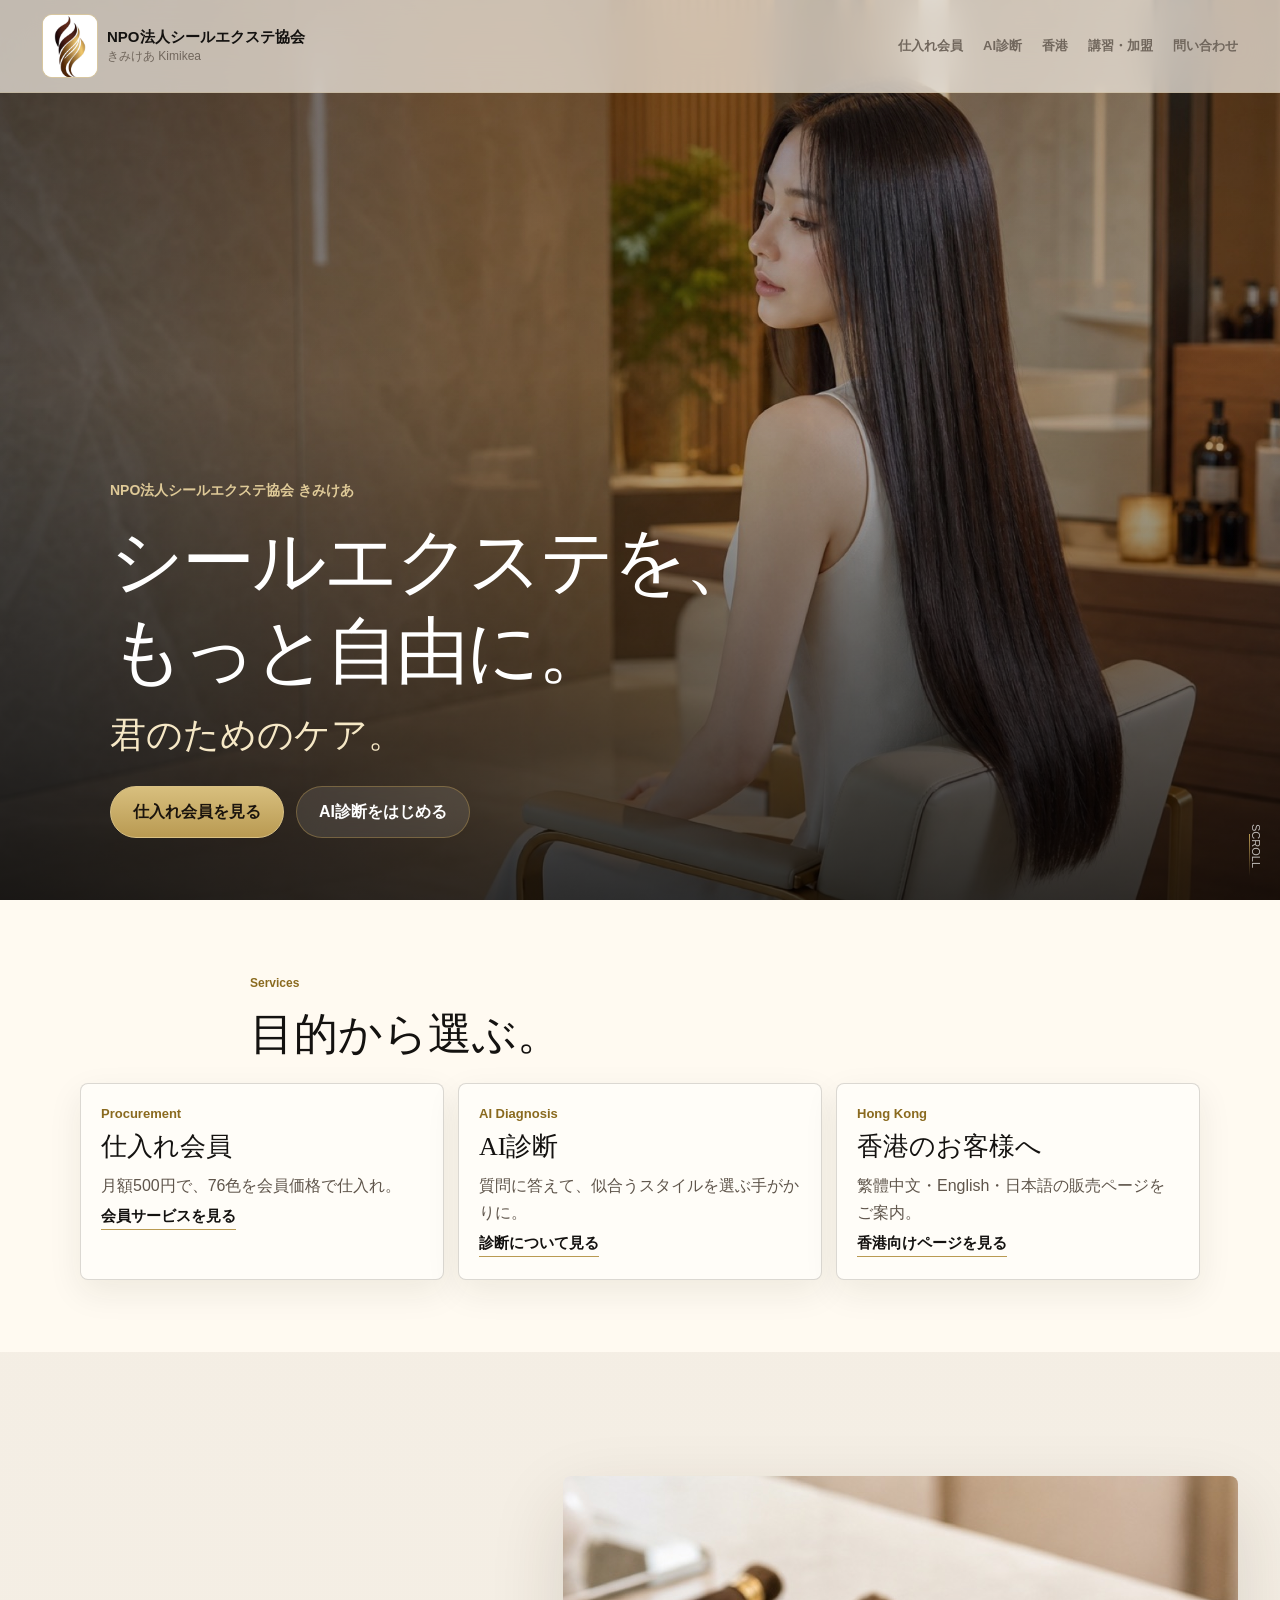
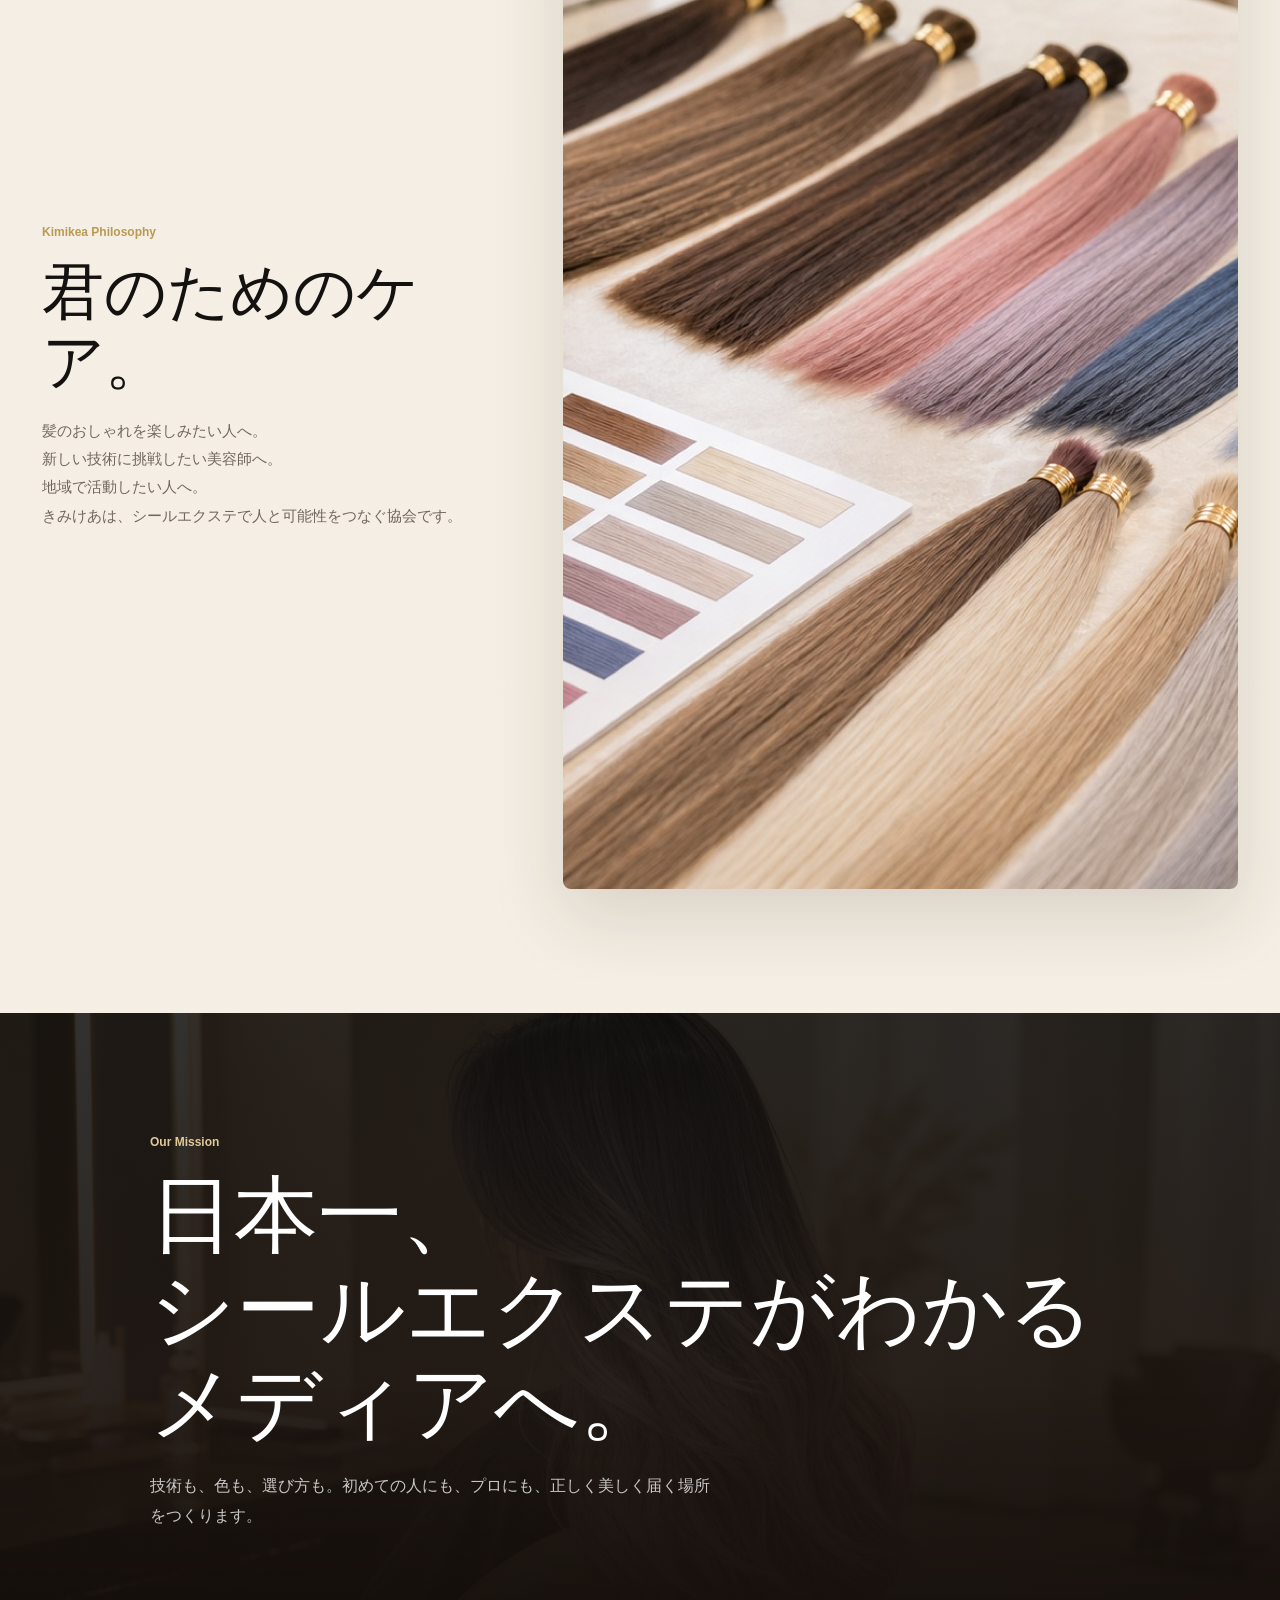
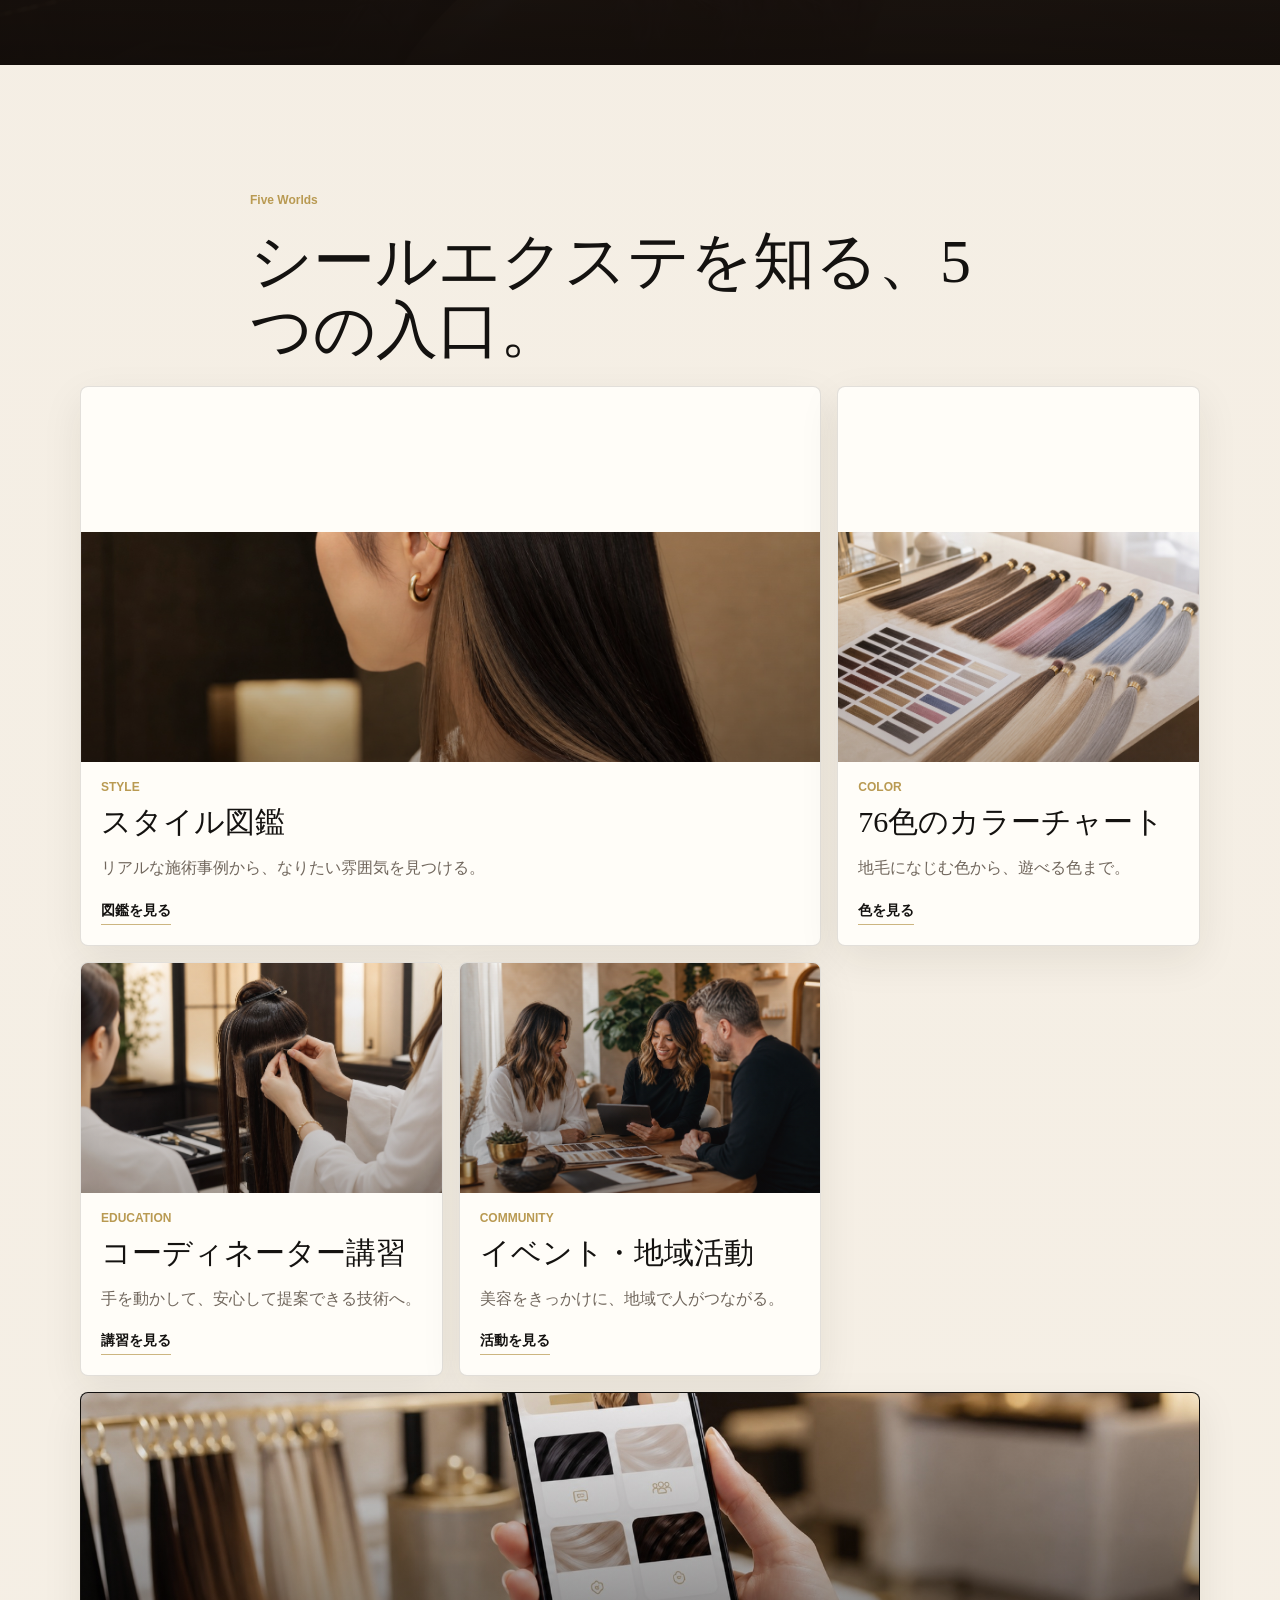
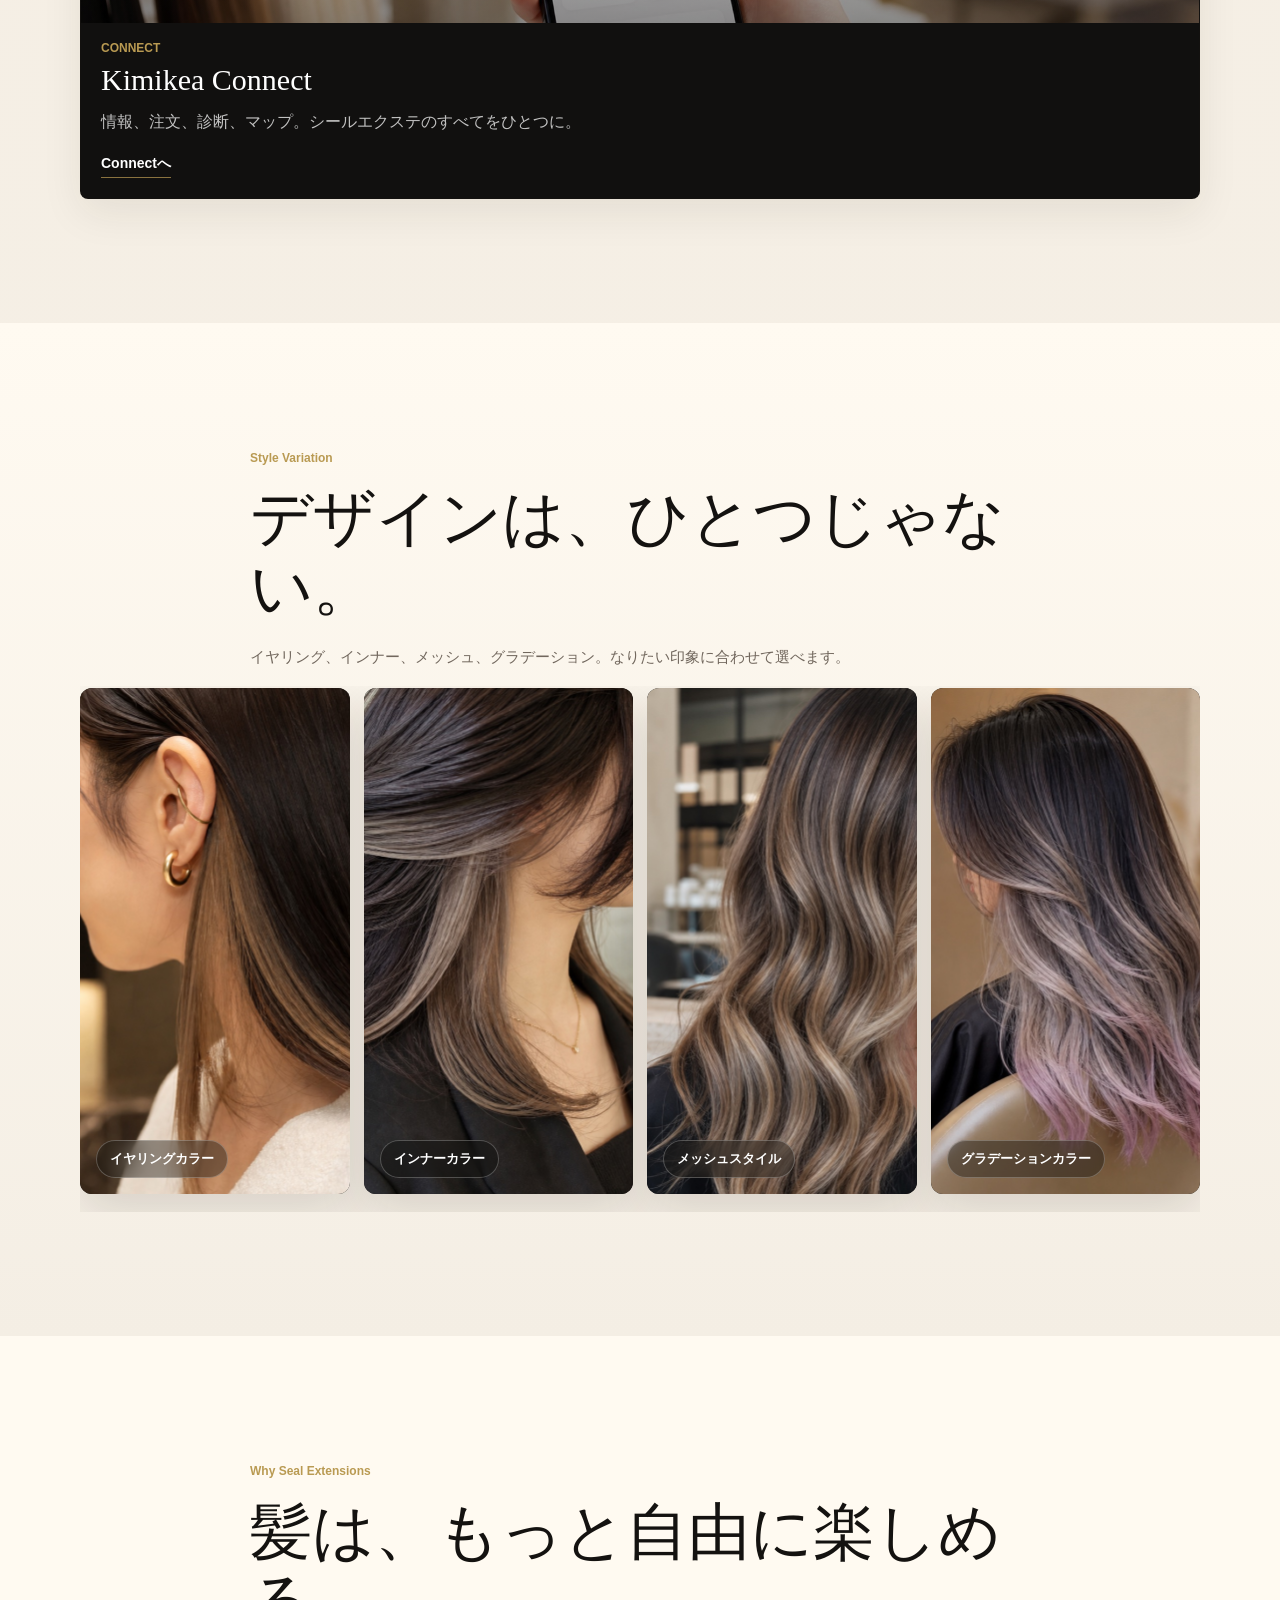
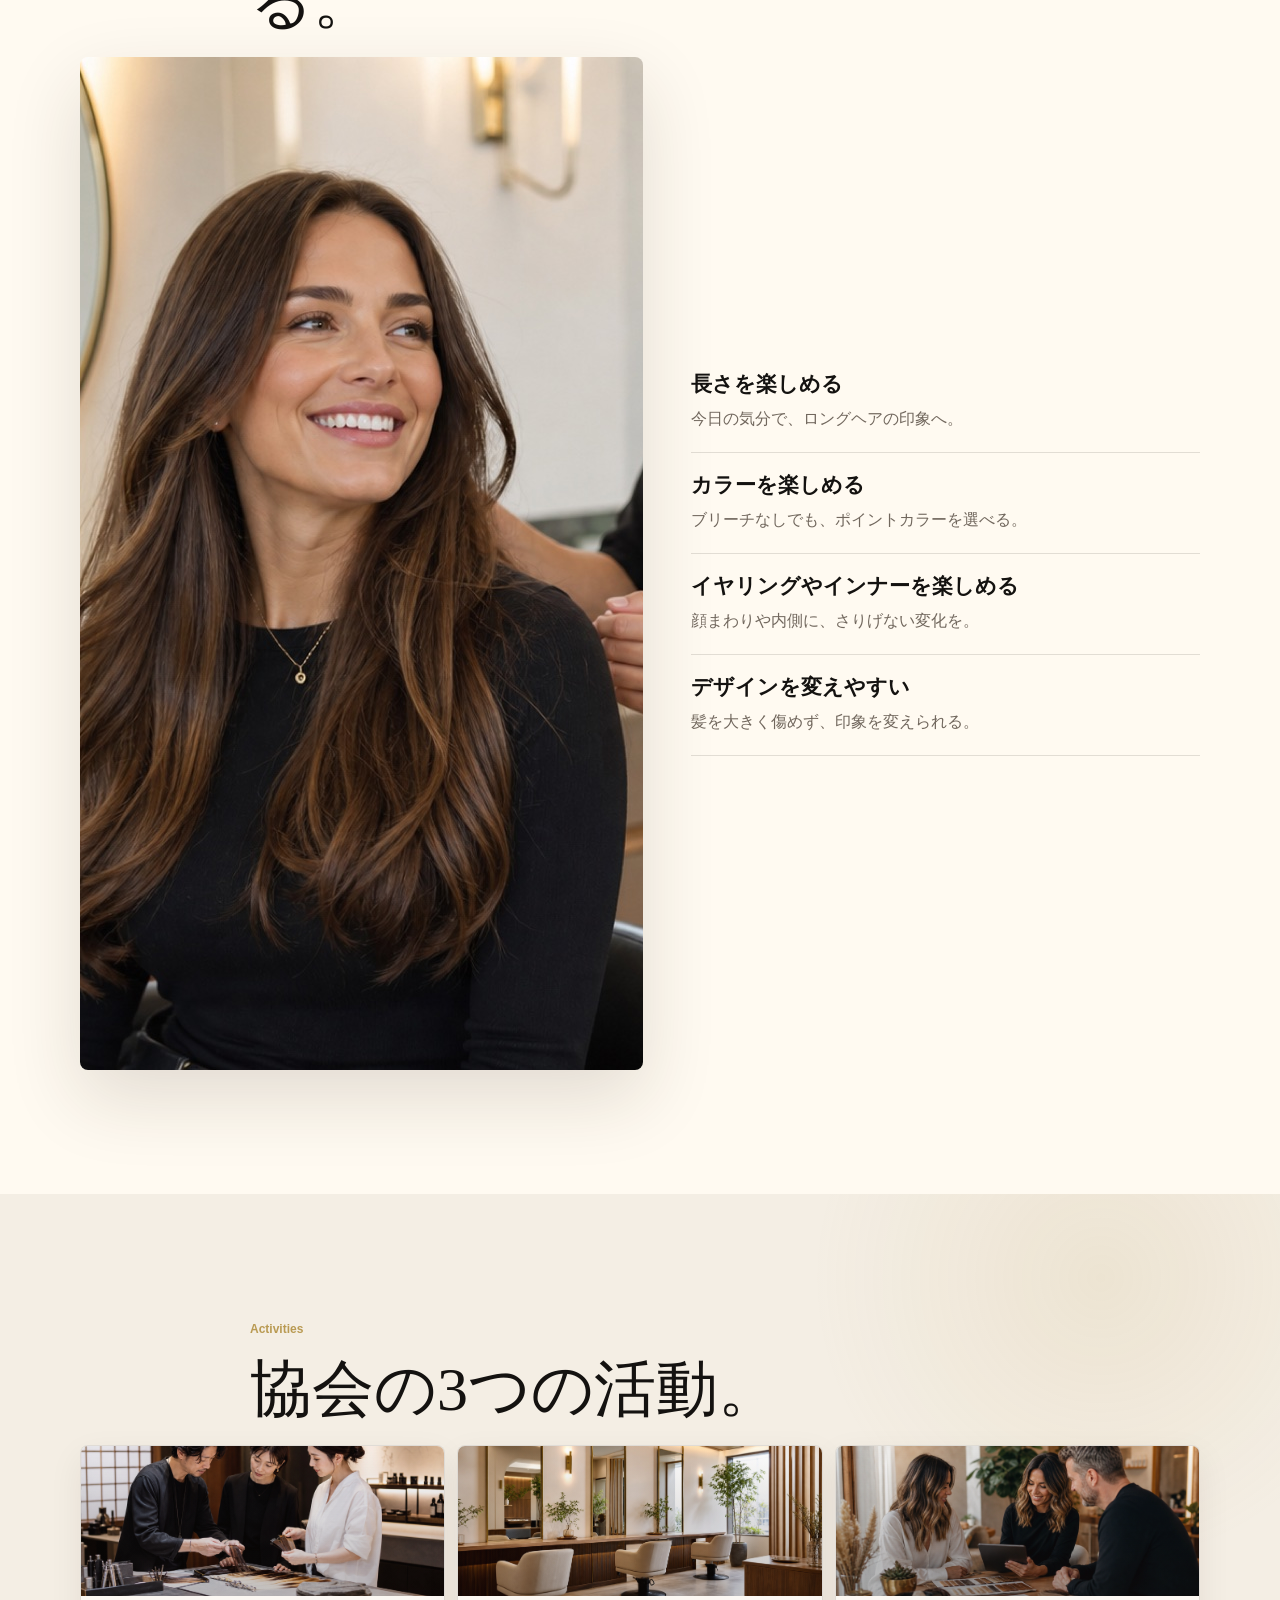
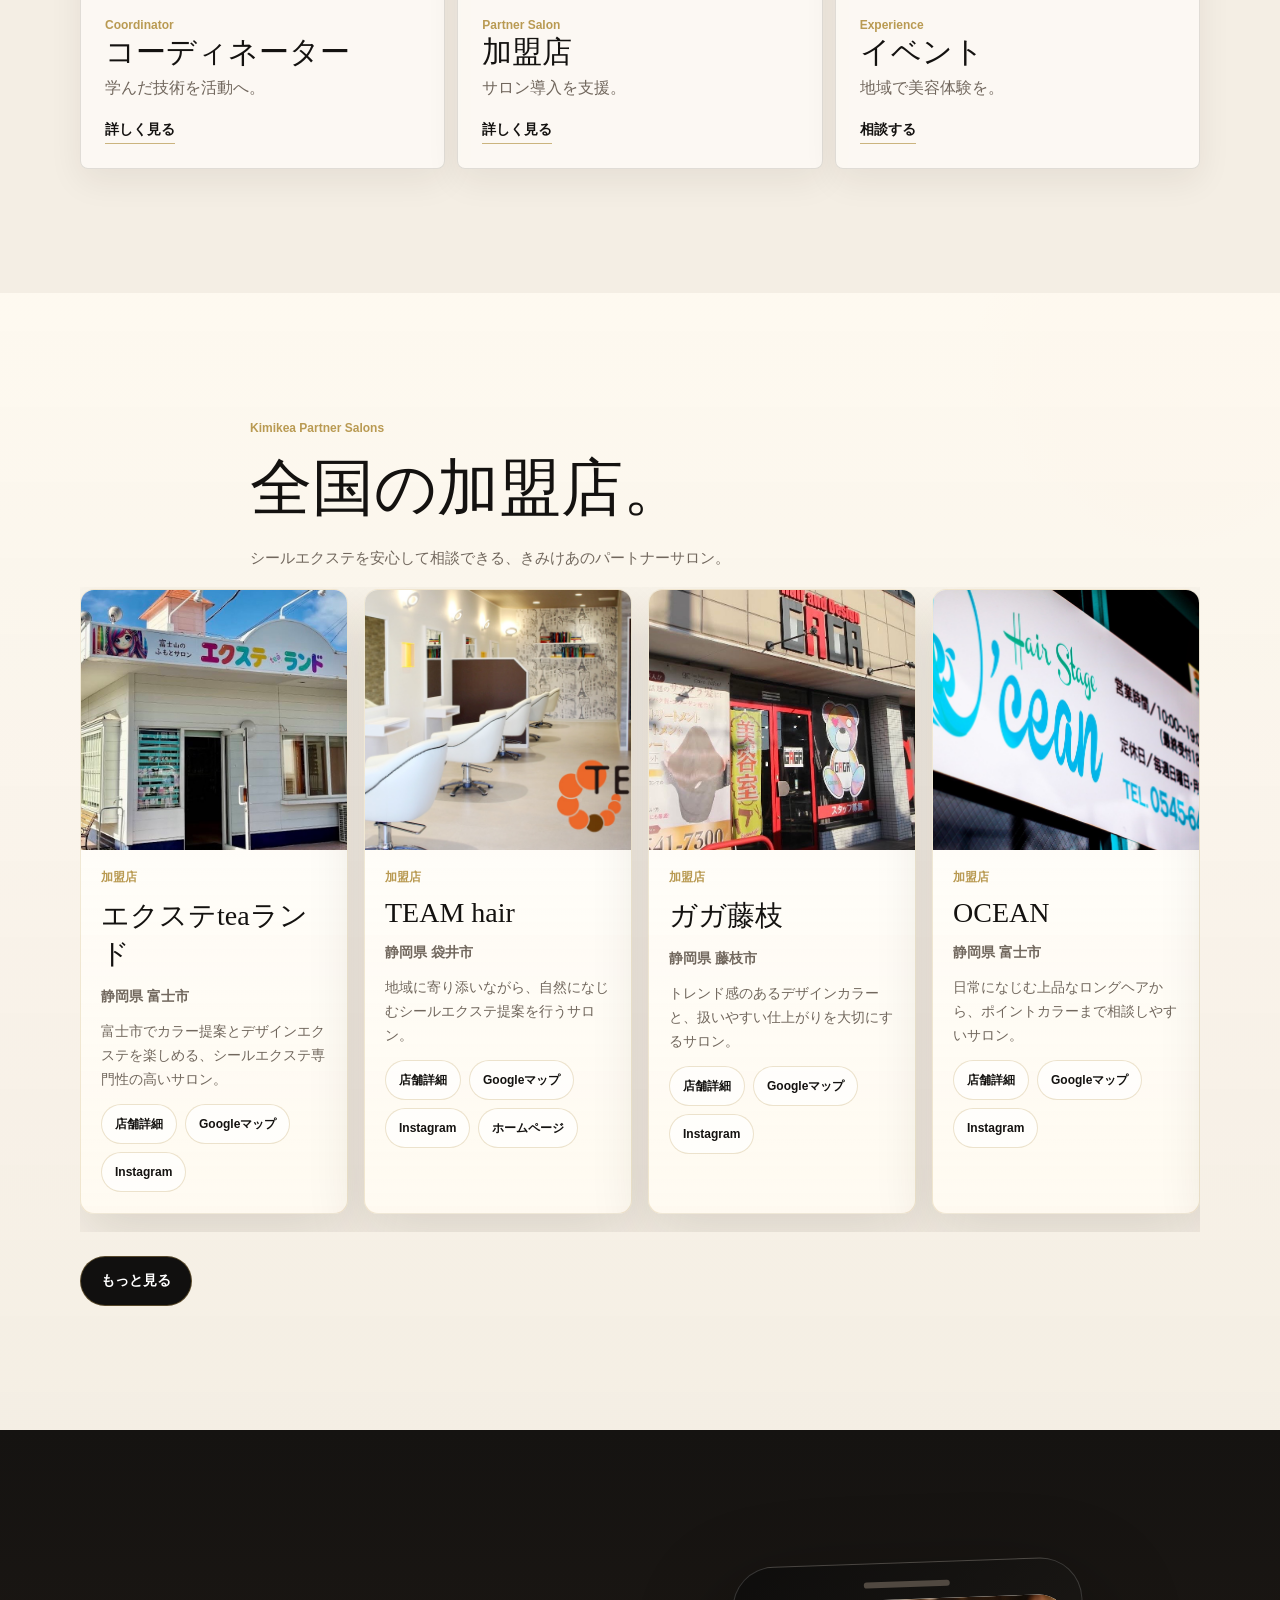
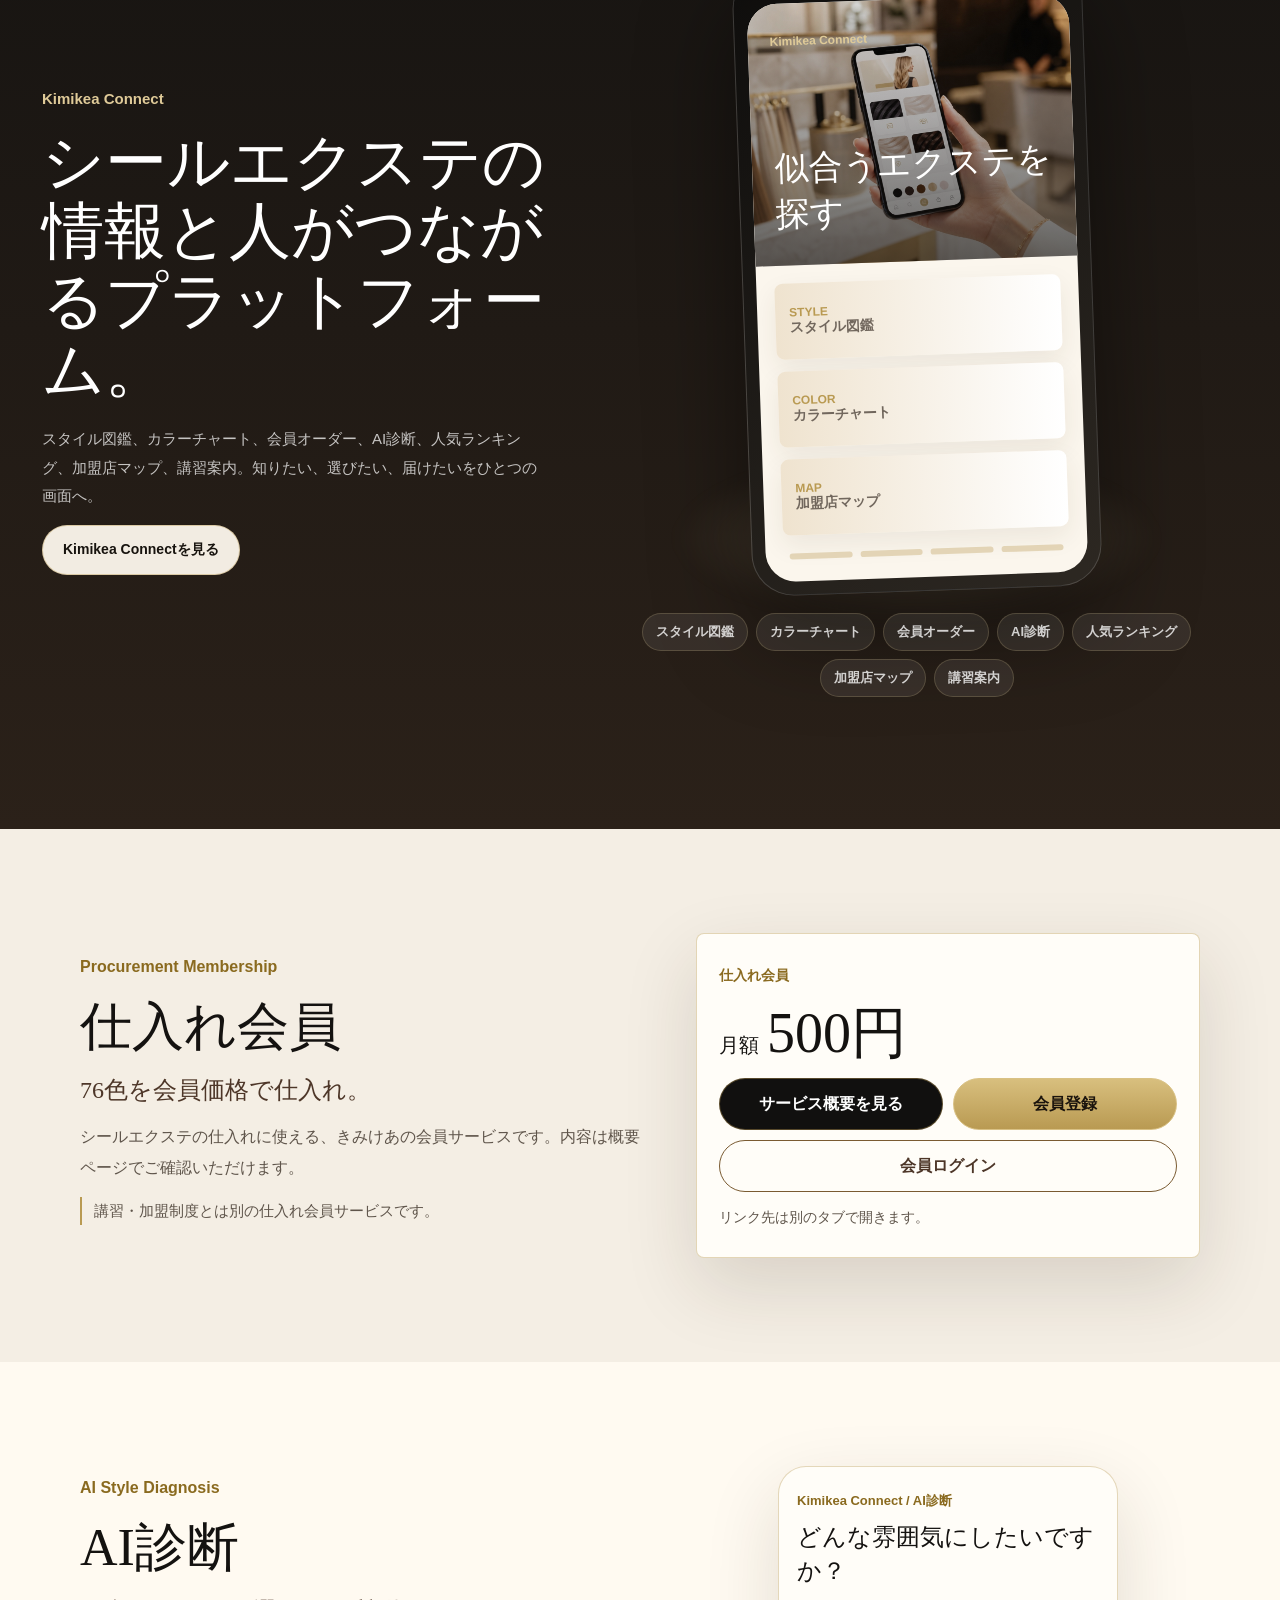
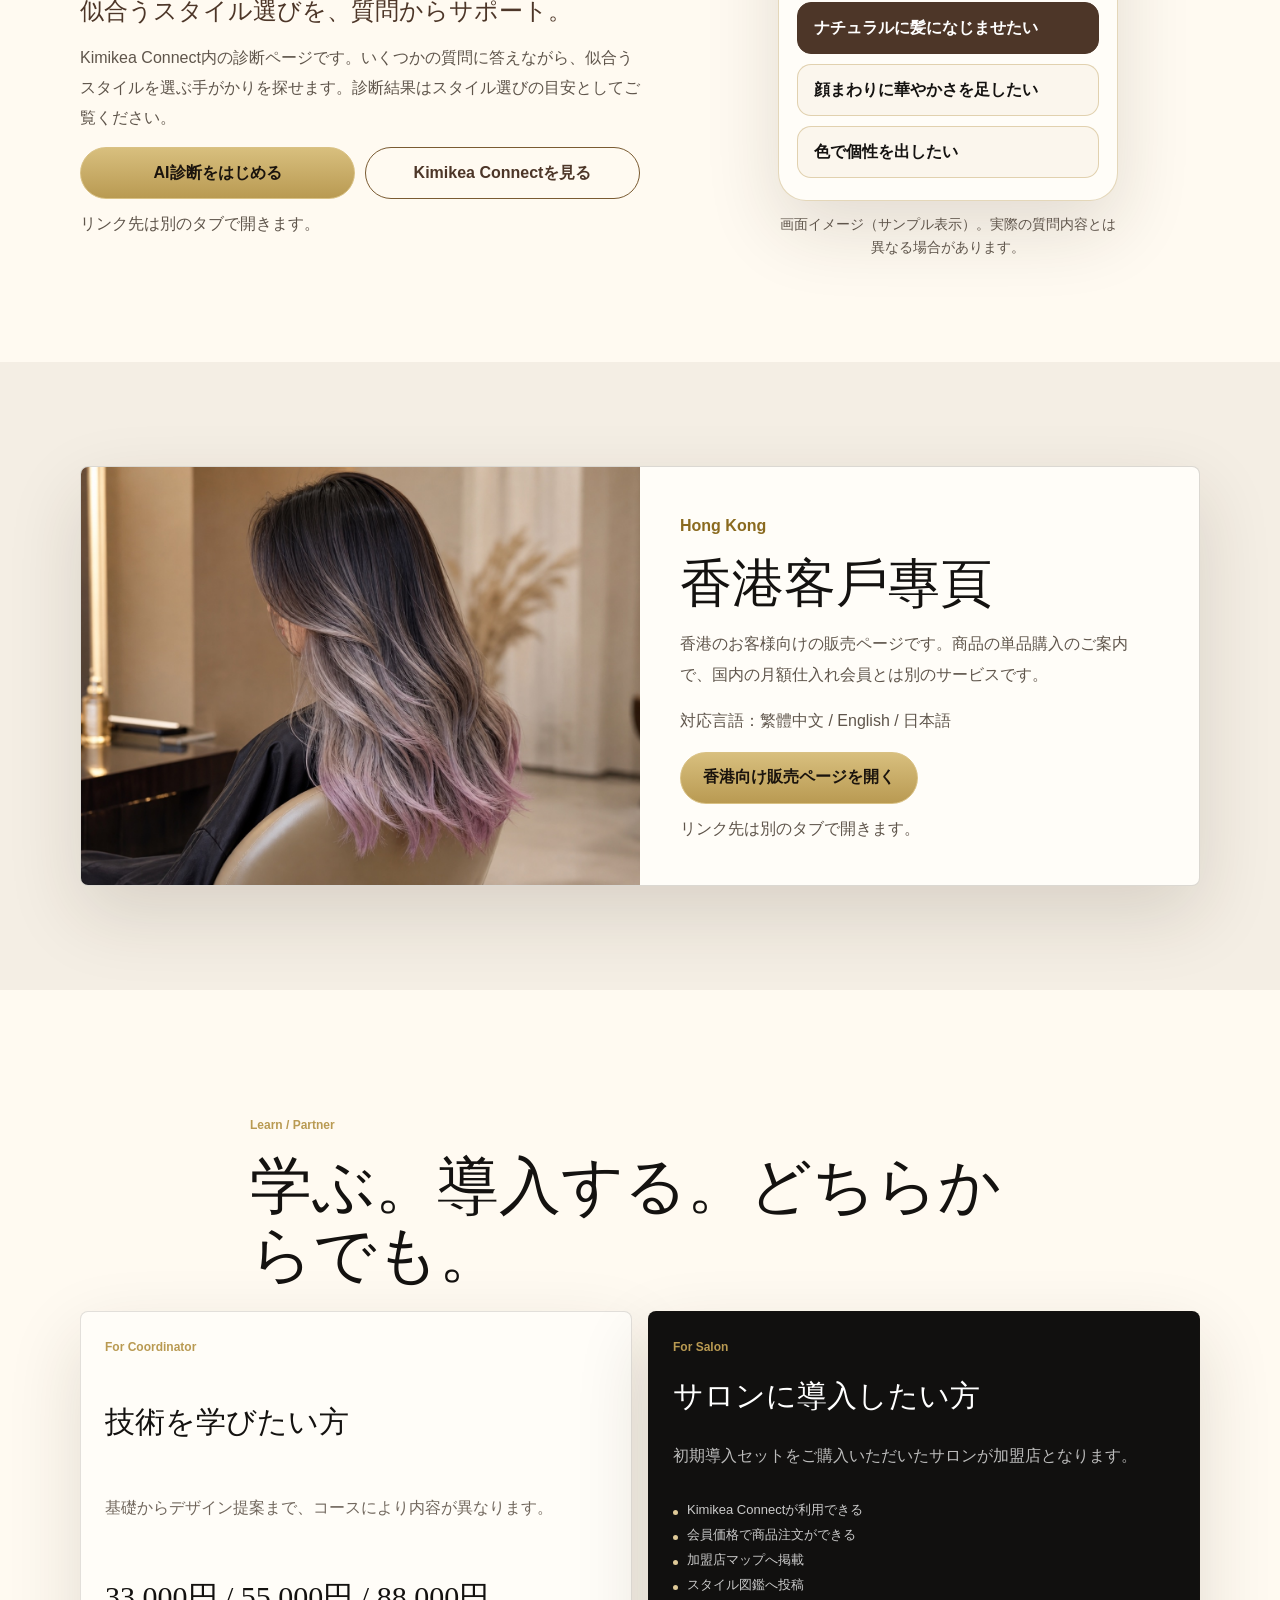
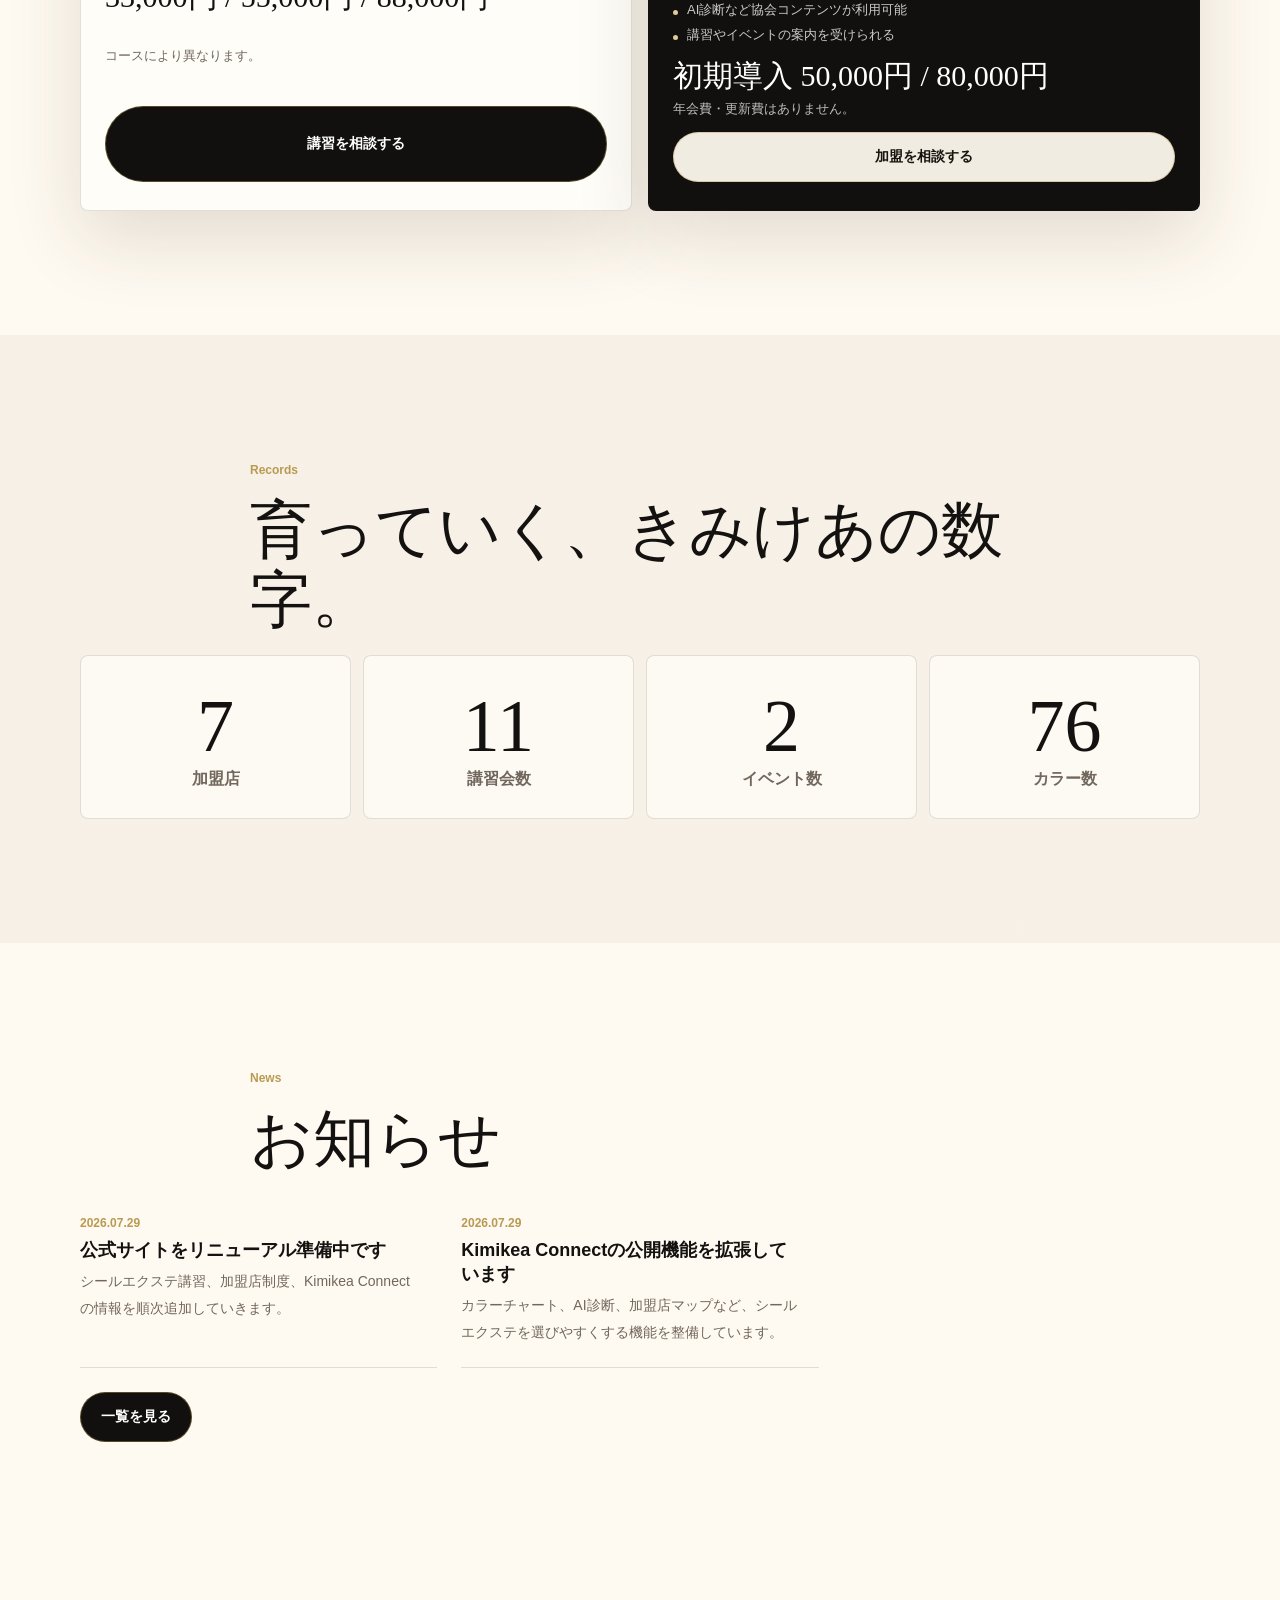
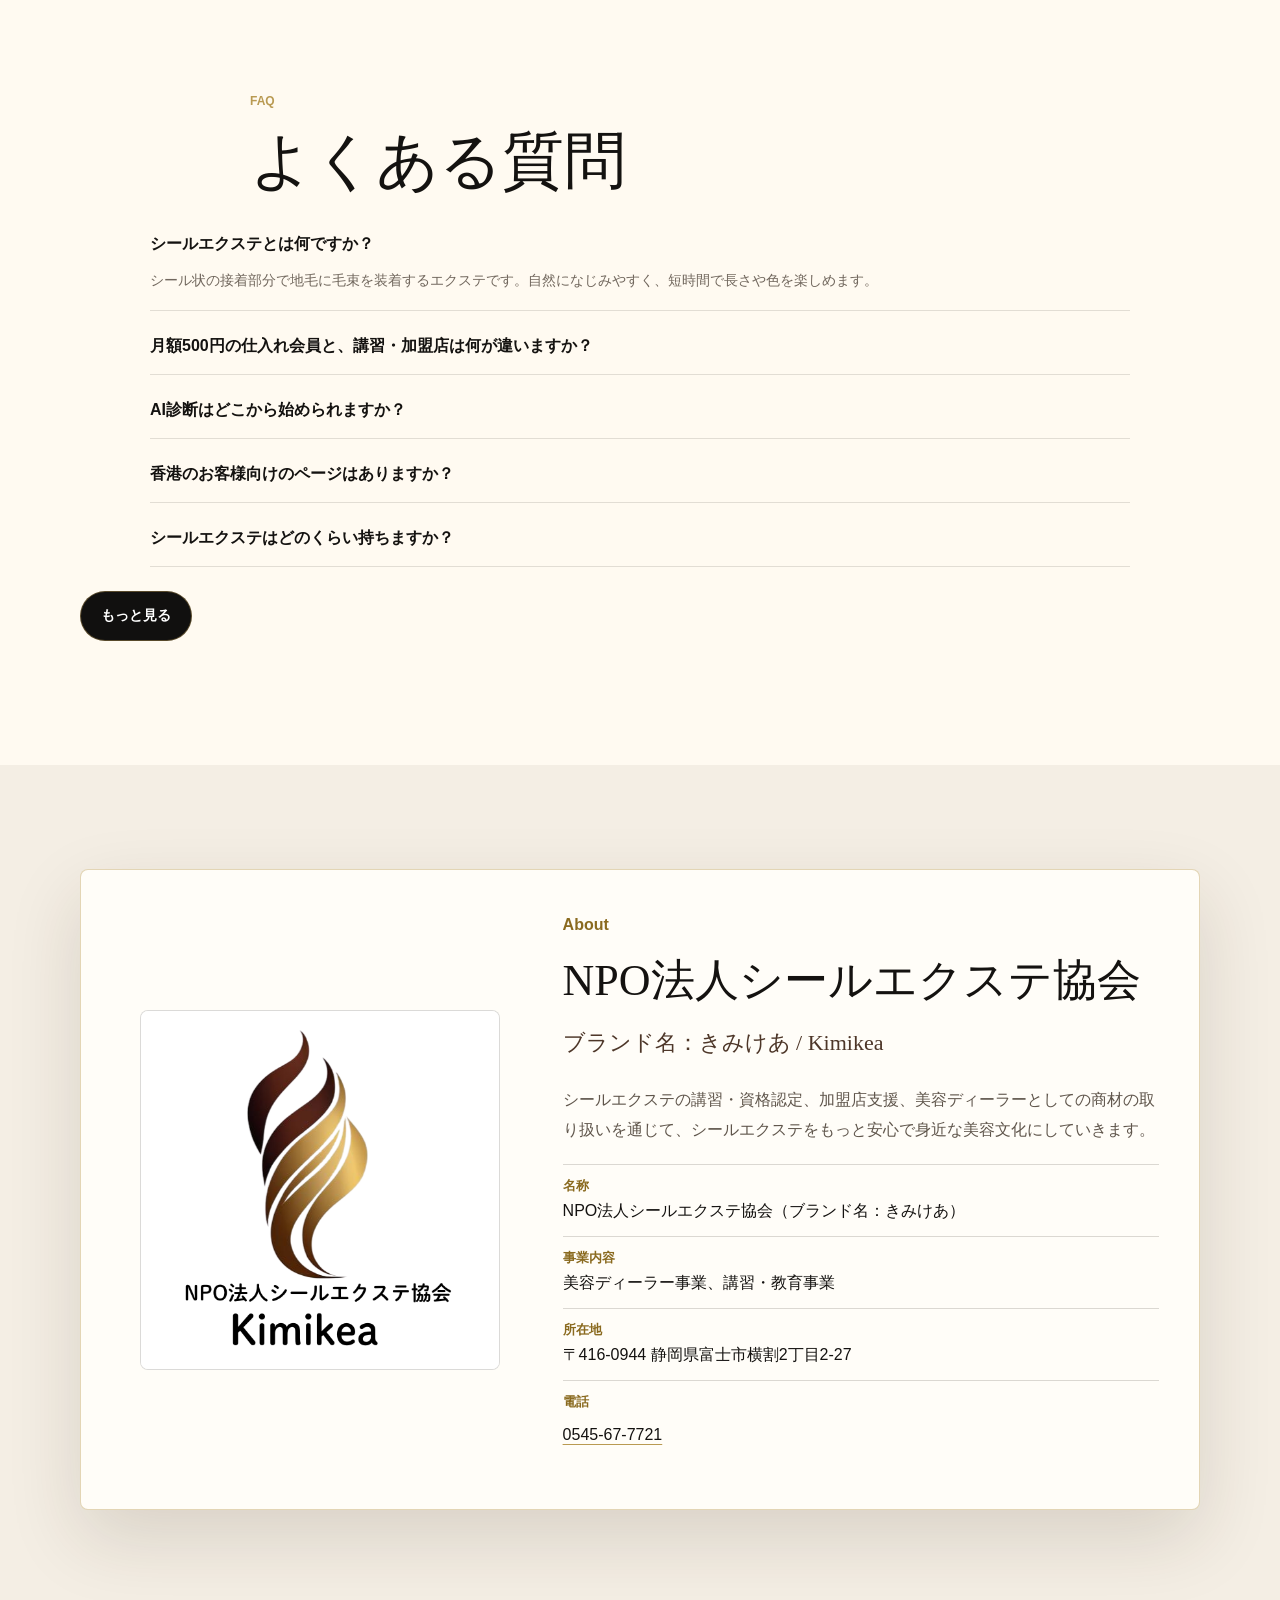
==== docs/review-20261126.html @ b31fe2f6 "Add review-only Kimikea association homepage preview" ====
<!DOCTYPE html>
<html lang="ja">
<head>
  <meta charset="UTF-8">
  <meta name="viewport" content="width=device-width, initial-scale=1, viewport-fit=cover">
  <meta name="theme-color" content="#f6f1e8">
  <meta name="color-scheme" content="light dark">
  <meta name="format-detection" content="telephone=no">
  <title>NPO法人シールエクステ協会きみけあ | 日本一シールエクステがわかる公式サイト</title>
  <meta name="robots" content="noindex,nofollow">
  <meta name="description" content="NPO法人シールエクステ協会きみけあ公式サイト。シールエクステ講習、資格認定、加盟店支援、Kimikea Connect、カラーチャート、AI診断を通じて、シールエクステをもっと自由で安心できる美容文化にします。">
  <meta name="keywords" content="シールエクステ,シールエクステ講習,シールエクステ協会,シールエクステ資格,シールエクステ加盟店,シールエクステ導入,シールエクステカラー,エクステ講習,エクステ導入,エクステ資格">
  <link rel="canonical" href="https://boss-team1129.github.io/kimikea-official-site/">
  <link rel="manifest" href="./manifest.webmanifest">
  <link rel="apple-touch-icon" sizes="180x180" href="./apple-touch-icon.png">
  <link rel="icon" type="image/png" sizes="192x192" href="./icon-192.png">
  <link rel="icon" type="image/png" sizes="512x512" href="./icon-512.png">
  <meta property="og:type" content="website">
  <meta property="og:locale" content="ja_JP">
  <meta property="og:site_name" content="NPO法人シールエクステ協会きみけあ">
  <meta property="og:title" content="シールエクステを、もっと自由に。">
  <meta property="og:description" content="日本一シールエクステがわかるメディアを目指す、NPO法人シールエクステ協会きみけあ公式サイト。">
  <meta property="og:url" content="https://boss-team1129.github.io/kimikea-official-site/">
  <meta property="og:image" content="https://boss-team1129.github.io/kimikea-official-site/assets/hero-main.jpg">
  <meta name="twitter:card" content="summary_large_image">
  <link rel="preload" as="image" href="./assets/hero-main.jpg" fetchpriority="high">
  <link rel="stylesheet" href="./style-review-20261126.css?v=20261126-association-hub-1">
  <script type="application/ld+json">
  {
    "@context": "https://schema.org",
    "@type": "NGO",
    "name": "NPO法人シールエクステ協会きみけあ",
    "alternateName": "Kimikea",
    "url": "https://boss-team1129.github.io/kimikea-official-site/",
    "description": "シールエクステ講習、資格認定、加盟店支援、イベント、Kimikea Connectを行うNPO法人。",
    "areaServed": "JP",
    "knowsAbout": ["シールエクステ", "シールエクステ講習", "エクステ資格", "エクステ導入", "加盟店支援"],
    "sameAs": ["https://boss-team1129.github.io/Kimikea-Connect/"]
  }
  </script>
  <script type="application/ld+json">
  {
    "@context": "https://schema.org",
    "@type": "FAQPage",
    "mainEntity": [
      {"@type":"Question","name":"シールエクステとは何ですか？","acceptedAnswer":{"@type":"Answer","text":"シール状の接着部分で地毛に毛束を装着するエクステです。自然になじみやすく、色や長さを短時間で楽しめます。"}},
      {"@type":"Question","name":"シールエクステ講習は未経験でも受けられますか？","acceptedAnswer":{"@type":"Answer","text":"はい。きみけあでは未経験者にもわかりやすい基礎講習から、実践型のコースまで用意しています。"}},
      {"@type":"Question","name":"加盟店になると何ができますか？","acceptedAnswer":{"@type":"Answer","text":"Kimikea Connect、会員価格の商品注文、加盟店マップ掲載、スタイル図鑑投稿、AI診断などの協会コンテンツ、講習やイベント案内を活用できます。"}},
      {"@type":"Question","name":"Kimikea Connectとは何ですか？","acceptedAnswer":{"@type":"Answer","text":"スタイル図鑑、カラーチャート、AI診断、会員注文、人気ランキング、加盟店マップ、講習案内をまとめた協会専用アプリです。"}}
    ]
  }
  </script>
  <script src="./site.js?v=20260729-real-shop-images-1" defer></script>
</head>
<body>
  <a class="skip-link" href="#main">本文へ移動</a>
  <header class="site-header">
    <a class="brand" href="#top" aria-label="きみけあ公式サイトトップへ">
      <span class='brand-emblem' aria-hidden='true'><img src='./assets/association-logo.png' alt='' width='240' height='135'></span>
      <span class='brand-text'><strong>NPO法人シールエクステ協会</strong><small>きみけあ Kimikea</small></span>
    </a>
    <button class="menu-toggle" type="button" aria-controls="siteNav" aria-expanded="false">Menu</button>
    <nav id="siteNav" class="site-nav" aria-label="主要メニュー">
      <a href='#membership'>仕入れ会員</a>
      <a href='#ai-diagnosis'>AI診断</a>
      <a href='#hong-kong'>香港</a>
      <a href="#learn-partner">講習・加盟</a>
      <a href="#contact">問い合わせ</a>
    </nav>
  </header>

  <main id="main">
    <section id="top" class="hero">
      <div class="hero-media">
        <img src="./assets/hero-main.jpg" alt="高級感のある美容室で、艶のあるロングヘアをまとった女性" width="1800" height="1013" fetchpriority="high">
      </div>
      <div class="hero-copy reveal">
        <p class='eyebrow'>NPO法人シールエクステ協会 きみけあ</p>
        <h1>シールエクステを、<br>もっと自由に。</h1>
        <p class='hero-lead'>君のためのケア。</p>
        <div class='hero-actions'>
          <a class='button button-gold' href='#membership'>仕入れ会員を見る</a>
          <a class='button button-ghost' href='#ai-diagnosis'>AI診断をはじめる</a>
        </div>
      </div>
      <a class="scroll-cue" href="#brand-message" aria-label="次のセクションへ">SCROLL</a>
    </section>

    <section id='services' class='section hub-section' aria-labelledby='hub-title'>
      <div class='section-head'><p class='section-kicker'>Services</p><h2 id='hub-title'>目的から選ぶ。</h2></div>
      <div class='hub-grid'>
        <a class='hub-card' href='#membership'><span>Procurement</span><h3>仕入れ会員</h3><p>月額500円で、76色を会員価格で仕入れ。</p><b>会員サービスを見る</b></a>
        <a class='hub-card' href='#ai-diagnosis'><span>AI Diagnosis</span><h3>AI診断</h3><p>質問に答えて、似合うスタイルを選ぶ手がかりに。</p><b>診断について見る</b></a>
        <a class='hub-card' href='#hong-kong'><span>Hong Kong</span><h3>香港のお客様へ</h3><p>繁體中文・English・日本語の販売ページをご案内。</p><b>香港向けページを見る</b></a>
      </div>
    </section>

    <section id="brand-message" class="brand-message">
      <div class="message-copy reveal">
        <p class="section-kicker">Kimikea Philosophy</p>
        <h2>君のためのケア。</h2>
        <p>髪のおしゃれを楽しみたい人へ。<br>新しい技術に挑戦したい美容師へ。<br>地域で活動したい人へ。<br>きみけあは、シールエクステで人と可能性をつなぐ協会です。</p>
      </div>
      <figure class="message-photo reveal">
        <img src="./assets/color-chart.jpg" alt="サロンのテーブルに並ぶシールエクステの毛束とカラーチャート" width="1800" height="1013" loading="lazy">
      </figure>
    </section>

    <section class="brand-declaration">
      <div class="declaration-inner reveal">
        <p class="section-kicker">Our Mission</p>
        <h2>日本一、<br>シールエクステがわかるメディアへ。</h2>
        <p>技術も、色も、選び方も。初めての人にも、プロにも、正しく美しく届く場所をつくります。</p>
      </div>
    </section>

    <section id="world" class="section world-section">
      <div class="section-head reveal">
        <p class="section-kicker">Five Worlds</p>
        <h2>シールエクステを知る、5つの入口。</h2>
      </div>
      <div class="world-grid">
        <article class="world-card world-card-large reveal">
          <div class="world-image style-image" role="img" aria-label="ロングヘアのスタイルイメージ"></div>
          <div>
            <span>STYLE</span>
            <h3>スタイル図鑑</h3>
            <p>リアルな施術事例から、なりたい雰囲気を見つける。</p>
            <a href="https://boss-team1129.github.io/Kimikea-Connect/index.html?view=stylebook" target="_blank" rel="noopener">図鑑を見る</a>
          </div>
        </article>
        <article class="world-card reveal">
          <div class="world-image color-image" role="img" aria-label="シールエクステのカラーチャート"></div>
          <div>
            <span>COLOR</span>
            <h3>76色のカラーチャート</h3>
            <p>地毛になじむ色から、遊べる色まで。</p>
            <a href="https://boss-team1129.github.io/Kimikea-Connect/index.html?view=color-chart" target="_blank" rel="noopener">色を見る</a>
          </div>
        </article>
        <article class="world-card reveal">
          <div class="world-image education-image" role="img" aria-label="講師がシールエクステの装着技術を教える講習風景"></div>
          <div>
            <span>EDUCATION</span>
            <h3>コーディネーター講習</h3>
            <p>手を動かして、安心して提案できる技術へ。</p>
            <a href="#learn-partner">講習を見る</a>
          </div>
        </article>
        <article class="world-card reveal">
          <div class="world-image community-image" role="img" aria-label="美容を楽しむ人たちが集うコミュニティイベント"></div>
          <div>
            <span>COMMUNITY</span>
            <h3>イベント・地域活動</h3>
            <p>美容をきっかけに、地域で人がつながる。</p>
            <a href="#activities">活動を見る</a>
          </div>
        </article>
        <article class="world-card world-card-wide reveal">
          <div class="world-image connect-image" role="img" aria-label="スマートフォンでKimikea Connectを操作する様子"></div>
          <div>
            <span>CONNECT</span>
            <h3>Kimikea Connect</h3>
            <p>情報、注文、診断、マップ。シールエクステのすべてをひとつに。</p>
            <a href="https://boss-team1129.github.io/Kimikea-Connect/" target="_blank" rel="noopener">Connectへ</a>
          </div>
        </article>
      </div>
    </section>

    <section class="section style-variation-section">
      <div class="section-head reveal">
        <p class="section-kicker">Style Variation</p>
        <h2>デザインは、ひとつじゃない。</h2>
        <p class="lead">イヤリング、インナー、メッシュ、グラデーション。なりたい印象に合わせて選べます。</p>
      </div>
      <div class="style-strip reveal" aria-label="シールエクステのスタイルバリエーション">
        <article><img src="./assets/style-earring-color.jpg" alt="イヤリングカラーのシールエクステスタイル" width="900" height="506" loading="lazy"><span>イヤリングカラー</span></article>
        <article><img src="./assets/style-inner-color.jpg" alt="インナーカラーのシールエクステスタイル" width="900" height="506" loading="lazy"><span>インナーカラー</span></article>
        <article><img src="./assets/style-mesh.jpg" alt="メッシュスタイルのシールエクステ" width="900" height="506" loading="lazy"><span>メッシュスタイル</span></article>
        <article><img src="./assets/style-gradation.jpg" alt="グラデーションカラーのシールエクステ" width="900" height="506" loading="lazy"><span>グラデーションカラー</span></article>
      </div>
    </section>

    <section id="charm" class="section charm-section">
      <div class="section-head reveal">
        <p class="section-kicker">Why Seal Extensions</p>
        <h2>髪は、もっと自由に楽しめる。</h2>
      </div>
      <div class="charm-layout">
        <figure class="charm-photo reveal">
          <img src="./assets/happy-customer.jpg" alt="シールエクステの仕上がりを喜ぶお客様と美容師" width="1800" height="1013" loading="lazy">
        </figure>
        <div class="charm-list reveal">
          <article><strong>長さを楽しめる</strong><p>今日の気分で、ロングヘアの印象へ。</p></article>
          <article><strong>カラーを楽しめる</strong><p>ブリーチなしでも、ポイントカラーを選べる。</p></article>
          <article><strong>イヤリングやインナーを楽しめる</strong><p>顔まわりや内側に、さりげない変化を。</p></article>
          <article><strong>デザインを変えやすい</strong><p>髪を大きく傷めず、印象を変えられる。</p></article>
        </div>
      </div>
    </section>

    <section id="activities" class="section activities-section">
      <div class="section-head reveal">
        <p class="section-kicker">Activities</p>
        <h2>協会の3つの活動。</h2>
      </div>
      <div class="activity-row">
        <article class="reveal"><span>Coordinator</span><strong>コーディネーター</strong><p>学んだ技術を活動へ。</p><a href="#learn-partner">詳しく見る</a></article>
        <article class="reveal"><span>Partner Salon</span><strong>加盟店</strong><p>サロン導入を支援。</p><a href="#learn-partner">詳しく見る</a></article>
        <article class="reveal"><span>Experience</span><strong>イベント</strong><p>地域で美容体験を。</p><a href="#contact">相談する</a></article>
      </div>
    </section>

    <section id="partner-salons" class="section partner-section">
      <div class="section-head reveal">
        <p class="section-kicker">Kimikea Partner Salons</p>
        <h2>全国の加盟店。</h2>
        <p class="lead">シールエクステを安心して相談できる、きみけあのパートナーサロン。</p>
      </div>
      <div id="shopCarousel" class="shop-carousel reveal" aria-live="polite">
        <article class="shop-card shop-card-fallback">
          <div class="shop-card-body">
            <span>Loading</span>
            <h3>加盟店情報を読み込み中です</h3>
            <p>Kimikea Partner Salons</p>
          </div>
        </article>
      </div>
      <div class="section-action reveal">
        <a class="button button-dark" href="./shops.html">もっと見る</a>
      </div>
    </section>

    <section id="connect" class="connect-section">
      <div class="connect-copy reveal">
        <p class="section-kicker">Kimikea Connect</p>
        <h2>シールエクステの情報と人がつながるプラットフォーム。</h2>
        <p>スタイル図鑑、カラーチャート、会員オーダー、AI診断、人気ランキング、加盟店マップ、講習案内。知りたい、選びたい、届けたいをひとつの画面へ。</p>
        <a class="button button-light" href="https://boss-team1129.github.io/Kimikea-Connect/" target="_blank" rel="noopener">Kimikea Connectを見る</a>
      </div>
      <div class="device-stage reveal" aria-label="Kimikea Connect画面イメージ">
        <div class="device-shadow" aria-hidden="true"></div>
        <div class="phone-mockup">
          <div class="phone-notch"></div>
          <div class="app-screen">
            <div class="app-hero">
              <span>Kimikea Connect</span>
              <strong>似合うエクステを探す</strong>
            </div>
            <div class="app-cards">
              <i><b>STYLE</b><small>スタイル図鑑</small></i>
              <i><b>COLOR</b><small>カラーチャート</small></i>
              <i><b>MAP</b><small>加盟店マップ</small></i>
            </div>
            <div class="app-nav"><span></span><span></span><span></span><span></span></div>
          </div>
        </div>
        <ul class="feature-list">
          <li>スタイル図鑑</li>
          <li>カラーチャート</li>
          <li>会員オーダー</li>
          <li>AI診断</li>
          <li>人気ランキング</li>
          <li>加盟店マップ</li>
          <li>講習案内</li>
        </ul>
      </div>
    </section>

    <section id='membership' class='section service-section membership-section' aria-labelledby='membership-title'>
      <div class='service-grid'>
        <div class='service-copy'>
          <p class='section-kicker'>Procurement Membership</p>
          <h2 id='membership-title'>仕入れ会員</h2>
          <p class='service-lead'>76色を会員価格で仕入れ。</p>
          <p>シールエクステの仕入れに使える、きみけあの会員サービスです。内容は概要ページでご確認いただけます。</p>
          <p class='service-note'>講習・加盟制度とは別の仕入れ会員サービスです。</p>
        </div>
        <div class='price-card'>
          <p class='price-label'>仕入れ会員</p>
          <p class='price'><span>月額</span><strong>500円</strong></p>
          <div class='button-row'>
            <a class='button button-dark' href='https://kimikea.team-hair.jp/' target='_blank' rel='noopener noreferrer'>サービス概要を見る<span class='visually-hidden'>（新しいタブで開きます）</span></a>
            <a class='button button-gold' href='https://kimikea.team-hair.jp/register' target='_blank' rel='noopener noreferrer'>会員登録<span class='visually-hidden'>（新しいタブで開きます）</span></a>
            <a class='button button-outline' href='https://kimikea.team-hair.jp/login' target='_blank' rel='noopener noreferrer'>会員ログイン<span class='visually-hidden'>（新しいタブで開きます）</span></a>
          </div>
          <p class='ext-note'>リンク先は別のタブで開きます。</p>
        </div>
      </div>
    </section>

    <section id='ai-diagnosis' class='section service-section ai-section' aria-labelledby='ai-title'>
      <div class='service-grid'>
        <div class='service-copy'>
          <p class='section-kicker'>AI Style Diagnosis</p>
          <h2 id='ai-title'>AI診断</h2>
          <p class='service-lead'>似合うスタイル選びを、質問からサポート。</p>
          <p>Kimikea Connect内の診断ページです。いくつかの質問に答えながら、似合うスタイルを選ぶ手がかりを探せます。診断結果はスタイル選びの目安としてご覧ください。</p>
          <div class='button-row'>
            <a class='button button-gold' href='https://boss-team1129.github.io/Kimikea-Connect/ai-diagnosis/' target='_blank' rel='noopener noreferrer'>AI診断をはじめる<span class='visually-hidden'>（新しいタブで開きます）</span></a>
            <a class='button button-outline' href='https://boss-team1129.github.io/Kimikea-Connect/' target='_blank' rel='noopener noreferrer'>Kimikea Connectを見る<span class='visually-hidden'>（新しいタブで開きます）</span></a>
          </div>
          <p class='ext-note'>リンク先は別のタブで開きます。</p>
        </div>
        <figure class='ai-visual'>
          <div class='ai-screen' role='img' aria-label='AI診断の画面イメージ（サンプル）。質問の例と3つの選択肢が並んでいます。'>
            <p class='ai-screen-head'>Kimikea Connect / AI診断</p>
            <p class='ai-question'>どんな雰囲気にしたいですか？</p>
            <ul class='ai-options'>
              <li>ナチュラルに髪になじませたい</li>
              <li>顔まわりに華やかさを足したい</li>
              <li>色で個性を出したい</li>
            </ul>
          </div>
          <figcaption>画面イメージ（サンプル表示）。実際の質問内容とは異なる場合があります。</figcaption>
        </figure>
      </div>
    </section>

    <section id='hong-kong' class='section service-section hk-section' aria-labelledby='hk-title'>
      <div class='hk-card'>
        <img src='./assets/style-gradation.jpg' alt='グラデーションカラーのシールエクステ' width='900' height='506' loading='lazy'>
        <div class='hk-body'>
          <p class='section-kicker'>Hong Kong</p>
          <h2 id='hk-title' lang='zh-Hant'>香港客戶專頁</h2>
          <p>香港のお客様向けの販売ページです。商品の単品購入のご案内で、国内の月額仕入れ会員とは別のサービスです。</p>
          <p class='hk-langs'>対応言語：<span lang='zh-Hant'>繁體中文</span> / English / 日本語</p>
          <a class='button button-gold' href='https://kimikea.team-hair.jp/hk/index.html' target='_blank' rel='noopener noreferrer'>香港向け販売ページを開く<span class='visually-hidden'>（新しいタブで開きます）</span></a>
          <p class='ext-note'>リンク先は別のタブで開きます。</p>
        </div>
      </div>
    </section>

    <section id="learn-partner" class="section choice-section">
      <div class="section-head reveal">
        <p class="section-kicker">Learn / Partner</p>
        <h2>学ぶ。導入する。どちらからでも。</h2>
      </div>
      <div class="choice-grid">
        <article class="choice-card reveal">
          <span>For Coordinator</span>
          <h3>技術を学びたい方</h3>
          <p>基礎からデザイン提案まで、コースにより内容が異なります。</p>
          <strong>33,000円 / 55,000円 / 88,000円</strong>
          <small>コースにより異なります。</small>
          <a class="button button-dark" href="#contact">講習を相談する</a>
        </article>
        <article class="choice-card dark reveal">
          <span>For Salon</span>
          <h3>サロンに導入したい方</h3>
          <p>初期導入セットをご購入いただいたサロンが加盟店となります。</p>
          <ul class="choice-points">
            <li>Kimikea Connectが利用できる</li>
            <li>会員価格で商品注文ができる</li>
            <li>加盟店マップへ掲載</li>
            <li>スタイル図鑑へ投稿</li>
            <li>AI診断など協会コンテンツが利用可能</li>
            <li>講習やイベントの案内を受けられる</li>
          </ul>
          <strong>初期導入 50,000円 / 80,000円</strong>
          <small>年会費・更新費はありません。</small>
          <a class="button button-light" href="#contact">加盟を相談する</a>
        </article>
      </div>
    </section>

    <section id="records" class="section stats-section">
      <div class="section-head reveal">
        <p class="section-kicker">Records</p>
        <h2>育っていく、きみけあの数字。</h2>
      </div>
      <div id="statsGrid" class="stats-grid reveal" aria-live="polite">
        <article><strong data-stat="shops">0</strong><span>加盟店</span></article>
        <article><strong data-stat="trainings">0</strong><span>講習会数</span></article>
        <article><strong data-stat="events">0</strong><span>イベント数</span></article>
        <article><strong data-stat="colors">0</strong><span>カラー数</span></article>
      </div>
    </section>

    <section id="news" class="section news-section">
      <div class="section-head reveal">
        <p class="section-kicker">News</p>
        <h2>お知らせ</h2>
      </div>
      <div id="noticeList" class="notice-list reveal">
        <article><time>2026.07</time><strong>公式サイトを準備中です</strong><p>シールエクステがもっとわかるメディアとして、情報を順次追加します。</p></article>
      </div>
      <div class="section-action reveal">
        <a class="button button-dark" href="#news">一覧を見る</a>
      </div>
    </section>

    <section id="faq" class="section faq-section">
      <div class="section-head reveal">
        <p class="section-kicker">FAQ</p>
        <h2>よくある質問</h2>
      </div>
      <div id="faqList" class="faq-list reveal" data-collapsed="true">
        <details open><summary>シールエクステとは何ですか？</summary><p>シール状の接着部分で地毛に毛束を装着するエクステです。自然になじみやすく、短時間で長さや色を楽しめます。</p></details>
        <details><summary>月額500円の仕入れ会員と、講習・加盟店は何が違いますか？</summary><p>仕入れ会員は月額500円で、76色を会員価格で仕入れられる会員サービスです。講習（33,000円 / 55,000円 / 88,000円）や加盟店（初期導入50,000円 / 80,000円）の制度とは別のサービスで、費用もそれぞれ別です。</p></details>
        <details><summary>AI診断はどこから始められますか？</summary><p>Kimikea ConnectのAI診断ページから始められます。スタイルを選ぶ手がかりとしてご利用ください。<a class='text-link' href='https://boss-team1129.github.io/Kimikea-Connect/ai-diagnosis/' target='_blank' rel='noopener noreferrer'>AI診断を開く（新しいタブ）</a></p></details>
        <details><summary>香港のお客様向けのページはありますか？</summary><p>はい。繁體中文・English・日本語に対応した香港向け販売ページがあります。商品の単品購入のご案内で、国内の月額仕入れ会員とは別です。<a class='text-link' href='https://kimikea.team-hair.jp/hk/index.html' target='_blank' rel='noopener noreferrer'>香港向けページを開く（新しいタブ）</a></p></details>
        <details><summary>シールエクステはどのくらい持ちますか？</summary><p>髪質、生活習慣、ホームケアにより異なります。正しい装着とケアを行うことが大切です。</p></details>
        <details><summary>シールエクステ講習は未経験でも受講できますか？</summary><p>はい。基礎から学べるコースを用意しています。</p></details>
        <details><summary>美容師免許がなくても学べますか？</summary><p>講習の受講は可能です。実際の活動範囲は地域や提供形態に合わせて確認してください。</p></details>
        <details><summary>講習料金はいくらですか？</summary><p>33,000円、55,000円、88,000円の3コースです。</p></details>
        <details><summary>講習では何を学びますか？</summary><p>基礎知識、装着、オフ、デザイン、カウンセリング、提案方法をコースに応じて学びます。</p></details>
        <details><summary>認定証は発行されますか？</summary><p>修了後、協会認定のエクステコーディネーター資格認定を行います。</p></details>
        <details><summary>加盟店になるメリットは何ですか？</summary><p>Kimikea Connectの利用、会員価格の商品注文、加盟店マップ掲載、スタイル図鑑投稿、AI診断などの協会コンテンツ、講習やイベント案内を活用できます。</p></details>
        <details><summary>加盟店の年会費はいくらですか？</summary><p>年会費・更新費はありません。初期導入セットをご購入いただいたサロンが加盟店となります。</p></details>
        <details><summary>加盟店登録条件は何ですか？</summary><p>初期導入50,000円コース、または初期導入80,000円コースのどちらかをご購入いただくことが条件です。</p></details>
        <details><summary>シールエクステ導入は小規模サロンでもできますか？</summary><p>可能です。少人数でも導入しやすいよう、注文や提案をKimikea Connectで支援します。</p></details>
        <details><summary>加盟店マップには掲載されますか？</summary><p>公開条件を満たした加盟店は、Kimikea Connectの加盟店マップへ掲載できます。</p></details>
        <details><summary>カラーチャートは見られますか？</summary><p>Kimikea Connectでカラーチャートを確認できます。</p></details>
        <details><summary>AI診断とは何ですか？</summary><p>Kimikea Connect内で、質問に答えながら似合うスタイルを選ぶ手がかりを探せる機能です。結果はスタイル選びの目安としてご利用ください。</p></details>
        <details><summary>イベントでは何をしますか？</summary><p>商業施設、学校、地域イベントなどで、エクステ体験や美容を楽しむ機会を提供します。</p></details>
        <details><summary>イベント出店は相談できますか？</summary><p>はい。内容、人数、場所に応じて相談できます。</p></details>
        <details><summary>エクステ資格は仕事につながりますか？</summary><p>提携サロン、イベント、個人活動など、学んだ技術を活かす選択肢を広げることを目指しています。</p></details>
        <details><summary>Kimikea Connectは誰が使えますか？</summary><p>公開機能は誰でも閲覧できます。注文やマイページなど一部機能は加盟店ログインが必要です。</p></details>
        <details><summary>問い合わせ方法は？</summary><p>LINE、メールからお問い合わせください。</p></details>
        <details><summary>今後ブログや活動報告は増えますか？</summary><p>はい。シールエクステの知識、講習情報、活動報告を順次追加できる構成にしています。</p></details>
      </div>
      <div class="section-action reveal">
        <button id="faqMoreButton" class="button button-dark" type="button" aria-controls="faqList" aria-expanded="false">もっと見る</button>
      </div>
    </section>

    <section id='association' class='section service-section association-section' aria-labelledby='association-title'>
      <div class='association-card'>
        <figure class='association-logo'><img src='./assets/association-logo.png' alt='NPO法人シールエクステ協会 きみけあ のロゴ' width='1440' height='810' loading='lazy'></figure>
        <div class='association-body'>
          <p class='section-kicker'>About</p>
          <h2 id='association-title'>NPO法人シールエクステ協会</h2>
          <p class='association-brand'>ブランド名：きみけあ / Kimikea</p>
          <p>シールエクステの講習・資格認定、加盟店支援、美容ディーラーとしての商材の取り扱いを通じて、シールエクステをもっと安心で身近な美容文化にしていきます。</p>
          <dl class='association-info'>
            <div><dt>名称</dt><dd>NPO法人シールエクステ協会（ブランド名：きみけあ）</dd></div>
            <div><dt>事業内容</dt><dd>美容ディーラー事業、講習・教育事業</dd></div>
            <div><dt>所在地</dt><dd>〒416-0944 静岡県富士市横割2丁目2-27</dd></div>
            <div><dt>電話</dt><dd><a href='tel:0545677721'>0545-67-7721</a></dd></div>
          </dl>
        </div>
      </div>
    </section>

    <section id="contact" class="contact-section">
      <div class="contact-inner reveal">
        <p class="section-kicker">Contact</p>
        <h2>シールエクステの相談を、ここから。</h2>
        <p>加盟、講習、イベント、Kimikea Connectについて、お気軽にご相談ください。</p>
        <div class="contact-actions">
          <a class="button button-light" href="https://lin.ee/xQWH6DI" target="_blank" rel="noopener">LINEで相談する</a>
          <!-- Instagram URL is not published yet. Add a button here after the official URL is confirmed. -->
          <a class="button button-ghost" href="mailto:takeshinomise@yahoo.co.jp">メールで問い合わせる</a>
        </div>
      </div>
    </section>
  </main>

  <footer class="site-footer">
    <a class='footer-brand' href='#top' aria-label='NPO法人シールエクステ協会 きみけあ トップへ'><span class='brand-emblem' aria-hidden='true'><img src='./assets/association-logo.png' alt='' width='240' height='135' loading='lazy'></span><strong class='footer-name'>NPO法人シールエクステ協会</strong></a>
    <p class='footer-brandline'>きみけあ / Kimikea</p>
    <p class='footer-address'>〒416-0944 静岡県富士市横割2丁目2-27<br>TEL 0545-67-7721</p>
    <nav class='footer-links' aria-label='フッターメニュー'><a href='#membership'>仕入れ会員</a><a href='#ai-diagnosis'>AI診断</a><a href='#hong-kong'>香港</a><a href='#association'>協会概要</a><a href='./shops.html'>加盟店</a><a href='#contact'>お問い合わせ</a></nav>
    <p>シールエクステをもっと安心。もっと身近に。</p>
  </footer>
</body>
</html>
---- docs/style-review-20261126.css ----
:root {
  color-scheme: light dark;
  --bg: #f4eee4;
  --paper: #fffdf8;
  --ivory: #fbf6ed;
  --ink: #141210;
  --muted: #71675d;
  --gold: #b99a52;
  --gold-soft: #dfca98;
  --brown: #4d3628;
  --deep-brown: #211711;
  --black: #11100f;
  --line: rgba(32, 25, 18, 0.13);
  --shadow: 0 28px 74px rgba(49, 35, 21, 0.14);
  --deep-shadow: 0 34px 96px rgba(0, 0, 0, 0.34);
  --radius: 8px;
  --font-serif: "Times New Roman", "Yu Mincho", "Hiragino Mincho ProN", serif;
  --font-sans: -apple-system, BlinkMacSystemFont, "Noto Sans JP", "Helvetica Neue", sans-serif;
}

* { box-sizing: border-box; }

html {
  scroll-behavior: smooth;
  background: var(--bg);
}

body {
  min-width: 320px;
  margin: 0;
  overflow-x: hidden;
  background:
    radial-gradient(circle at 8% 0, rgba(255,255,255,.88), transparent 22rem),
    linear-gradient(180deg, #fffaf2, var(--bg) 34rem, #f8f1e7);
  color: var(--ink);
  font-family: var(--font-sans);
  letter-spacing: 0;
  -webkit-font-smoothing: antialiased;
  text-rendering: optimizeLegibility;
}

body.is-menu-open {
  overflow: hidden;
}

img {
  display: block;
  max-width: 100%;
}

section {
  scroll-margin-top: 104px;
}

a {
  color: inherit;
  text-decoration: none;
}

p, h1, h2, h3 {
  margin-top: 0;
}

p {
  line-height: 1.88;
}

.skip-link {
  position: fixed;
  left: 12px;
  top: 12px;
  z-index: 100;
  padding: 10px 14px;
  background: var(--black);
  color: #fff;
  transform: translateY(-150%);
}

.skip-link:focus { transform: translateY(0); }

.site-header {
  position: fixed;
  inset: 0 0 auto;
  z-index: 50;
  display: flex;
  align-items: center;
  justify-content: space-between;
  padding: max(14px, env(safe-area-inset-top)) 18px 14px;
  background: rgba(244, 238, 228, .72);
  border-bottom: 1px solid rgba(185,154,82,.16);
  backdrop-filter: blur(18px);
  -webkit-backdrop-filter: blur(18px);
}

.is-menu-open .site-header {
  background: rgba(17,16,15,.98);
  border-bottom-color: rgba(255,255,255,.1);
}

.brand {
  display: inline-flex;
  align-items: center;
  gap: 10px;
  position: relative;
  z-index: 70;
}

.brand-mark {
  display: grid;
  width: 38px;
  height: 38px;
  place-items: center;
  border: 1px solid rgba(185,154,82,.58);
  border-radius: 50%;
  background: rgba(255,255,255,.34);
  color: var(--gold);
  font-family: var(--font-serif);
  font-size: 21px;
}

.brand strong {
  display: block;
  font-size: 14px;
}

.brand small {
  display: block;
  color: var(--muted);
  font-size: 10px;
  letter-spacing: 0;
}

.menu-toggle {
  position: relative;
  z-index: 70;
  min-height: 42px;
  padding: 0 15px;
  border: 1px solid rgba(185,154,82,.36);
  border-radius: 999px;
  background: rgba(255,255,255,.46);
  color: var(--ink);
  font: inherit;
  font-size: 12px;
  font-weight: 800;
}

.site-nav {
  position: fixed;
  top: 0;
  left: 0;
  width: 100vw;
  height: 100dvh;
  display: grid;
  align-content: start;
  gap: 18px;
  z-index: 60;
  padding: 132px 28px 40px;
  background: #11100f;
  color: #fff;
  opacity: 0;
  pointer-events: none;
  transform: translateY(-8px);
  transition: opacity .28s ease, transform .28s ease;
}

.site-nav.is-open {
  opacity: 1;
  pointer-events: auto;
  transform: translateY(0);
}

.site-nav a {
  font-family: var(--font-serif);
  font-size: 30px;
  line-height: 1.22;
}

.is-menu-open .brand,
.is-menu-open .brand small,
.is-menu-open .menu-toggle {
  color: #fff;
}

.is-menu-open .brand-mark {
  background: rgba(255,255,255,.08);
}

.hero {
  position: relative;
  min-height: 100svh;
  display: grid;
  align-items: end;
  overflow: hidden;
  padding: 120px 18px 70px;
  background: var(--black);
  color: #fff;
  isolation: isolate;
}

.hero-media {
  position: absolute;
  inset: 0;
  z-index: -2;
}

.hero-media::after {
  content: "";
  position: absolute;
  inset: 0;
  background:
    linear-gradient(180deg, rgba(0,0,0,.18), rgba(0,0,0,.08) 42%, rgba(0,0,0,.72)),
    linear-gradient(90deg, rgba(0,0,0,.5), rgba(0,0,0,.1) 60%, rgba(0,0,0,.22));
}

.hero-media img {
  width: 100%;
  height: 100%;
  object-fit: cover;
  object-position: 64% center;
  animation: heroBreath 18s ease-in-out infinite alternate;
}

.hero-copy {
  position: relative;
  width: min(100%, 1060px);
  margin: 0 auto;
}

.eyebrow,
.section-kicker {
  margin: 0 0 15px;
  color: var(--gold);
  font-size: 12px;
  font-weight: 800;
  letter-spacing: 0;
}

.hero .eyebrow,
.brand-declaration .section-kicker,
.connect-copy .section-kicker,
.contact-inner .section-kicker {
  color: var(--gold-soft);
}

.hero h1 {
  max-width: 760px;
  margin: 0 0 14px;
  font-family: var(--font-serif);
  font-size: 52px;
  font-weight: 400;
  line-height: 1.02;
}

.hero-lead {
  margin: 0;
  color: #f6e8c6;
  font-family: var(--font-serif);
  font-size: 25px;
  line-height: 1.35;
}

.scroll-cue {
  position: absolute;
  right: 18px;
  bottom: max(24px, env(safe-area-inset-bottom));
  z-index: 2;
  color: rgba(255,255,255,.7);
  font-size: 11px;
  writing-mode: vertical-rl;
}

.scroll-cue::after {
  content: "";
  display: block;
  width: 1px;
  height: 42px;
  margin: 10px auto 0;
  background: linear-gradient(var(--gold), transparent);
  animation: scrollLine 1.8s ease-in-out infinite;
}

.brand-message {
  display: grid;
  gap: 28px;
  padding: 86px 18px 92px;
}

.message-copy,
.message-photo {
  width: min(100%, 1120px);
  margin: 0 auto;
}

.message-copy {
  max-width: 760px;
}

.message-copy h2,
.section h2,
.brand-declaration h2,
.connect-copy h2,
.contact-inner h2 {
  margin: 0 0 20px;
  font-family: var(--font-serif);
  font-size: 40px;
  font-weight: 400;
  line-height: 1.12;
}

.message-copy p:not(.section-kicker),
.section-head .lead,
.connect-copy p,
.contact-inner p {
  color: var(--muted);
  font-size: 15px;
}

.message-photo {
  overflow: hidden;
  border-radius: var(--radius);
  box-shadow: var(--shadow);
}

.message-photo img {
  width: 100%;
  aspect-ratio: 16 / 10;
  object-fit: cover;
  object-position: 36% center;
  transition: transform 1.2s ease;
}

.message-photo:hover img {
  transform: scale(1.025);
}

.brand-declaration {
  position: relative;
  overflow: hidden;
  padding: 118px 18px;
  background:
    linear-gradient(180deg, rgba(17,16,15,.86), rgba(33,23,17,.98)),
    url("./assets/style-gradation.jpg") 62% center / cover;
  color: #fff;
}

.brand-declaration::after {
  content: "";
  position: absolute;
  inset: auto 0 0;
  height: 44%;
  background: linear-gradient(180deg, transparent, rgba(0,0,0,.42));
}

.declaration-inner {
  position: relative;
  z-index: 1;
  width: min(100%, 980px);
  margin: 0 auto;
}

.brand-declaration h2 {
  font-size: 46px;
}

.brand-declaration p:not(.section-kicker) {
  max-width: 560px;
  color: rgba(255,255,255,.76);
}

.section {
  padding: 88px 18px;
}

.section > * {
  width: min(100%, 1120px);
  margin-left: auto;
  margin-right: auto;
}

.section-head {
  max-width: 780px;
}

.world-grid {
  display: grid;
  gap: 16px;
}

.world-card {
  min-height: 310px;
  display: grid;
  align-content: end;
  gap: 18px;
  overflow: hidden;
  padding: 20px;
  border: 1px solid var(--line);
  border-radius: var(--radius);
  background: var(--paper);
  box-shadow: 0 14px 42px rgba(44,32,19,.08);
  transition: transform .32s ease, box-shadow .32s ease;
}

.world-card:hover {
  transform: translateY(-5px);
  box-shadow: var(--shadow);
}

.world-image {
  min-height: 230px;
  margin: -20px -20px 0;
  background: #ded2c0 center / cover;
}

.style-image {
  background-image:
    linear-gradient(180deg, rgba(0,0,0,.05), rgba(0,0,0,.34)),
    url("./assets/style-earring-color.jpg");
  background-position: 62% center;
}

.color-image {
  background-image:
    linear-gradient(180deg, rgba(255,255,255,.08), rgba(33,23,17,.24)),
    url("./assets/color-chart.jpg");
  background-position: center;
}

.education-image {
  background-image:
    linear-gradient(180deg, rgba(255,255,255,.04), rgba(33,23,17,.28)),
    url("./assets/education-class.jpg");
  background-position: 50% center;
}

.community-image {
  background-image:
    linear-gradient(180deg, rgba(255,255,255,.03), rgba(33,23,17,.32)),
    url("./assets/community-event.jpg");
  background-position: 48% center;
}

.connect-image {
  background-image:
    linear-gradient(180deg, rgba(255,255,255,.02), rgba(0,0,0,.42)),
    url("./assets/connect-app.jpg");
  background-position: 47% center;
}

.world-card span,
.choice-card span,
.activity-row span {
  display: block;
  color: var(--gold);
  font-size: 12px;
  font-weight: 800;
}

.world-card h3,
.choice-card h3,
.activity-row strong {
  margin: 8px 0 10px;
  font-family: var(--font-serif);
  font-size: 30px;
  font-weight: 400;
}

.world-card p,
.activity-row p,
.choice-card p,
.choice-card small,
.charm-list p,
.notice-list p,
.faq-list p {
  color: var(--muted);
}

.world-card a,
.activity-row a {
  display: inline-flex;
  width: fit-content;
  margin-top: 2px;
  padding-bottom: 4px;
  border-bottom: 1px solid rgba(185,154,82,.72);
  color: var(--ink);
  font-size: 14px;
  font-weight: 800;
}

.world-card-wide {
  background: var(--black);
  color: #fff;
}

.world-card-wide p {
  color: rgba(255,255,255,.74);
}

.world-card-wide a {
  color: #fff;
}

.style-variation-section {
  overflow: hidden;
  background: linear-gradient(180deg, #fffaf1, #f4eee4);
}

.style-strip {
  display: flex;
  gap: 14px;
  width: calc(100% + 36px);
  max-width: none;
  margin-left: -18px;
  margin-right: -18px;
  overflow-x: auto;
  padding: 2px 18px 18px;
  scroll-snap-type: x mandatory;
  -webkit-overflow-scrolling: touch;
  scrollbar-width: none;
}

.style-strip::-webkit-scrollbar {
  display: none;
}

.style-strip article {
  position: relative;
  flex: 0 0 74vw;
  max-width: 410px;
  overflow: hidden;
  border-radius: 12px;
  background: var(--black);
  box-shadow: 0 18px 48px rgba(45,31,18,.14);
  scroll-snap-align: center;
}

.style-strip img {
  width: 100%;
  aspect-ratio: 4 / 5;
  object-fit: cover;
  transition: transform 1.1s ease;
}

.style-strip article:hover img {
  transform: scale(1.035);
}

.style-strip span {
  position: absolute;
  left: 16px;
  bottom: 16px;
  padding: 9px 13px;
  border: 1px solid rgba(255,255,255,.24);
  border-radius: 999px;
  background: rgba(17,16,15,.38);
  color: #fff;
  font-size: 13px;
  font-weight: 900;
  backdrop-filter: blur(14px);
  -webkit-backdrop-filter: blur(14px);
}

.charm-section {
  background: #fffaf1;
}

.charm-layout {
  display: grid;
  gap: 28px;
}

.charm-photo {
  margin: 0;
  overflow: hidden;
  border-radius: var(--radius);
  box-shadow: var(--shadow);
}

.charm-photo img {
  width: 100%;
  aspect-ratio: 4 / 5;
  object-fit: cover;
  object-position: 42% center;
}

.charm-list {
  display: grid;
  gap: 18px;
}

.charm-list article {
  padding-bottom: 18px;
  border-bottom: 1px solid var(--line);
}

.charm-list strong {
  display: block;
  font-size: 21px;
}

.charm-list p {
  margin: 6px 0 0;
}

.activities-section {
  background:
    radial-gradient(circle at 86% 12%, rgba(185,154,82,.12), transparent 18rem),
    var(--bg);
}

.partner-section {
  overflow: hidden;
  background:
    linear-gradient(180deg, rgba(255,250,241,.92), rgba(244,238,228,.98)),
    radial-gradient(circle at 92% 10%, rgba(185,154,82,.14), transparent 18rem);
}

.shop-carousel {
  display: flex;
  gap: 16px;
  width: calc(100% + 36px);
  max-width: none;
  margin-left: -18px;
  margin-right: -18px;
  overflow-x: auto;
  overscroll-behavior-x: contain;
  scroll-snap-type: x mandatory;
  scroll-padding-inline: 11vw;
  padding: 2px 11vw 18px;
  -webkit-overflow-scrolling: touch;
  scrollbar-width: none;
}

.shop-carousel::-webkit-scrollbar {
  display: none;
}

.shop-card {
  flex: 0 0 80vw;
  max-width: 460px;
  overflow: hidden;
  border: 1px solid rgba(185,154,82,.22);
  border-radius: 14px;
  background:
    linear-gradient(180deg, rgba(255,255,255,.72), rgba(255,250,240,.9)),
    rgba(255,253,248,.9);
  box-shadow: 0 22px 58px rgba(50,36,21,.14);
  scroll-snap-align: center;
  transition: transform .32s ease, box-shadow .32s ease;
}

.shop-card:hover {
  transform: translateY(-4px);
  box-shadow: var(--shadow);
}

.shop-photo {
  margin: 0;
  overflow: hidden;
  background:
    linear-gradient(135deg, rgba(255,255,255,.88), rgba(224,202,150,.24)),
    #e9ddca;
}

.shop-photo img {
  width: 100%;
  height: clamp(230px, 54vw, 320px);
  object-fit: cover;
  object-position: center;
  transition: transform 1.05s ease, filter .35s ease;
}

.shop-photo-missing {
  display: grid;
  min-height: clamp(230px, 54vw, 320px);
  place-items: center;
  padding: 28px;
  color: rgba(67,50,34,.68);
  font-size: 13px;
  font-weight: 800;
  letter-spacing: .08em;
  background:
    linear-gradient(135deg, rgba(255,255,255,.88), rgba(224,202,150,.2)),
    repeating-linear-gradient(135deg, rgba(190,154,82,.08) 0 1px, transparent 1px 12px),
    #efe7dc;
}

.shop-card:hover .shop-photo img {
  transform: scale(1.035);
  filter: saturate(1.04) contrast(1.02);
}

.shop-card-body {
  display: grid;
  gap: 11px;
  padding: 19px 20px 21px;
}

.shop-card-body span,
.shop-meta {
  color: var(--gold);
  font-size: 12px;
  font-weight: 900;
}

.shop-card h3 {
  margin: 0;
  font-family: var(--font-serif);
  font-size: 28px;
  font-weight: 400;
}

.shop-card p {
  margin: 0;
  color: var(--muted);
  font-size: 14px;
  line-height: 1.72;
}

.shop-actions {
  display: flex;
  flex-wrap: wrap;
  gap: 8px;
  margin-top: 2px;
}

.shop-actions a {
  display: inline-flex;
  min-height: 40px;
  align-items: center;
  justify-content: center;
  padding: 0 13px;
  border: 1px solid rgba(185,154,82,.28);
  border-radius: 999px;
  background: rgba(255,255,255,.66);
  color: var(--ink);
  font-size: 12px;
  font-weight: 900;
  transition: transform .25s ease, background .25s ease, border-color .25s ease;
}

.shop-actions a:hover {
  transform: translateY(-2px);
  border-color: rgba(185,154,82,.55);
  background: rgba(255,255,255,.92);
}

.shop-card-fallback {
  min-height: 280px;
  display: grid;
  align-content: center;
}

.sub-hero {
  min-height: 58svh;
  display: grid;
  align-items: end;
  padding: 130px 18px 58px;
  background:
    linear-gradient(180deg, rgba(17,16,15,.12), rgba(17,16,15,.7)),
    url("./assets/shop-ocean.jpg") center / cover;
  color: #fff;
}

.sub-hero-inner {
  width: min(100%, 980px);
  margin: 0 auto;
}

.sub-hero h1 {
  margin: 0 0 12px;
  font-family: var(--font-serif);
  font-size: 56px;
  font-weight: 400;
  line-height: 1.08;
}

.sub-hero p:not(.section-kicker) {
  max-width: 540px;
  color: rgba(255,255,255,.78);
}

.shop-list {
  display: grid;
  gap: 18px;
}

.shop-list .shop-card {
  max-width: none;
}

.activity-row {
  display: grid;
  gap: 12px;
}

.activity-row article {
  overflow: hidden;
  min-height: 210px;
  padding: 0 24px 24px;
  border: 1px solid var(--line);
  border-radius: var(--radius);
  background: rgba(255,253,248,.72);
  box-shadow: 0 12px 34px rgba(42,31,18,.07);
}

.activity-row article::before {
  content: "";
  display: block;
  height: 150px;
  margin: 0 -24px 22px;
  background: center / cover;
}

.activity-row article:nth-child(1)::before {
  background-image:
    linear-gradient(180deg, rgba(255,255,255,.02), rgba(33,23,17,.26)),
    url("./assets/stylist-community.jpg");
  background-position: 50% center;
}

.activity-row article:nth-child(2)::before {
  background-image:
    linear-gradient(180deg, rgba(255,255,255,.02), rgba(33,23,17,.26)),
    url("./assets/shop-team-hair.jpg");
  background-position: center;
}

.activity-row article:nth-child(3)::before {
  background-image:
    linear-gradient(180deg, rgba(255,255,255,.02), rgba(33,23,17,.3)),
    url("./assets/community-event.jpg");
  background-position: 45% center;
}

.connect-section {
  display: grid;
  gap: 40px;
  overflow: hidden;
  padding: 96px 18px;
  background: linear-gradient(180deg, #151311 0, #2b2119 100%);
  color: #fff;
}

.connect-copy,
.device-stage {
  width: min(100%, 1120px);
  margin: 0 auto;
}

.connect-copy {
  max-width: 760px;
}

.connect-copy p {
  color: rgba(255,255,255,.74);
}

.button {
  display: inline-flex;
  min-height: 50px;
  align-items: center;
  justify-content: center;
  padding: 0 20px;
  border: 1px solid rgba(185,154,82,.42);
  border-radius: 999px;
  font-size: 14px;
  font-weight: 800;
  transition: transform .28s ease, box-shadow .28s ease, background .28s ease, border-color .28s ease;
}

.button:hover {
  transform: translateY(-3px);
  box-shadow: 0 16px 34px rgba(0,0,0,.14);
}

.button-dark {
  background: var(--black);
  color: #fff;
}

.button-light {
  background: rgba(255,250,240,.94);
  color: #17130e;
}

.button-ghost {
  background: rgba(255,255,255,.1);
  color: inherit;
  backdrop-filter: blur(14px);
  -webkit-backdrop-filter: blur(14px);
}

.device-stage {
  position: relative;
  display: grid;
  justify-items: center;
  gap: 22px;
  min-height: 620px;
}

.device-shadow {
  position: absolute;
  width: 78%;
  max-width: 560px;
  height: 170px;
  bottom: 74px;
  border-radius: 50%;
  background: radial-gradient(ellipse at center, rgba(223,202,152,.28), rgba(0,0,0,0) 68%);
  filter: blur(10px);
}

.phone-mockup {
  position: relative;
  width: min(82vw, 350px);
  padding: 13px;
  border: 1px solid rgba(255,255,255,.16);
  border-radius: 42px;
  background: linear-gradient(145deg, #0e0d0c, #2d2822);
  box-shadow: 0 38px 96px rgba(0,0,0,.45);
  transform: rotate(-2deg);
}

.phone-notch {
  width: 86px;
  height: 6px;
  margin: 5px auto 12px;
  border-radius: 999px;
  background: #514941;
}

.app-screen {
  min-height: 560px;
  overflow: hidden;
  border-radius: 30px;
  background: var(--ivory);
  color: var(--ink);
}

.app-hero {
  min-height: 250px;
  padding: 28px 22px;
  background:
    linear-gradient(180deg, rgba(20,18,15,.06), rgba(20,18,15,.64)),
    url("./assets/connect-app.jpg") 48% center / cover;
  color: #fff;
}

.app-hero span {
  color: var(--gold-soft);
  font-size: 12px;
  font-weight: 800;
}

.app-hero strong {
  display: block;
  margin-top: 96px;
  font-family: var(--font-serif);
  font-size: 34px;
  font-weight: 400;
}

.app-cards {
  display: grid;
  gap: 12px;
  padding: 18px;
}

.app-cards i {
  display: grid;
  align-content: center;
  min-height: 76px;
  padding: 14px;
  border-radius: var(--radius);
  background: linear-gradient(90deg, #efe3cf, #fff);
  box-shadow: 0 10px 26px rgba(68,49,28,.08);
  font-style: normal;
}

.app-cards b {
  color: var(--gold);
  font-size: 12px;
}

.app-cards small {
  color: var(--muted);
  font-size: 14px;
  font-weight: 800;
}

.app-nav {
  display: grid;
  grid-template-columns: repeat(4, 1fr);
  gap: 8px;
  padding: 0 24px 22px;
}

.app-nav span {
  height: 6px;
  border-radius: 999px;
  background: rgba(185,154,82,.34);
}

.feature-list {
  position: relative;
  display: flex;
  flex-wrap: wrap;
  justify-content: center;
  gap: 8px;
  padding: 0;
  margin: 0;
  list-style: none;
}

.feature-list li {
  padding: 9px 13px;
  border: 1px solid rgba(223,202,152,.2);
  border-radius: 999px;
  background: rgba(255,255,255,.08);
  color: rgba(255,255,255,.78);
  font-size: 13px;
  font-weight: 800;
}

.choice-section {
  background: #fffaf1;
}

.choice-grid {
  display: grid;
  gap: 16px;
}

.choice-card {
  display: grid;
  gap: 14px;
  padding: 28px 24px;
  border: 1px solid var(--line);
  border-radius: var(--radius);
  background: var(--paper);
  box-shadow: var(--shadow);
}

.choice-card.dark {
  background: var(--black);
  color: #fff;
}

.choice-card.dark p,
.choice-card.dark small {
  color: rgba(255,255,255,.72);
}

.choice-card strong {
  display: block;
  font-family: var(--font-serif);
  font-size: 30px;
  font-weight: 400;
  line-height: 1.2;
}

.choice-card small {
  display: block;
  margin-top: -8px;
}

.choice-points {
  display: grid;
  gap: 7px;
  margin: 0;
  padding: 0;
  list-style: none;
  color: rgba(255,255,255,.78);
  font-size: 13px;
}

.choice-points li {
  position: relative;
  padding-left: 14px;
}

.choice-points li::before {
  content: "";
  position: absolute;
  left: 0;
  top: .72em;
  width: 5px;
  height: 5px;
  border-radius: 50%;
  background: var(--gold-soft);
}

.stats-grid {
  display: grid;
  grid-template-columns: repeat(2, minmax(0, 1fr));
  gap: 12px;
}

.stats-grid article {
  padding: 28px 18px;
  border: 1px solid var(--line);
  border-radius: var(--radius);
  background: rgba(255,253,248,.72);
  text-align: center;
}

.stats-grid strong {
  display: block;
  font-family: var(--font-serif);
  font-size: 48px;
  font-weight: 400;
}

.stats-grid span {
  color: var(--muted);
  font-weight: 800;
}

.news-section,
.faq-section {
  background: #fffaf1;
}

.notice-list {
  display: grid;
  gap: 12px;
}

.notice-list article {
  padding: 22px 0;
  border-bottom: 1px solid var(--line);
}

.notice-list time {
  display: block;
  margin-bottom: 8px;
  color: var(--gold);
  font-size: 12px;
  font-weight: 900;
}

.notice-list strong {
  display: block;
  margin-bottom: 6px;
  font-size: 18px;
}

.notice-list p {
  margin-bottom: 0;
  font-size: 14px;
}

.section-action {
  margin-top: 24px;
}

.faq-list {
  display: grid;
  gap: 8px;
  max-width: 980px;
}

.faq-list[data-collapsed="true"] details:nth-of-type(n+6) {
  display: none;
}

details {
  border-bottom: 1px solid var(--line);
  padding: 17px 0;
}

summary {
  cursor: pointer;
  font-weight: 900;
  list-style: none;
}

summary::-webkit-details-marker { display: none; }

details p {
  margin: 12px 0 0;
  font-size: 14px;
}

.contact-section {
  position: relative;
  overflow: hidden;
  padding: 96px 18px;
  background:
    linear-gradient(180deg, rgba(0,0,0,.5), rgba(0,0,0,.76)),
    url("./assets/community-event.jpg") center / cover;
  color: #fff;
}

.contact-inner {
  width: min(100%, 780px);
  margin: 0 auto;
  padding: 34px 22px;
  border: 1px solid rgba(255,255,255,.18);
  border-radius: var(--radius);
  background: rgba(255,255,255,.08);
  text-align: center;
  backdrop-filter: blur(18px);
  -webkit-backdrop-filter: blur(18px);
}

.contact-inner p {
  color: rgba(255,255,255,.78);
}

.contact-actions {
  display: flex;
  flex-wrap: wrap;
  justify-content: center;
  gap: 10px;
  margin-top: 28px;
}

.site-footer {
  padding: 42px 18px max(42px, env(safe-area-inset-bottom));
  background: var(--black);
  color: rgba(255,255,255,.72);
  text-align: center;
}

.site-footer strong {
  display: block;
  color: #fff;
  font-family: var(--font-serif);
  font-size: 32px;
  font-weight: 400;
}

.site-footer p {
  margin: 6px 0 0;
  font-size: 13px;
}

.reveal {
  opacity: 0;
  transform: translateY(22px);
  transition: opacity .78s ease, transform .78s ease;
}

.reveal.is-visible {
  opacity: 1;
  transform: translateY(0);
}

@keyframes heroBreath {
  from { transform: scale(1); }
  to { transform: scale(1.035); }
}

@keyframes scrollLine {
  50% { transform: translateY(8px); opacity: .45; }
}

@media (min-width: 760px) {
  .site-header {
    padding-left: 42px;
    padding-right: 42px;
  }

  .menu-toggle {
    display: none;
  }

  .site-nav {
    position: static;
    width: auto;
    height: auto;
    display: flex;
    align-items: center;
    gap: 24px;
    padding: 0;
    background: transparent;
    color: var(--muted);
    opacity: 1;
    pointer-events: auto;
    transform: none;
  }

  .site-nav a {
    font-family: var(--font-sans);
    font-size: 13px;
    font-weight: 800;
  }

  .hero {
    padding: 130px 48px 62px;
  }

  .hero h1 {
    font-size: 92px;
  }

  .hero-lead {
    font-size: 36px;
  }

  .brand-message {
    grid-template-columns: .82fr 1.18fr;
    align-items: center;
    gap: 52px;
    padding: 124px 42px;
  }

  .message-copy,
  .message-photo {
    width: 100%;
  }

  .message-copy {
    justify-self: end;
    max-width: 500px;
  }

  .message-photo img {
    object-position: center;
  }

  .message-copy h2,
  .section h2,
  .brand-declaration h2,
  .connect-copy h2,
  .contact-inner h2 {
    font-size: 62px;
  }

  .section {
    padding: 124px 42px;
  }

  .world-grid {
    grid-template-columns: repeat(6, minmax(0, 1fr));
    align-items: stretch;
  }

  .world-card {
    grid-column: span 3;
  }

  .world-card-large {
    grid-column: span 4;
    min-height: 560px;
  }

  .world-card-wide {
    grid-column: span 6;
    min-height: 280px;
  }

  .world-card:nth-child(2),
  .world-card:nth-child(3),
  .world-card:nth-child(4) {
    grid-column: span 2;
  }

  .world-card:nth-child(3),
  .world-card:nth-child(4) {
    min-height: 360px;
  }

  .style-strip {
    width: min(100%, 1120px);
    max-width: 1120px;
    margin-left: auto;
    margin-right: auto;
    padding-left: 0;
    padding-right: 0;
  }

  .style-strip article {
    flex-basis: calc((100% - 42px) / 4);
  }

  .charm-layout {
    grid-template-columns: minmax(0, 1.05fr) minmax(0, .95fr);
    align-items: center;
    gap: 48px;
  }

  .charm-photo img {
    aspect-ratio: 5 / 6;
  }

  .activity-row,
  .choice-grid {
    grid-template-columns: repeat(3, minmax(0, 1fr));
  }

  .shop-carousel {
    width: min(100%, 1120px);
    max-width: 1120px;
    margin-left: auto;
    margin-right: auto;
    padding-left: 0;
    padding-right: 0;
    scroll-padding-inline: 0;
  }

  .shop-card {
    flex: 0 0 calc((100% - 32px) / 3);
    max-width: none;
  }

  .shop-photo img {
    height: 260px;
  }

  .shop-photo-missing {
    min-height: 260px;
  }

  .choice-grid {
    grid-template-columns: repeat(2, minmax(0, 1fr));
  }

  .connect-section {
    grid-template-columns: minmax(0, .88fr) minmax(0, 1.12fr);
    align-items: center;
    gap: 48px;
    padding: 132px 42px;
  }

  .connect-copy,
  .device-stage {
    width: 100%;
  }

  .connect-copy {
    justify-self: end;
    max-width: 540px;
  }

  .stats-grid {
    grid-template-columns: repeat(4, minmax(0, 1fr));
  }

  .stats-grid strong {
    font-size: 74px;
  }

  .notice-list {
    grid-template-columns: repeat(3, minmax(0, 1fr));
    gap: 24px;
  }

  .shop-list {
    grid-template-columns: repeat(2, minmax(0, 1fr));
  }

  .notice-list article {
    padding-right: 18px;
  }
}

@media (min-width: 1120px) {
  .hero h1 {
    font-size: 116px;
  }

  .brand-declaration h2 {
    font-size: 84px;
  }

  .shop-card {
    flex-basis: calc((100% - 48px) / 4);
  }
}

@media (max-width: 420px) {
  .hero h1 {
    font-size: 51px;
  }

  .button,
  .contact-actions .button {
    width: 100%;
  }
}

@media (prefers-color-scheme: dark) {
  :root {
    --bg: #15120f;
    --paper: #211d18;
    --ivory: #211d18;
    --ink: #f7f1e8;
    --muted: #c7bbad;
    --line: rgba(255,255,255,.14);
  }

  body {
    background: #15120f;
  }

  .site-header {
    background: rgba(21,18,15,.74);
  }

  .menu-toggle,
  .activity-row article,
  .stats-grid article {
    background: rgba(255,255,255,.06);
  }

  .charm-section,
  .choice-section,
  .news-section,
  .faq-section {
    background: #1a1612;
  }

  .world-card,
  .choice-card {
    background: rgba(255,255,255,.055);
  }

  .button-light {
    background: #f5ebd9;
    color: #161514;
  }
}

/* Association hub, membership, AI diagnosis, Hong Kong, about */
/* Keep the primary actions visible without oversized Japanese heading wraps. */
.hero h1{font-size:clamp(2rem,5.7vw,4.8rem);line-height:1.24;max-width:100%;letter-spacing:-.04em}

.visually-hidden{position:absolute;width:1px;height:1px;margin:-1px;padding:0;overflow:hidden;clip:rect(0,0,0,0);white-space:nowrap;border:0}
a:focus-visible,button:focus-visible,summary:focus-visible{outline:3px solid #8a6a1f;outline-offset:3px}
.hero a:focus-visible,.connect-section a:focus-visible,.contact-section a:focus-visible,.site-footer a:focus-visible,.is-menu-open .site-nav a:focus-visible,.is-menu-open .menu-toggle:focus-visible{outline-color:#f1d99a}
.site-header{gap:10px}
.brand{min-width:0;gap:9px}
.brand-emblem{position:relative;flex:0 0 auto;display:block;width:44px;height:50px;overflow:hidden;border:1px solid rgba(185,154,82,.55);border-radius:10px;background:#fff}
.brand-emblem img{position:absolute;left:-73px;top:-21px;width:190px;max-width:none;height:auto}
.brand-text{display:block;min-width:0}
.brand .brand-text strong{font-size:14px;line-height:1.35;font-weight:800;overflow-wrap:anywhere}
.brand .brand-text small{margin-top:2px;color:var(--muted);font-size:12px;line-height:1.3}
.menu-toggle{flex:0 0 auto;min-height:44px;min-width:64px;font-size:14px}
.site-nav a{display:flex;align-items:center;min-height:44px}
.hero .eyebrow{font-size:14px;line-height:1.6}
.hero-actions{display:flex;flex-wrap:wrap;gap:12px;margin-top:26px;padding-right:30px}
.hero-actions .button,.service-section .button{height:auto;min-height:52px;padding:12px 22px;font-size:16px;line-height:1.4;text-align:center}
.button-gold{border-color:#d9c184;background:linear-gradient(180deg,#d8bf7e,#b99a52);color:#1b140d}
.button-outline{border-color:#7a5b32;background:transparent;color:#4d3628}
.hub-section,.service-section{--ink:#141210;--muted:#5f554b;--paper:#fffdf8;--line:rgba(32,25,18,.16);color:var(--ink)}
.hub-section .section-kicker,.service-section .section-kicker{color:#8a6a1f}
.hub-section{padding:56px 18px;background:#fffaf1}
.hub-section h2{margin-bottom:0;font-size:32px}
.hub-grid{display:grid;gap:14px;margin-top:24px}
.hub-card{display:grid;gap:8px;align-content:start;min-height:44px;padding:22px 20px;border:1px solid var(--line);border-radius:var(--radius);background:var(--paper);box-shadow:0 12px 34px rgba(44,32,19,.08);transition:transform .28s ease,box-shadow .28s ease}
.hub-card:hover{transform:translateY(-3px);box-shadow:var(--shadow)}
.hub-card span{color:#8a6a1f;font-size:13px;font-weight:800}
.hub-card h3{margin:0;font-family:var(--font-serif);font-size:26px;font-weight:400}
.hub-card p{margin:0;color:var(--muted);font-size:16px;line-height:1.7}
.hub-card b{width:fit-content;padding-bottom:3px;border-bottom:1px solid #b99a52;font-size:15px}
.service-section{padding:72px 18px}
.service-section h2{margin-bottom:14px;font-size:36px;line-height:1.2}
.membership-section,.hk-section,.association-section{background:#f4eee4}
.ai-section{background:#fffaf1}
.service-grid{display:grid;gap:28px;align-items:center}
.service-copy p{margin-bottom:14px;color:var(--muted);font-size:16px}
.service-copy .service-lead{color:var(--brown);font-family:var(--font-serif);font-size:24px;line-height:1.5}
.service-copy .service-note{padding-left:12px;border-left:2px solid var(--gold);font-size:15px}
.price-card{display:grid;gap:14px;padding:28px 22px;border:1px solid rgba(185,154,82,.4);border-radius:var(--radius);background:var(--paper);box-shadow:var(--shadow)}
.price-label{margin:0;color:#8a6a1f;font-size:14px;font-weight:800}
.price{margin:0;font-family:var(--font-serif);line-height:1.1}
.price span{margin-right:8px;font-size:20px}
.price strong{font-size:56px;font-weight:400}
.button-row{display:flex;flex-wrap:wrap;gap:10px}
.button-row .button{flex:1 1 200px}
.ext-note{margin:12px 0 0;color:var(--muted);font-size:14px;line-height:1.6}
.price-card .ext-note{margin:0}
.ai-visual{display:grid;gap:12px;justify-items:center;margin:0}
.ai-screen{width:min(100%,340px);padding:22px 18px;border:1px solid rgba(185,154,82,.38);border-radius:28px;background:#fffdf8;box-shadow:var(--shadow)}
.ai-screen-head{margin:0 0 8px;color:#8a6a1f;font-size:13px;font-weight:800}
.ai-question{margin:0 0 14px;font-family:var(--font-serif);font-size:24px;line-height:1.4}
.ai-options{display:grid;gap:10px;margin:0;padding:0;list-style:none}
.ai-options li{padding:13px 16px;border:1px solid rgba(185,154,82,.4);border-radius:14px;background:#fbf6ed;font-size:16px;font-weight:800;line-height:1.5}
.ai-options li:first-child{border-color:var(--brown);background:var(--brown);color:#fff}
.ai-visual figcaption{max-width:340px;color:var(--muted);font-size:14px;line-height:1.6;text-align:center}
.hk-card{display:grid;width:min(100%,1120px);overflow:hidden;border:1px solid var(--line);border-radius:var(--radius);background:var(--paper);box-shadow:var(--shadow)}
.hk-card img{width:100%;aspect-ratio:16/10;object-fit:cover;object-position:center}
.hk-body{padding:26px 22px 30px}
.hk-body p{color:var(--muted);font-size:16px}
.hk-body .section-kicker{margin-bottom:12px}
.hk-body .ext-note{margin-top:12px}
.association-card{display:grid;gap:26px;padding:26px 20px;border:1px solid rgba(185,154,82,.4);border-radius:var(--radius);background:var(--paper);box-shadow:var(--shadow)}
.association-logo{position:relative;justify-self:center;width:min(100%,360px);margin:0;aspect-ratio:1/1;overflow:hidden;border:1px solid var(--line);border-radius:var(--radius);background:#fff}
.association-logo img{position:absolute;left:-83.333%;top:-24.074%;width:266.667%;max-width:none;height:auto}
.association-body p{color:var(--muted);font-size:16px}
.association-body .association-brand{color:var(--brown);font-family:var(--font-serif);font-size:22px}
.association-info{display:grid;margin:18px 0 0}
.association-info div{display:grid;gap:2px;padding:12px 0;border-top:1px solid var(--line)}
.association-info dt{color:#8a6a1f;font-size:13px;font-weight:800}
.association-info dd{margin:0;font-size:16px;line-height:1.7;overflow-wrap:anywhere}
.association-info a{display:inline-flex;align-items:center;min-height:44px;text-decoration:underline;text-decoration-color:var(--gold);text-underline-offset:4px}
.text-link{color:inherit;font-weight:800;text-decoration:underline;text-decoration-color:var(--gold);text-underline-offset:4px}
.footer-brand{display:inline-flex;align-items:center;justify-content:center;gap:12px;max-width:100%}
.site-footer .footer-name{font-size:clamp(20px,6.2vw,30px);line-height:1.3;text-align:left}
.site-footer .footer-brandline{margin-top:10px;color:#f1e3c3;font-size:15px}
.site-footer .footer-address{font-size:14px;line-height:1.7}
.footer-links{display:flex;flex-wrap:wrap;justify-content:center;margin-top:12px}
.footer-links a{display:inline-flex;align-items:center;min-height:44px;padding:0 10px;color:#f1e3c3;font-size:14px;text-decoration:underline;text-underline-offset:4px}
.association-section h2{font-size:clamp(24px,7vw,44px)}
@media (min-width:360px){.brand .brand-text strong{font-size:14px}}
@media (min-width:760px){
.brand-emblem{width:56px;height:64px}
.brand-emblem img{left:-90px;top:-26px;width:240px}
.brand .brand-text strong{font-size:15px}
.site-nav{flex-wrap:wrap;justify-content:flex-end;gap:2px 20px}
.hero-actions{padding-right:0}
.hub-section{padding:72px 42px}
.hub-section h2{font-size:44px}
.hub-grid{grid-template-columns:repeat(3,minmax(0,1fr))}
.service-section{padding:104px 42px}
.service-section h2{font-size:52px}
.service-grid{grid-template-columns:minmax(0,1fr) minmax(0,.9fr);gap:56px}
.hk-card{grid-template-columns:minmax(0,1fr) minmax(0,1fr)}
.hk-card img{height:100%;min-height:340px;aspect-ratio:auto}
.hk-body{align-self:center;padding:44px 40px}
.association-card{grid-template-columns:minmax(0,.8fr) minmax(0,1.2fr);align-items:center;gap:44px;padding:40px}
.association-section h2{font-size:clamp(30px,4vw,44px)}
}
@media (prefers-color-scheme:dark){.site-header a:focus-visible,.site-header button:focus-visible{outline-color:#f1d99a}}

@media (prefers-reduced-motion: reduce) {
  *,
  *::before,
  *::after {
    scroll-behavior: auto !important;
    animation-duration: .001ms !important;
    transition-duration: .001ms !important;
  }

  .reveal {
    opacity: 1;
    transform: none;
  }
}
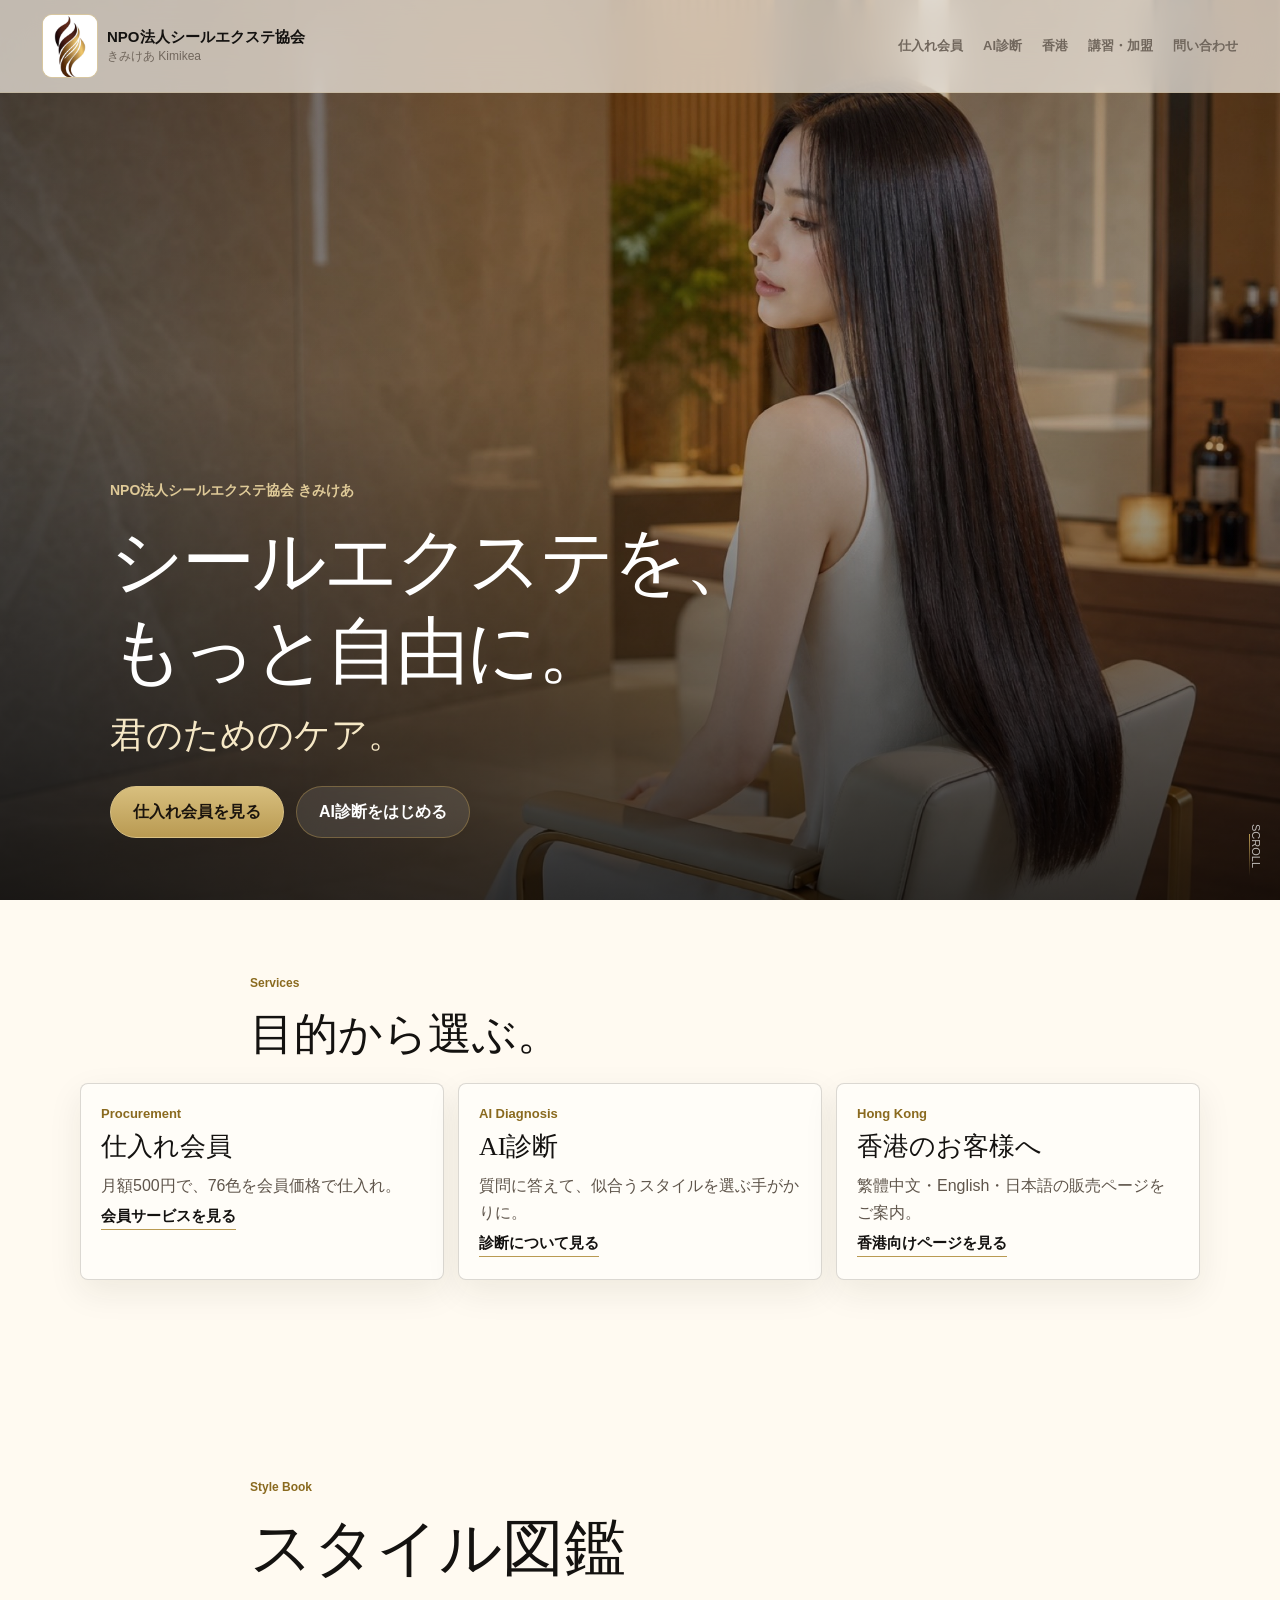
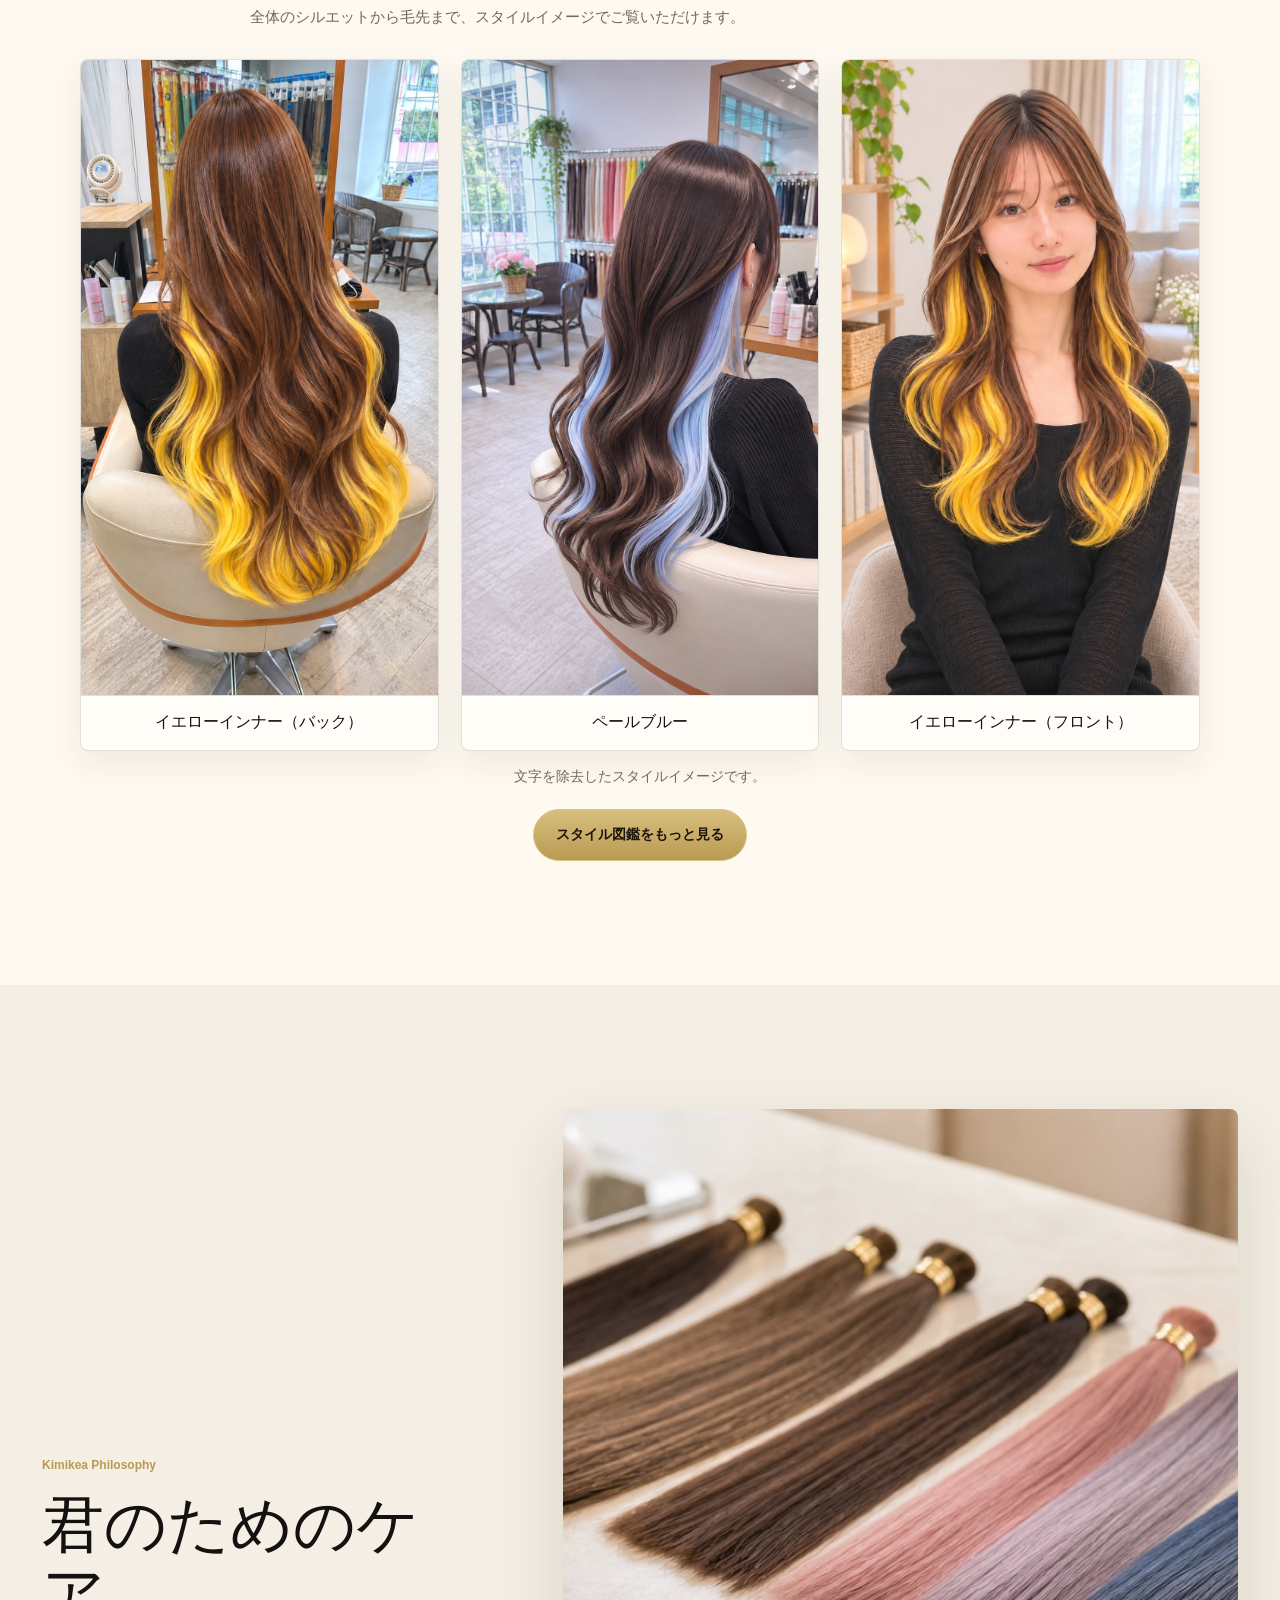
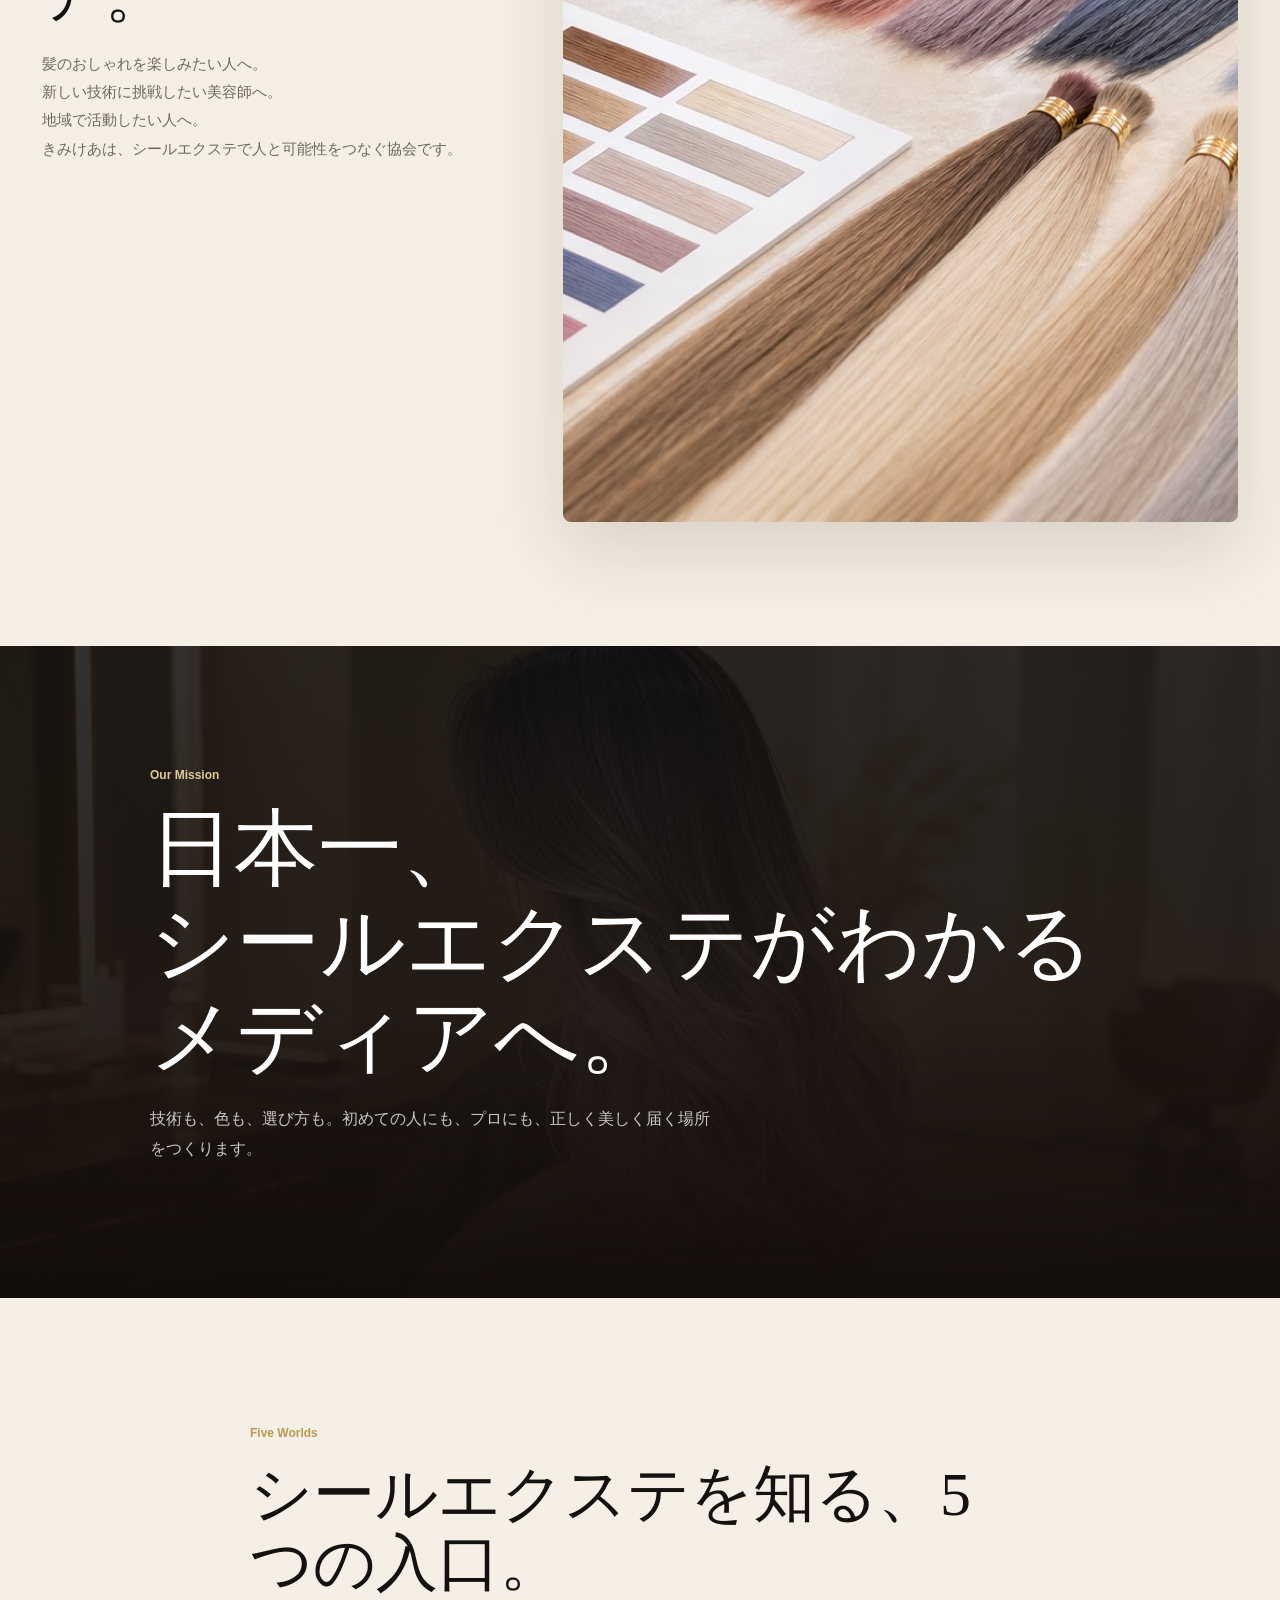
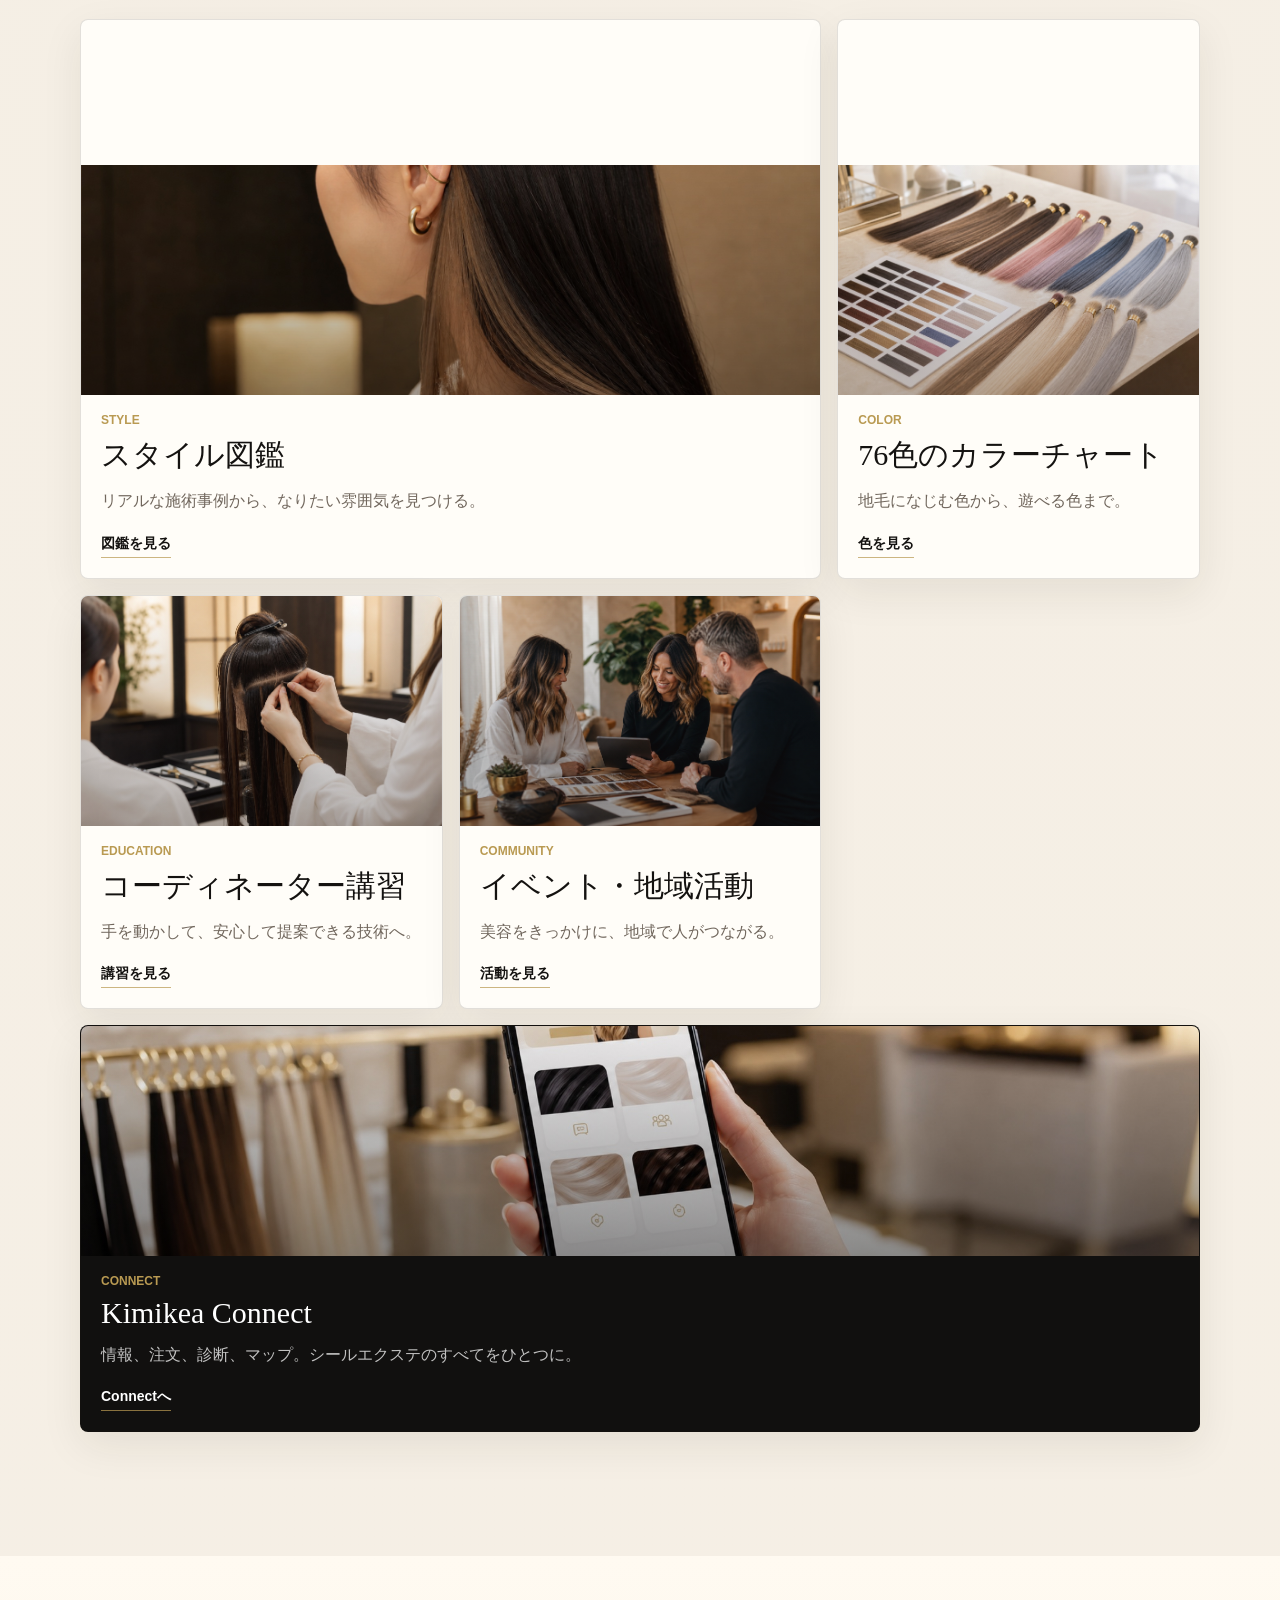
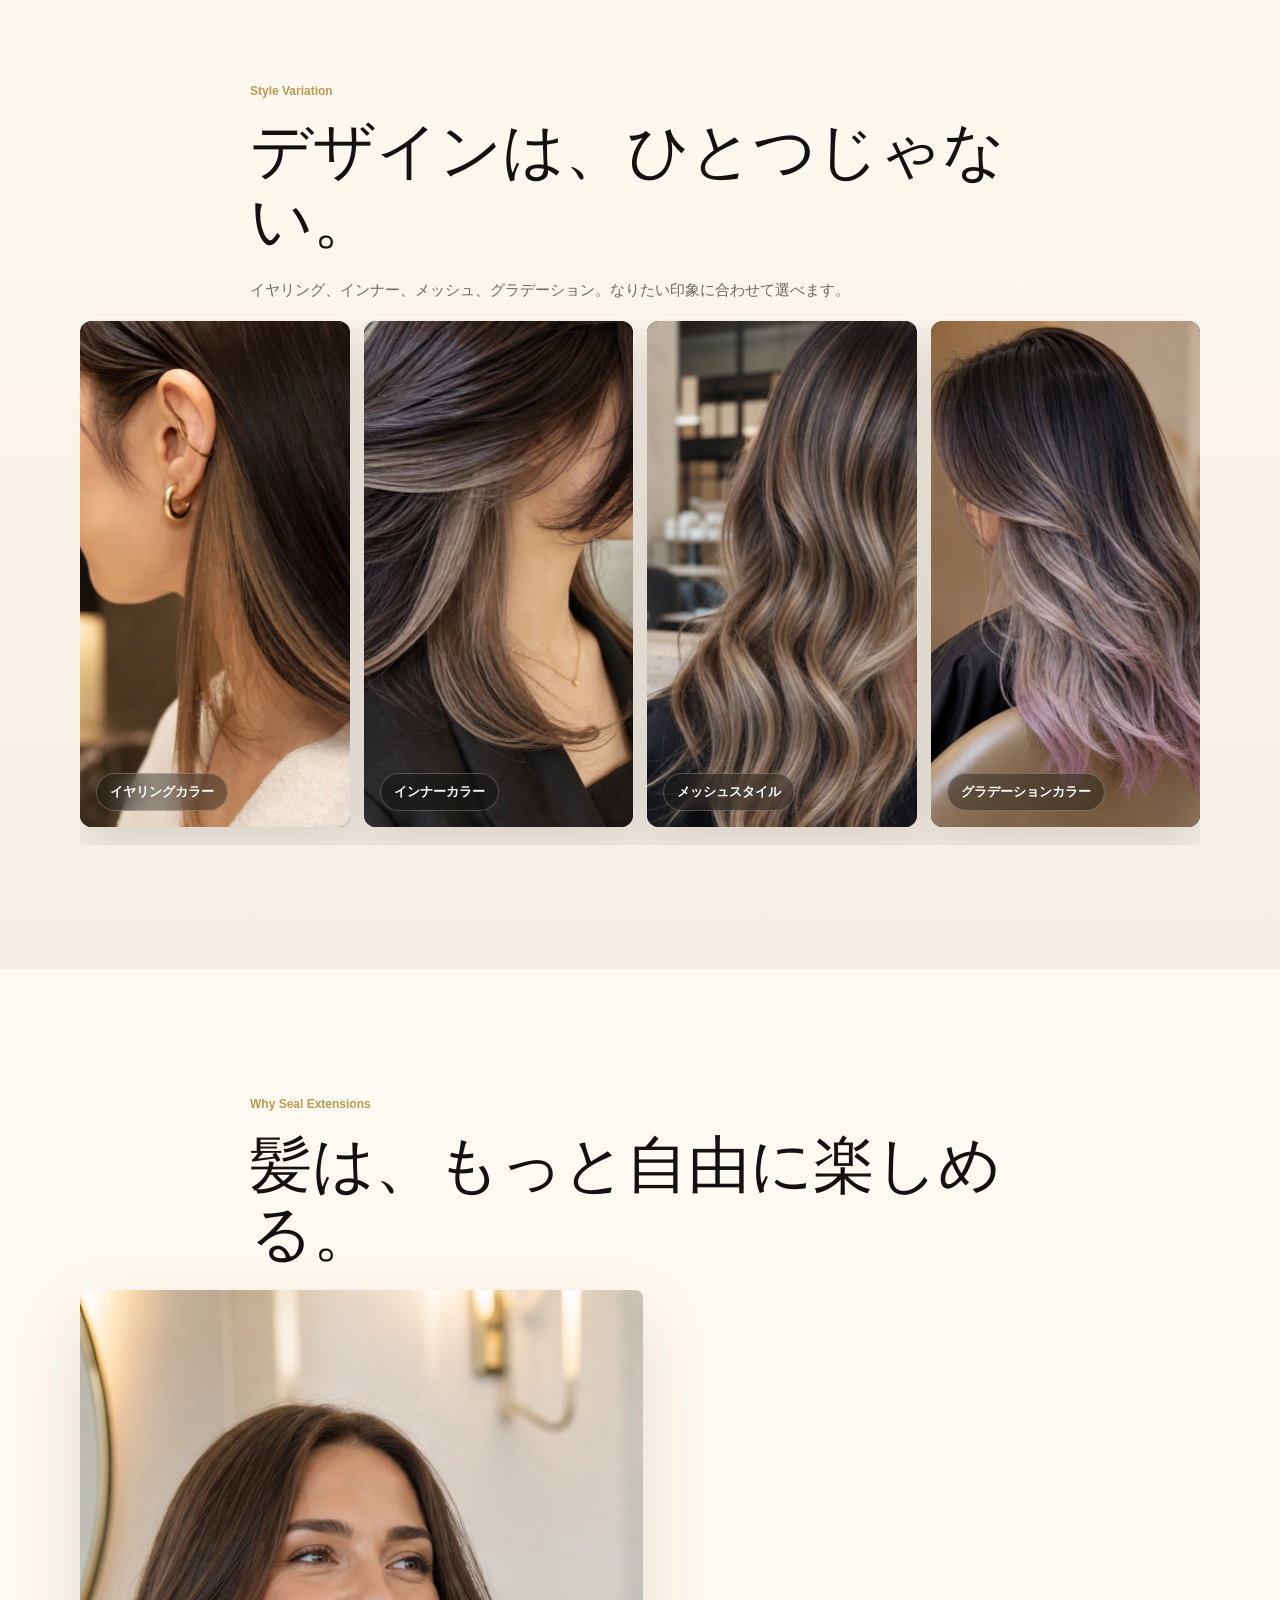
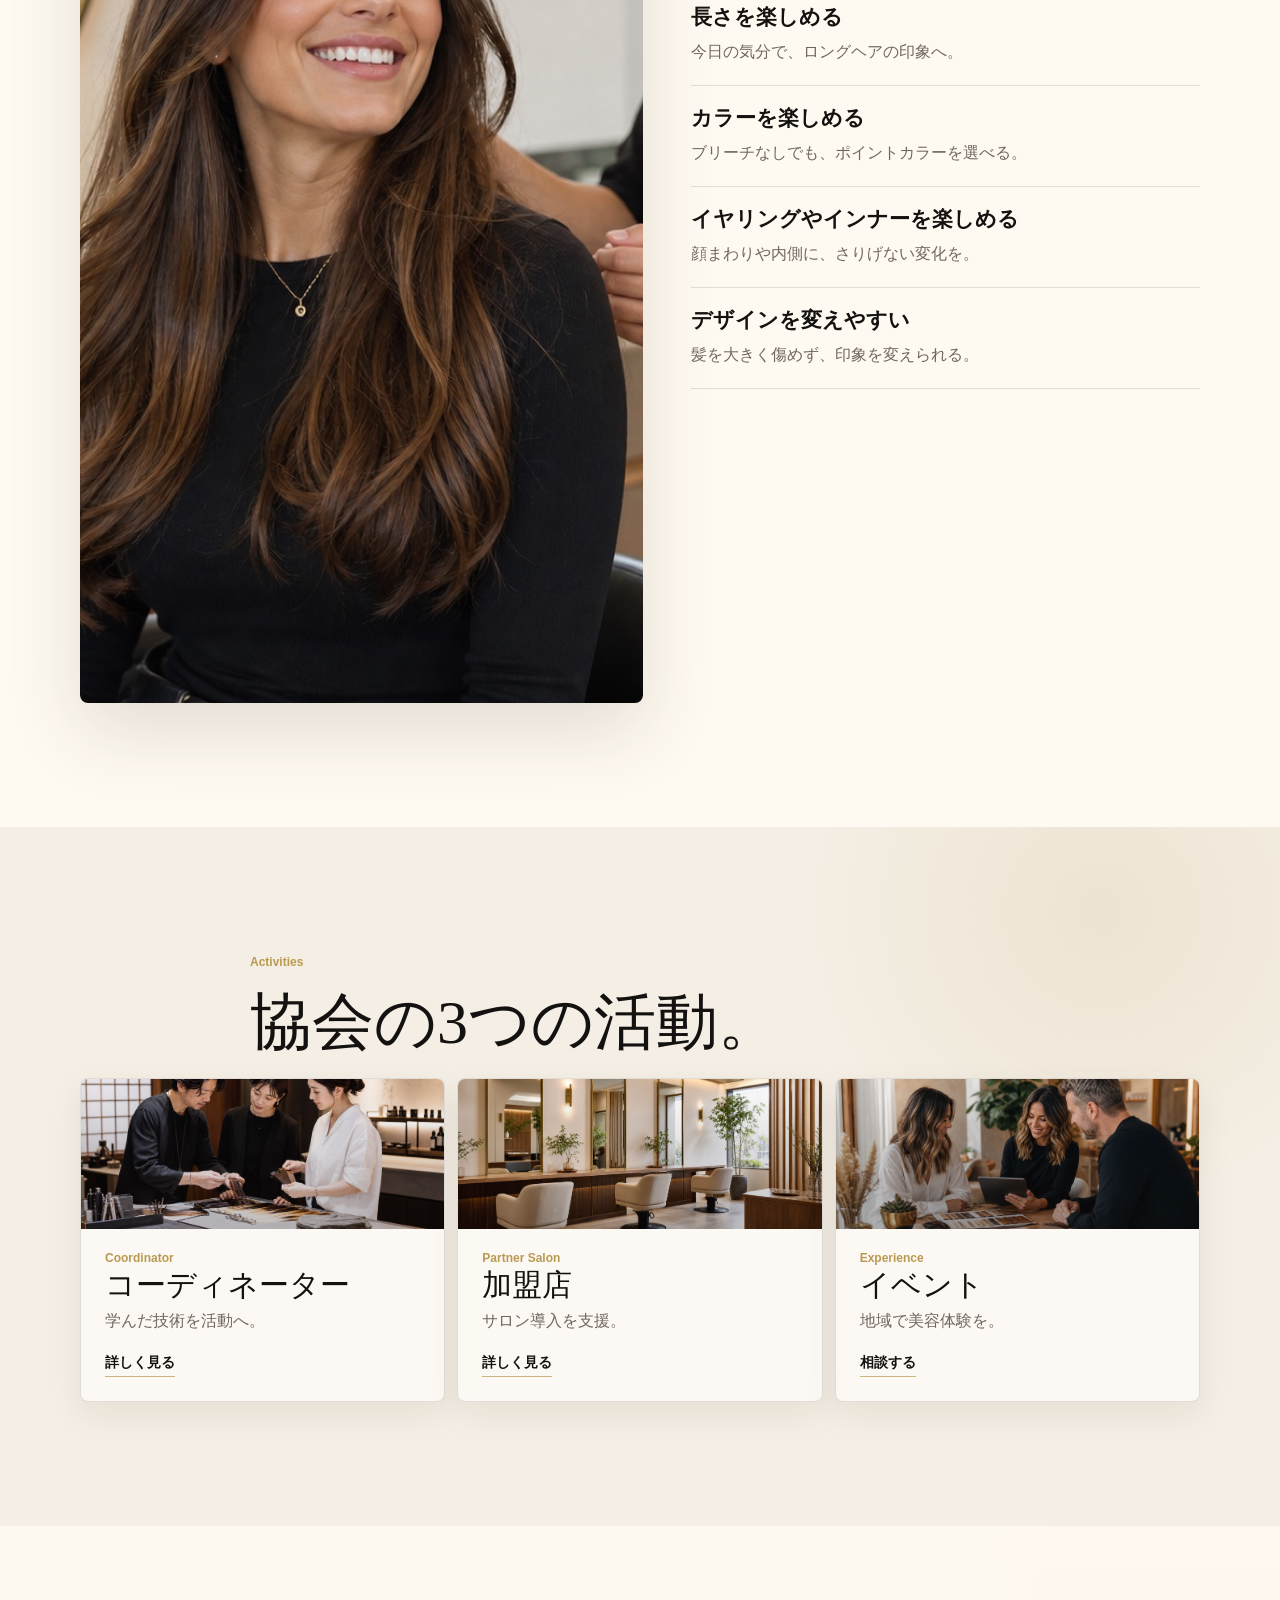
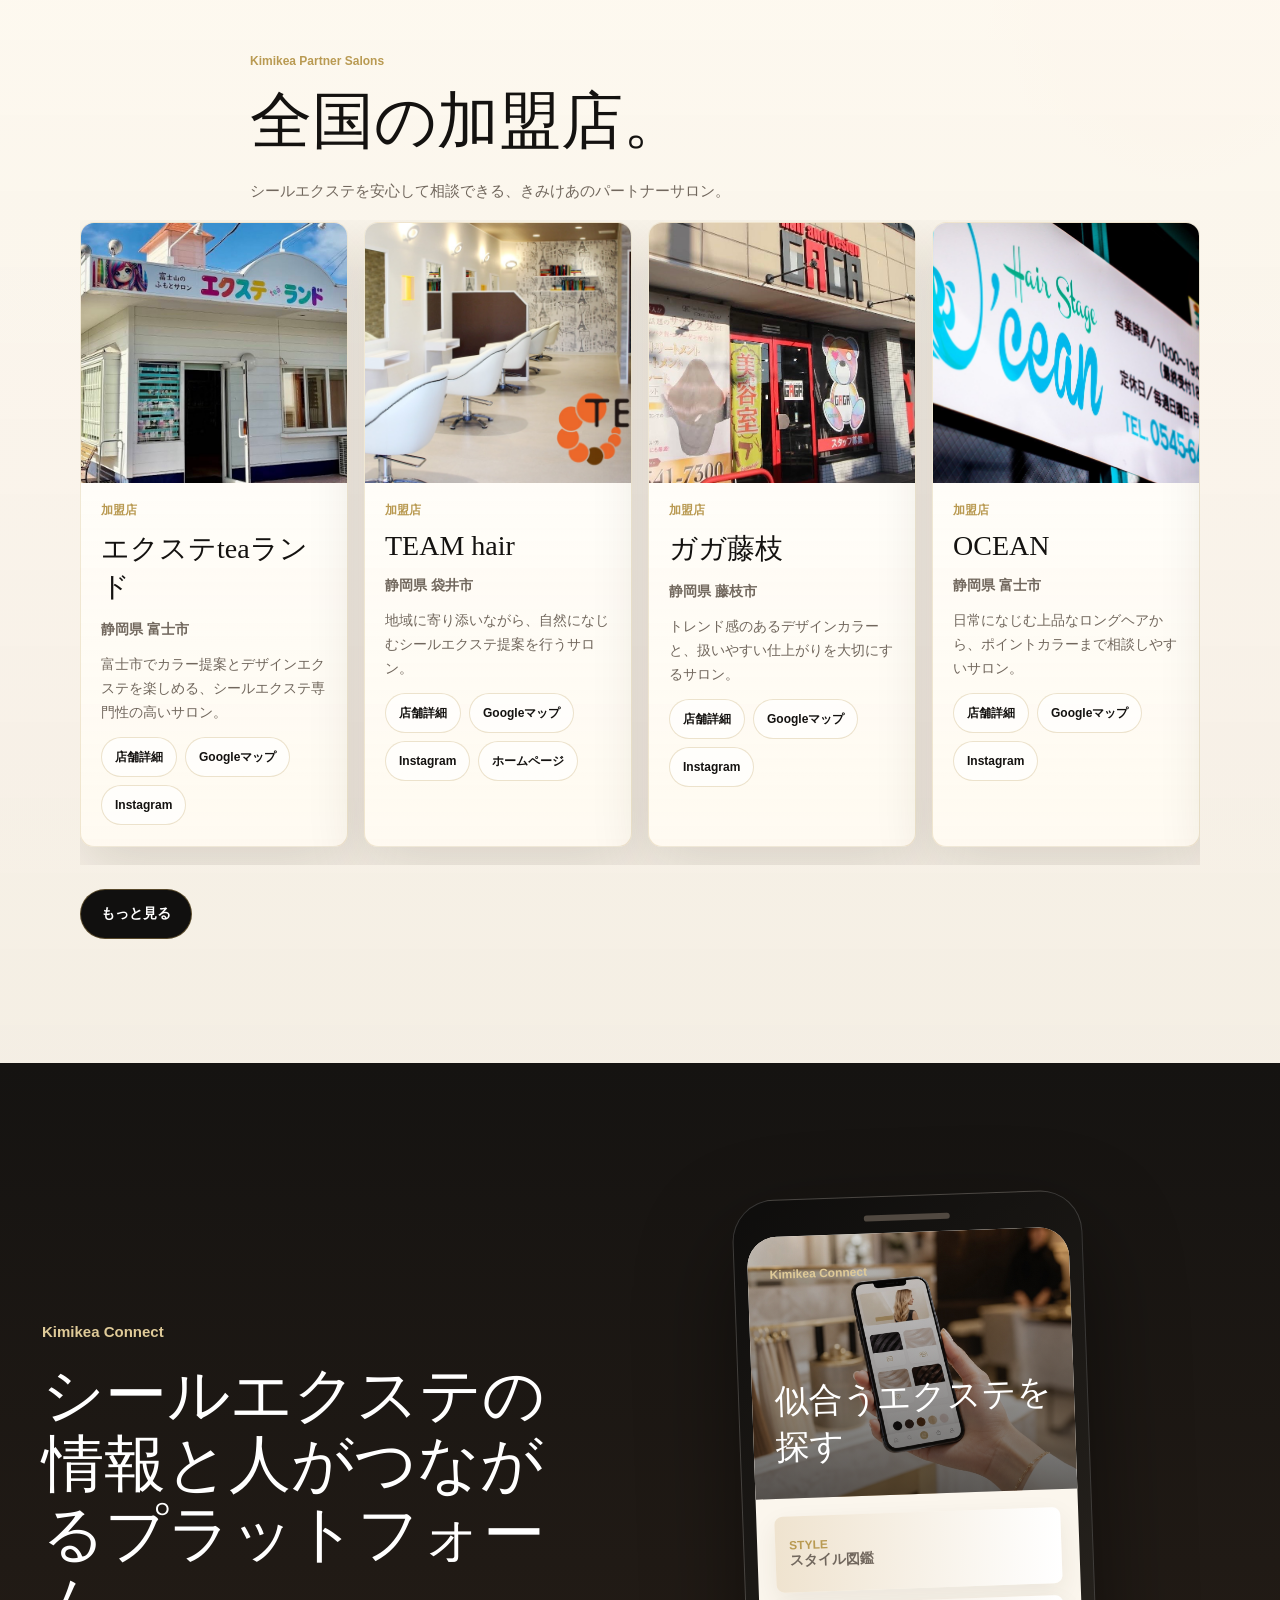
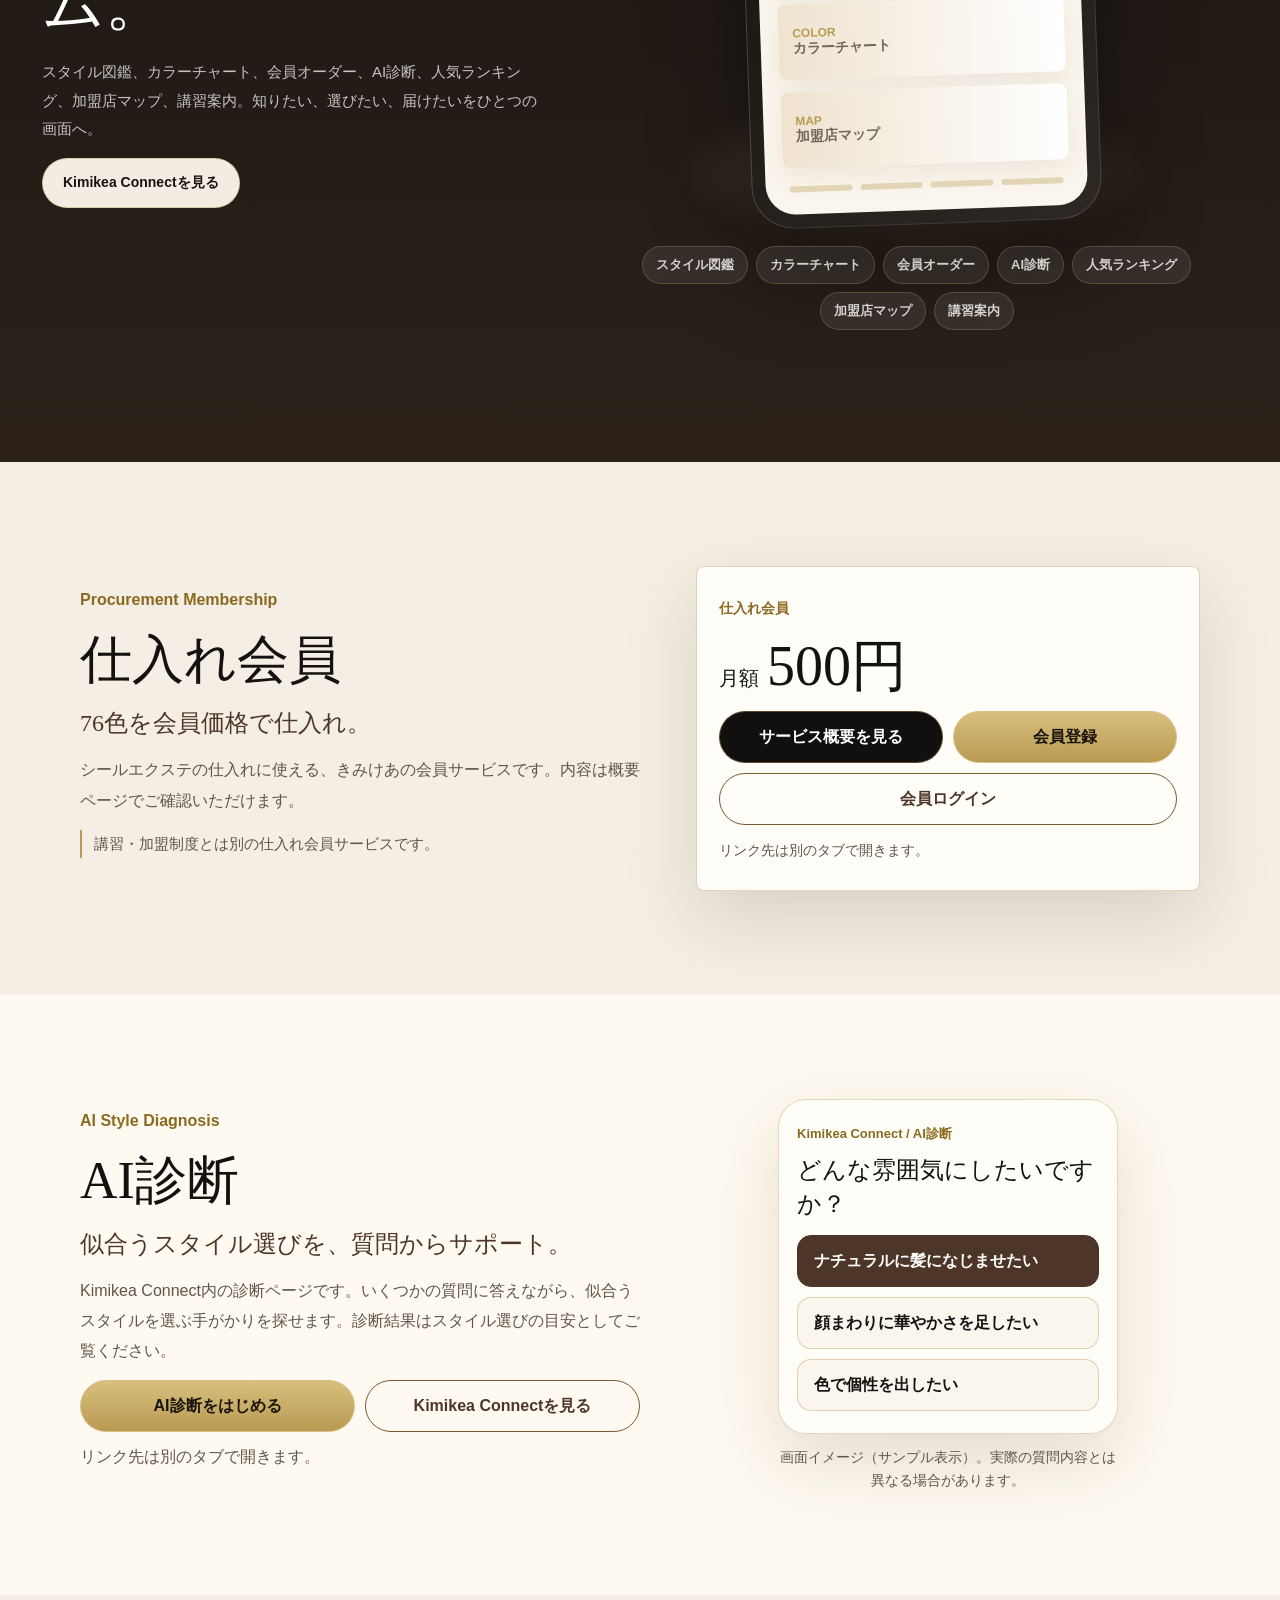
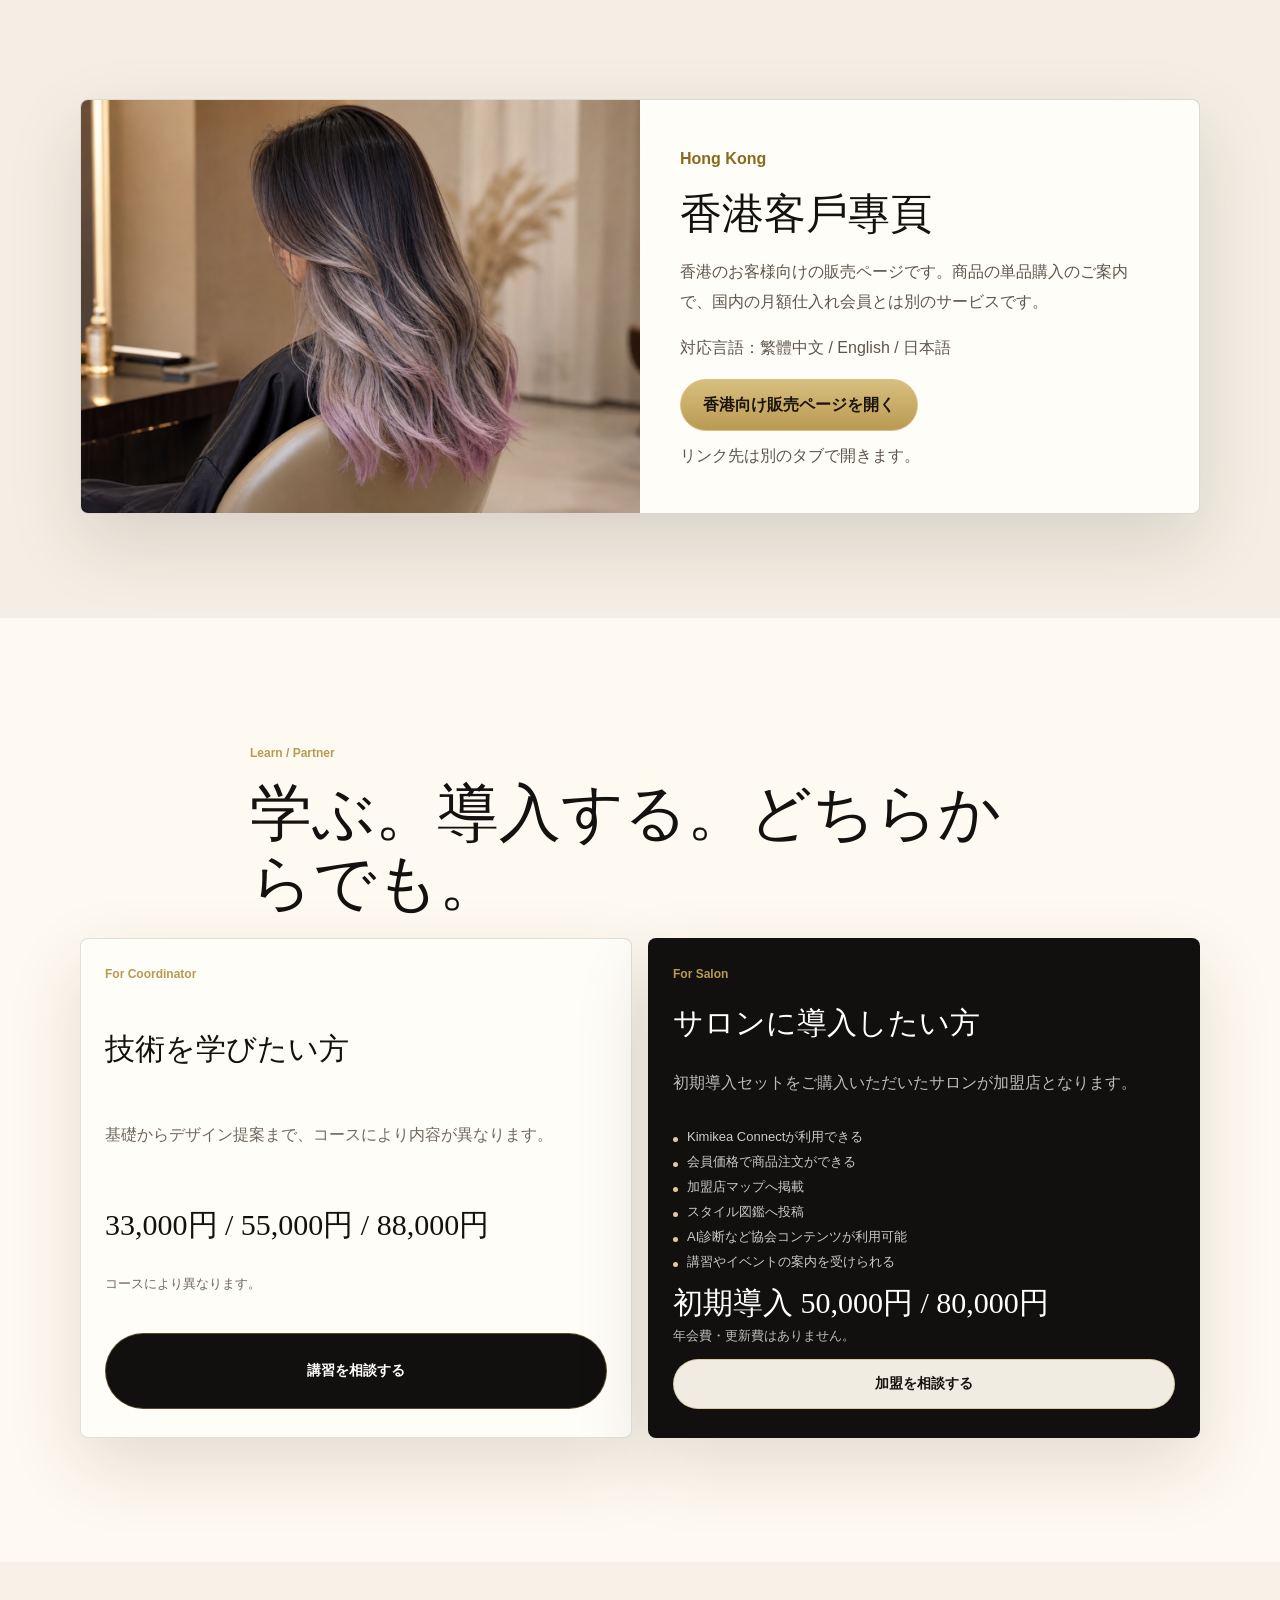
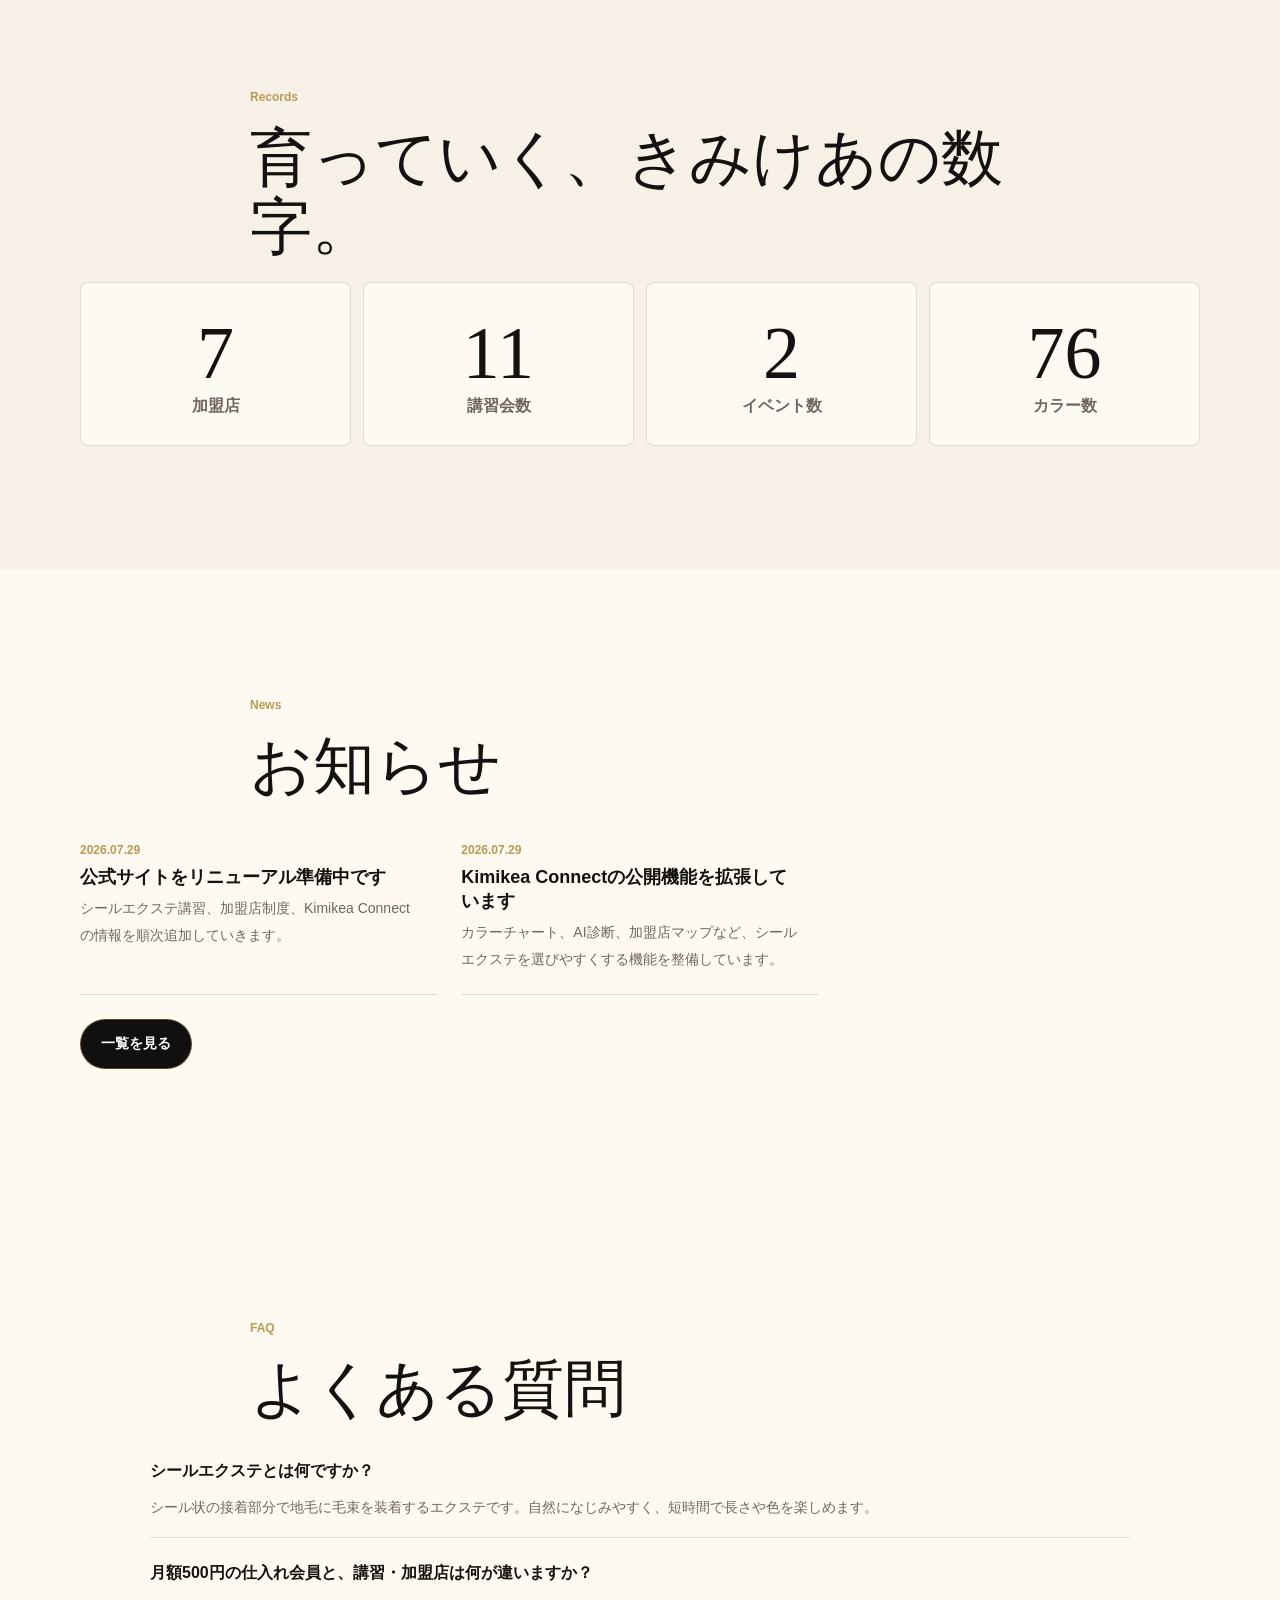
==== commit 1cedf492: "Show clean extension style photos in homepage review gallery" ====
--- a/docs/review-20261126.html
+++ b/docs/review-20261126.html
@@ -1,13 +1,13 @@
 <!DOCTYPE html>
 <html lang="ja">
 <head>
+  <meta name="robots" content="noindex,nofollow">
   <meta charset="UTF-8">
   <meta name="viewport" content="width=device-width, initial-scale=1, viewport-fit=cover">
   <meta name="theme-color" content="#f6f1e8">
   <meta name="color-scheme" content="light dark">
   <meta name="format-detection" content="telephone=no">
   <title>NPO法人シールエクステ協会きみけあ | 日本一シールエクステがわかる公式サイト</title>
-  <meta name="robots" content="noindex,nofollow">
   <meta name="description" content="NPO法人シールエクステ協会きみけあ公式サイト。シールエクステ講習、資格認定、加盟店支援、Kimikea Connect、カラーチャート、AI診断を通じて、シールエクステをもっと自由で安心できる美容文化にします。">
   <meta name="keywords" content="シールエクステ,シールエクステ講習,シールエクステ協会,シールエクステ資格,シールエクステ加盟店,シールエクステ導入,シールエクステカラー,エクステ講習,エクステ導入,エクステ資格">
   <link rel="canonical" href="https://boss-team1129.github.io/kimikea-official-site/">
@@ -24,7 +24,7 @@
   <meta property="og:image" content="https://boss-team1129.github.io/kimikea-official-site/assets/hero-main.jpg">
   <meta name="twitter:card" content="summary_large_image">
   <link rel="preload" as="image" href="./assets/hero-main.jpg" fetchpriority="high">
-  <link rel="stylesheet" href="./style-review-20261126.css?v=20261126-association-hub-1">
+  <link rel="stylesheet" href="./style-review-20261126.css?v=20261126-style-gallery-1">
   <script type="application/ld+json">
   {
     "@context": "https://schema.org",
@@ -95,6 +95,23 @@
       </div>
     </section>
 
+    <section id="style-gallery" class="section style-gallery" aria-labelledby="style-gallery-title">
+      <div class="section-head">
+        <p class="section-kicker">Style Book</p>
+        <h2 id="style-gallery-title">スタイル図鑑</h2>
+        <p class="lead">全体のシルエットから毛先まで、スタイルイメージでご覧いただけます。</p>
+      </div>
+      <ul class="style-gallery__grid">
+        <li><figure class="style-gallery__item"><img src="./assets/style-yellow-back-clean.jpg" alt="イエローのインナーカラーを入れたヘアスタイルを後ろから見たスタイルイメージ" width="940" height="1672" loading="lazy"><figcaption>イエローインナー（バック）</figcaption></figure></li>
+        <li><figure class="style-gallery__item"><img src="./assets/style-pale-blue-clean.jpg" alt="ペールブルーのカラーを取り入れたヘアスタイルのスタイルイメージ" width="940" height="1672" loading="lazy"><figcaption>ペールブルー</figcaption></figure></li>
+        <li><figure class="style-gallery__item"><img src="./assets/style-yellow-front-clean.jpg" alt="イエローのインナーカラーを入れたヘアスタイルを正面から見たスタイルイメージ" width="940" height="1672" loading="lazy"><figcaption>イエローインナー（フロント）</figcaption></figure></li>
+      </ul>
+      <p class="style-gallery__note">文字を除去したスタイルイメージです。</p>
+      <div class="style-gallery__action">
+        <a class="button button-gold style-gallery__button" href="https://boss-team1129.github.io/Kimikea-Connect/index.html?view=stylebook" target="_blank" rel="noopener noreferrer">スタイル図鑑をもっと見る<span class="visually-hidden">（新しいタブで開きます）</span></a>
+      </div>
+    </section>
+
     <section id="brand-message" class="brand-message">
       <div class="message-copy reveal">
         <p class="section-kicker">Kimikea Philosophy</p>
--- a/docs/style-review-20261126.css
+++ b/docs/style-review-20261126.css
@@ -1584,6 +1584,7 @@
 .hk-body{padding:26px 22px 30px}
 .hk-body p{color:var(--muted);font-size:16px}
 .hk-body .section-kicker{margin-bottom:12px}
+#hk-title{font-size:clamp(1.75rem,4.2vw,2.625rem);line-height:1.35}
 .hk-body .ext-note{margin-top:12px}
 .association-card{display:grid;gap:26px;padding:26px 20px;border:1px solid rgba(185,154,82,.4);border-radius:var(--radius);background:var(--paper);box-shadow:var(--shadow)}
 .association-logo{position:relative;justify-self:center;width:min(100%,360px);margin:0;aspect-ratio:1/1;overflow:hidden;border:1px solid var(--line);border-radius:var(--radius);background:#fff}
@@ -1624,6 +1625,31 @@
 }
 @media (prefers-color-scheme:dark){.site-header a:focus-visible,.site-header button:focus-visible{outline-color:#f1d99a}}
 
+/* Style gallery */
+.style-gallery{background:#fffaf1}
+.style-gallery .section-kicker{color:#8a6a1f}
+.style-gallery__grid{--style-gallery-gap:10px;display:grid;grid-template-columns:repeat(2,minmax(0,1fr));gap:var(--style-gallery-gap);margin:28px auto 0;padding:0;list-style:none}
+.style-gallery__grid>li{min-width:0}
+.style-gallery__grid>li:nth-child(3){grid-column:1/-1;justify-self:center;width:calc((100% - var(--style-gallery-gap)) / 2)}
+.style-gallery__item{margin:0;overflow:hidden;border:1px solid var(--line);border-radius:var(--radius);background:var(--paper);box-shadow:0 12px 34px rgba(44,32,19,.08)}
+.style-gallery__item img{width:100%;height:auto;aspect-ratio:940/1672;object-fit:contain;background:#f4eee4}
+.style-gallery__item figcaption{padding:10px 8px 12px;border-top:1px solid var(--line);color:var(--ink);font-family:var(--font-serif);font-size:14px;line-height:1.5;text-align:center;overflow-wrap:anywhere}
+.style-gallery__note{margin:14px auto 0;color:var(--muted);font-size:13px;line-height:1.6;text-align:center}
+.style-gallery__action{display:flex;justify-content:center;margin-top:22px}
+.style-gallery__button{min-height:52px;padding:12px 22px;line-height:1.4;text-align:center}
+@media (min-width:760px){
+.style-gallery__grid{--style-gallery-gap:22px;grid-template-columns:repeat(3,minmax(0,1fr))}
+.style-gallery__grid>li:nth-child(3){grid-column:auto;justify-self:stretch;width:auto}
+.style-gallery__item figcaption{padding:14px 12px 16px;font-size:16px}
+.style-gallery__note{font-size:14px}
+}
+@media (prefers-color-scheme:dark){
+.style-gallery{background:#1a1612}
+.style-gallery .section-kicker{color:var(--gold-soft)}
+.style-gallery__item img{background:#2a241d}
+.style-gallery a:focus-visible{outline-color:#f1d99a}
+}
+
 @media (prefers-reduced-motion: reduce) {
   *,
   *::before,
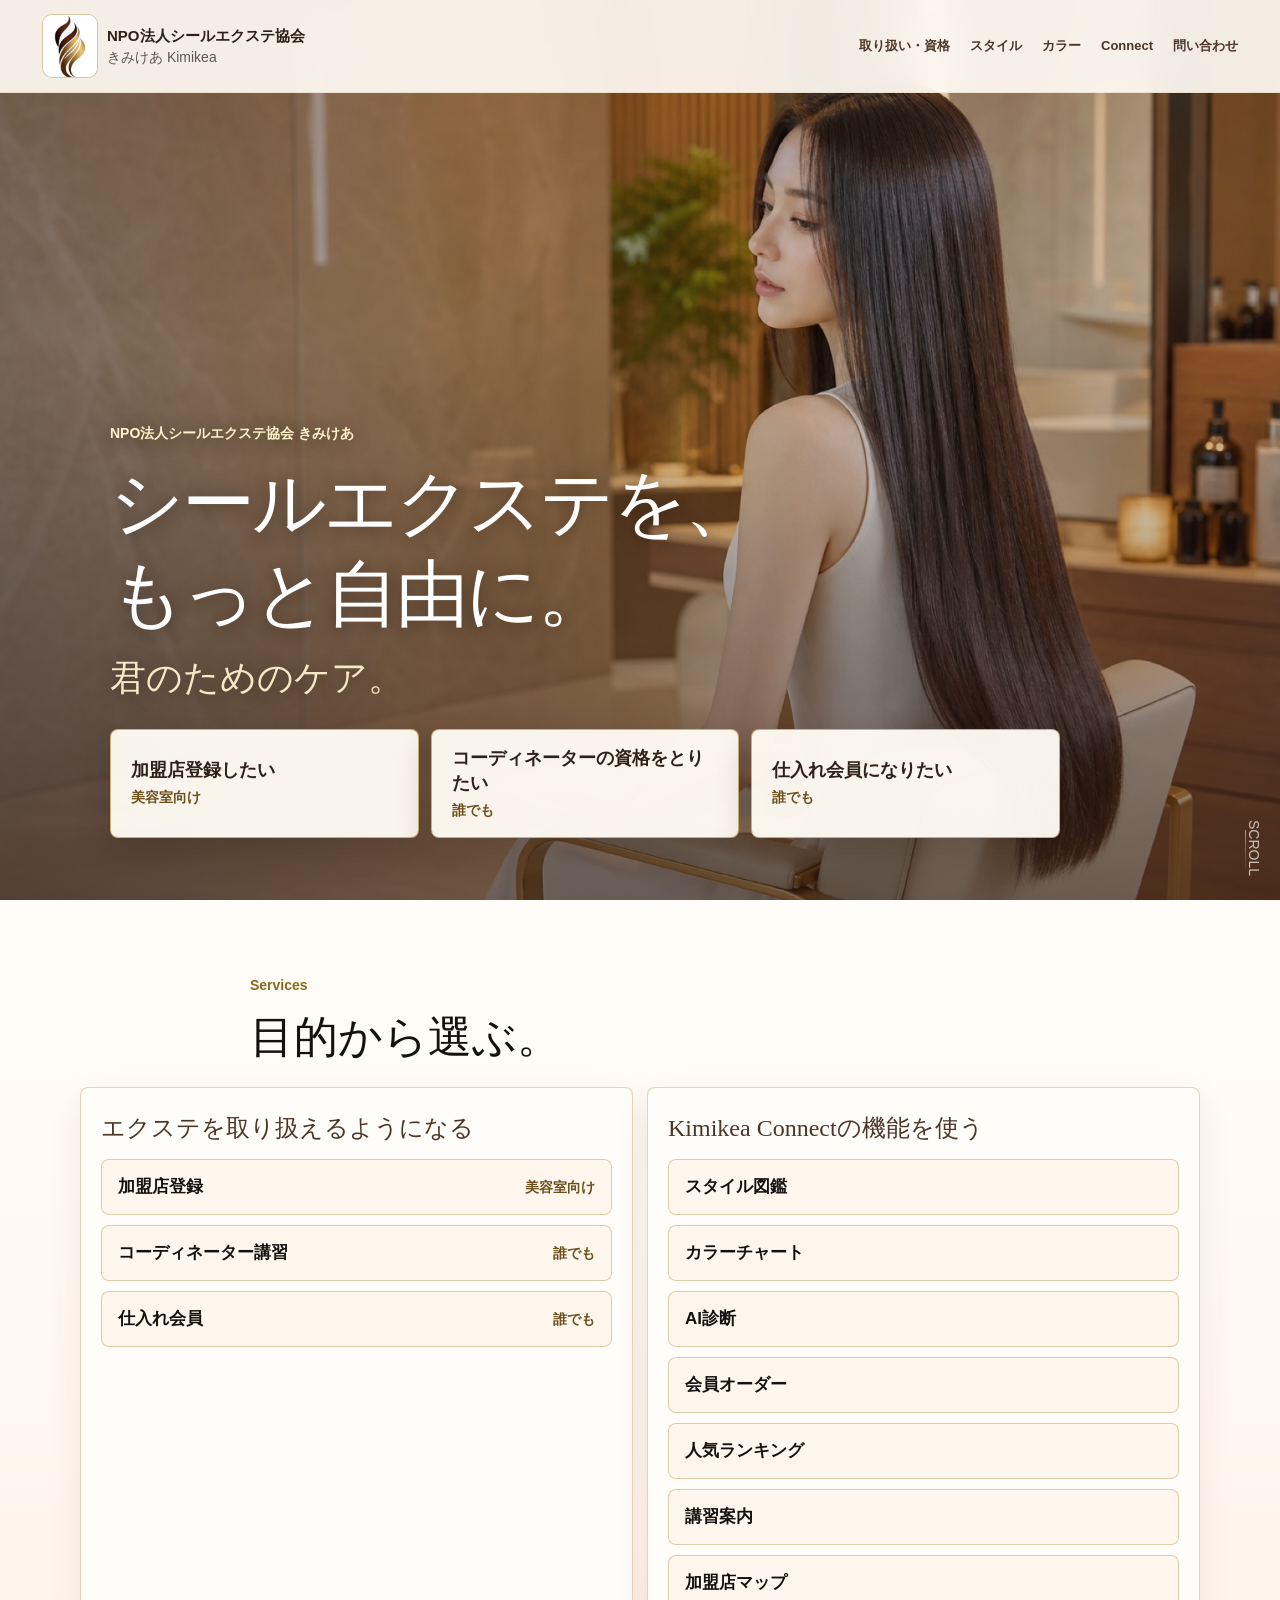
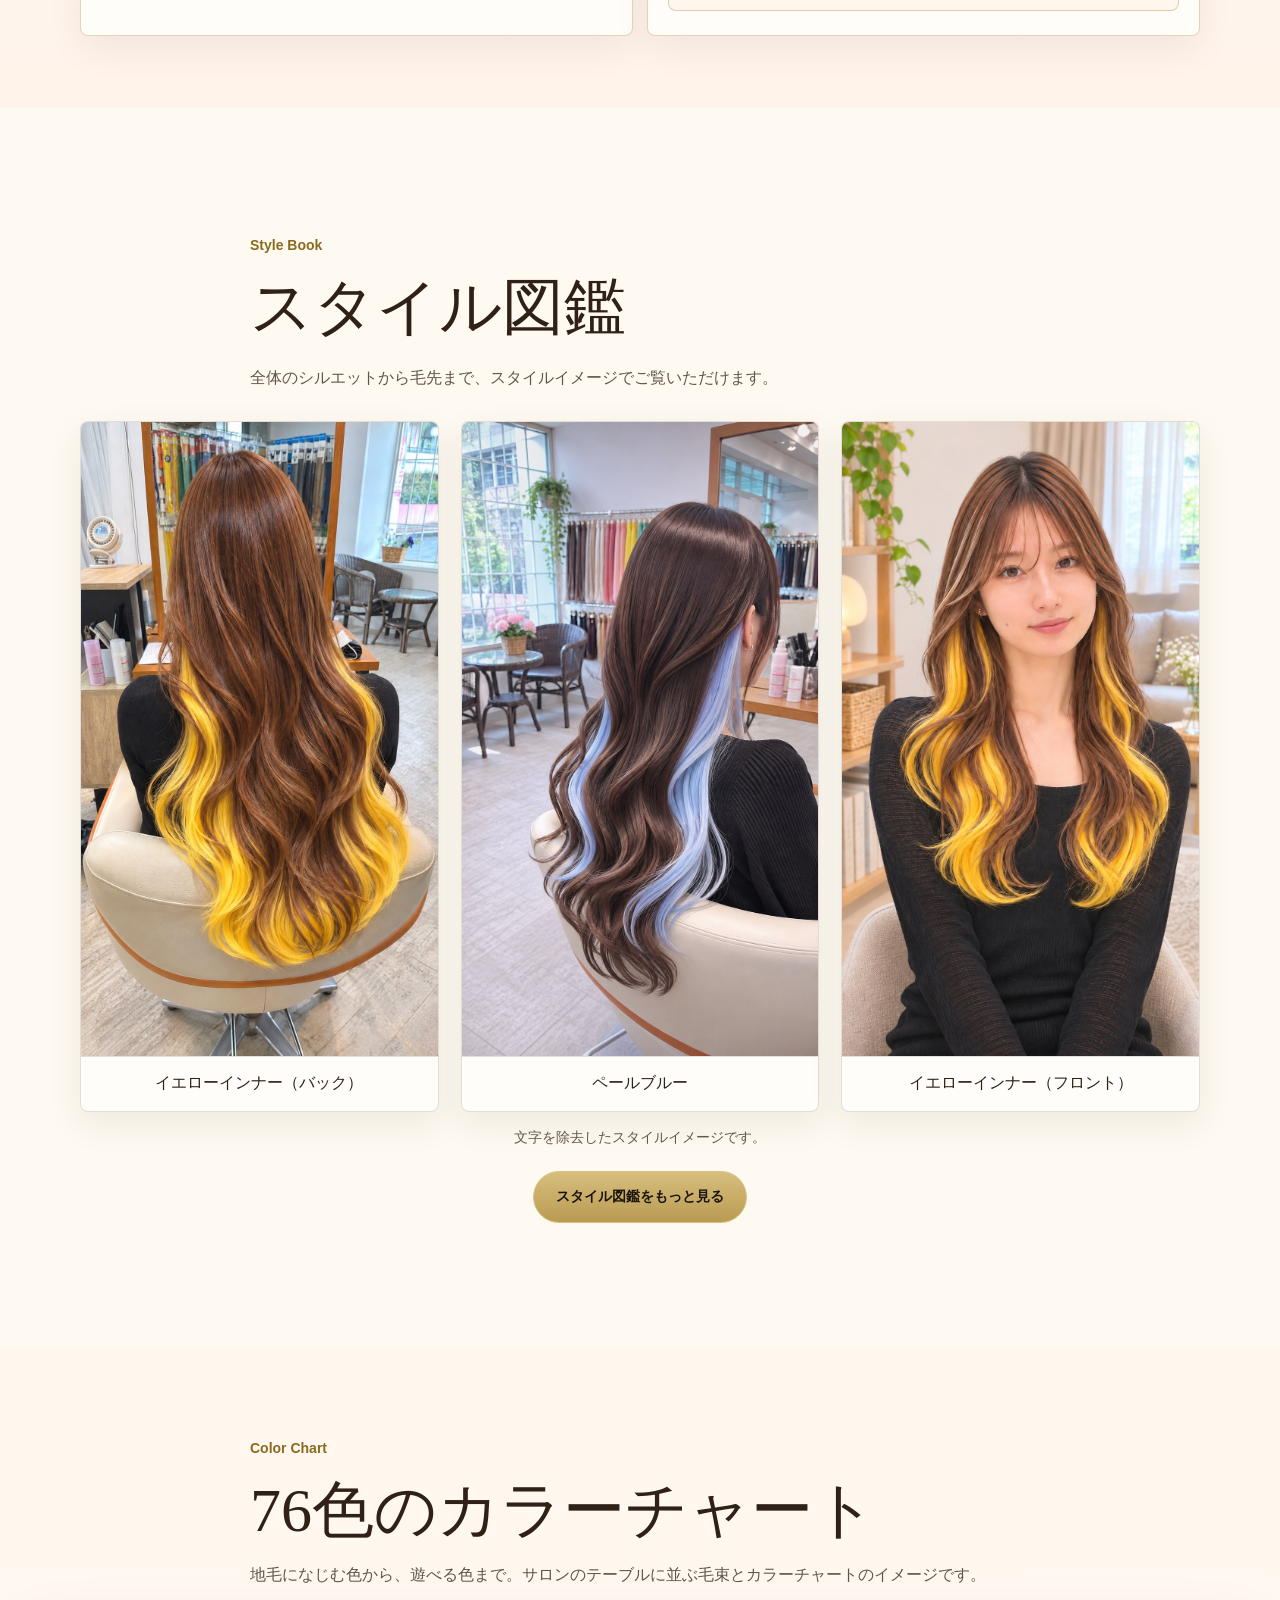
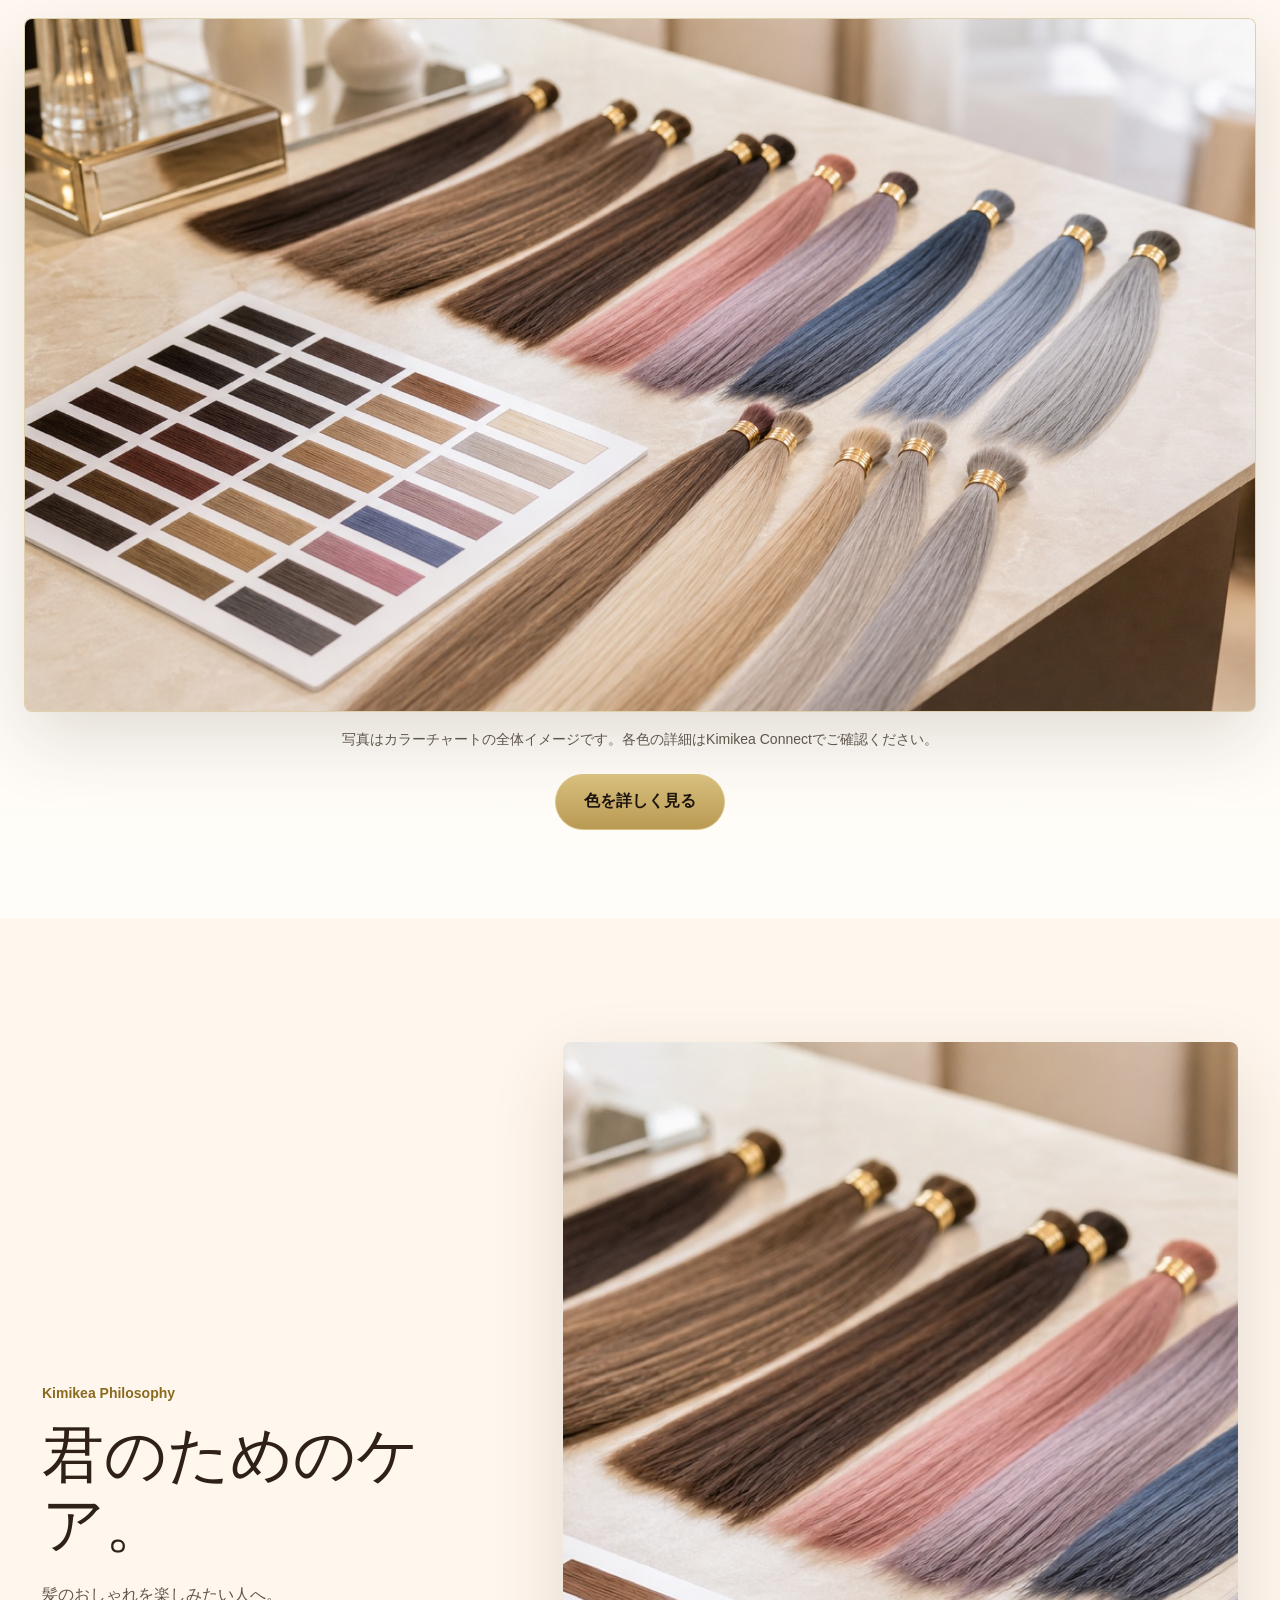
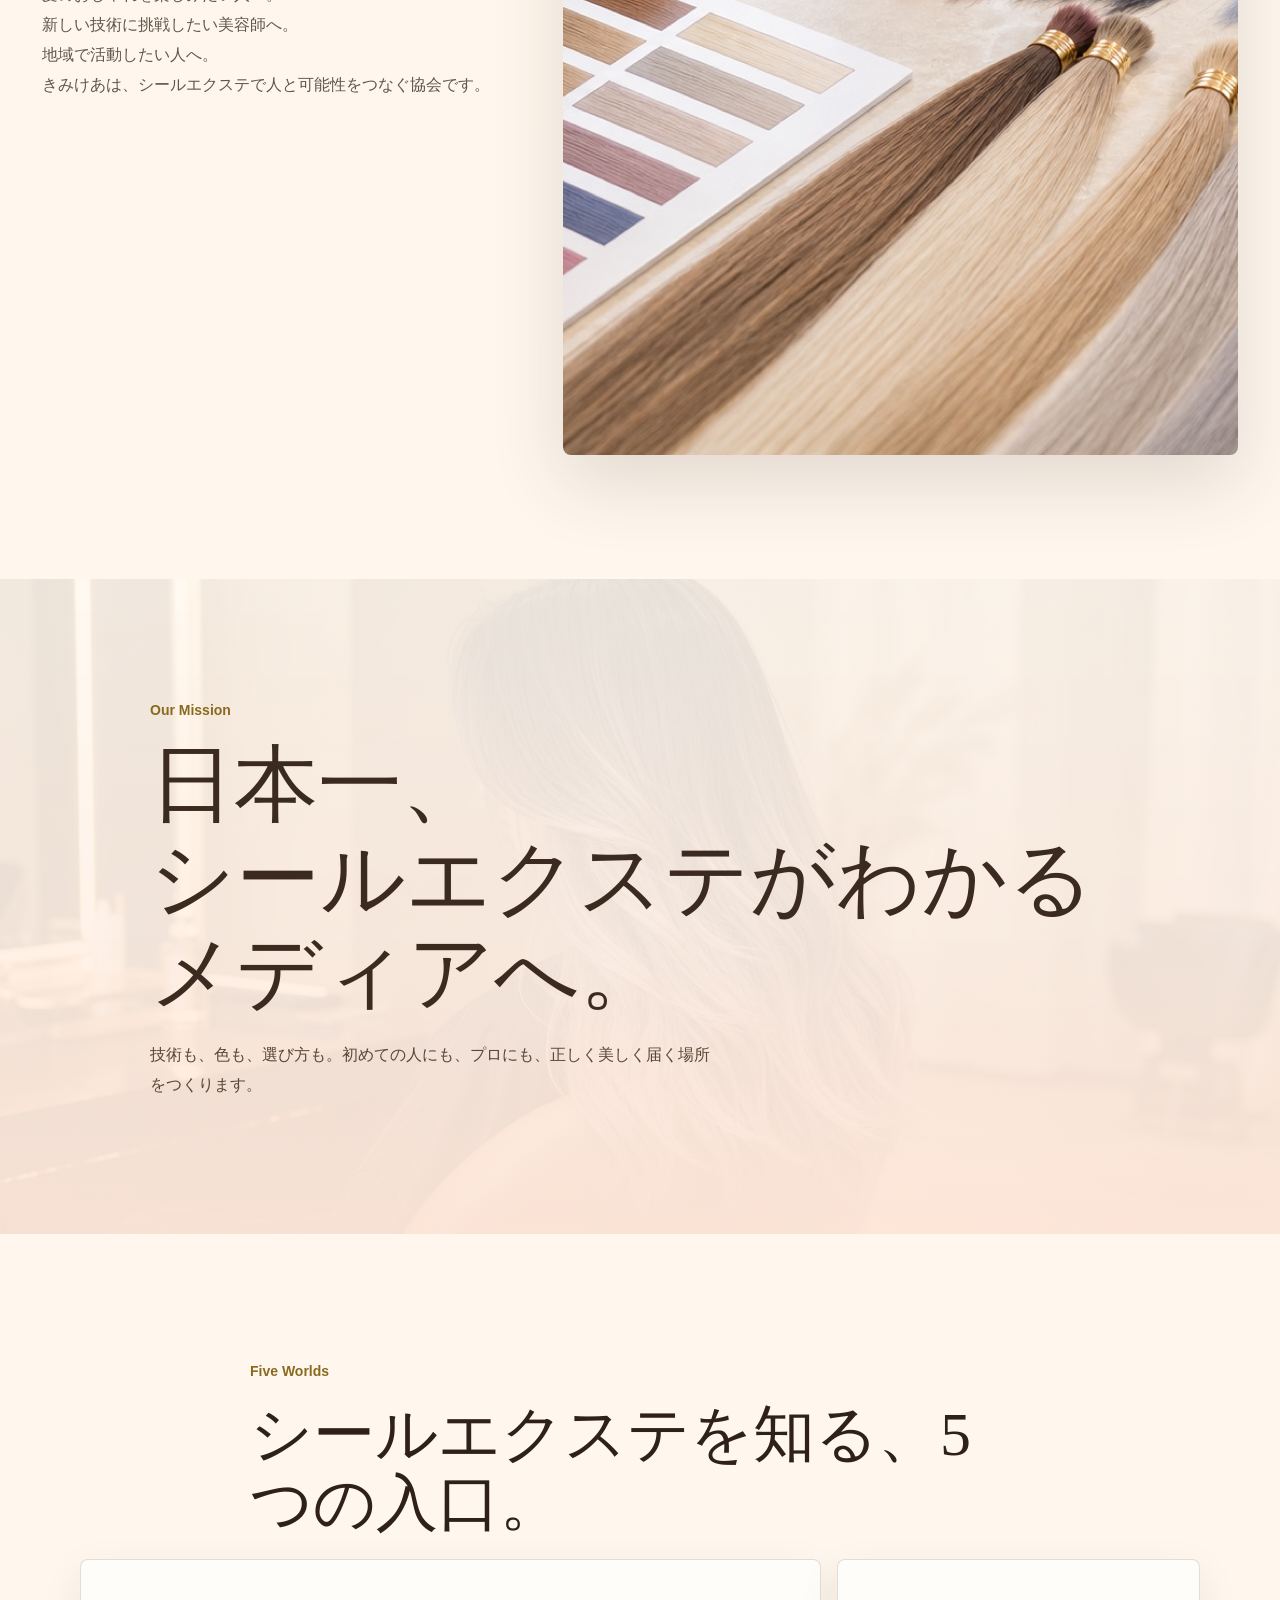
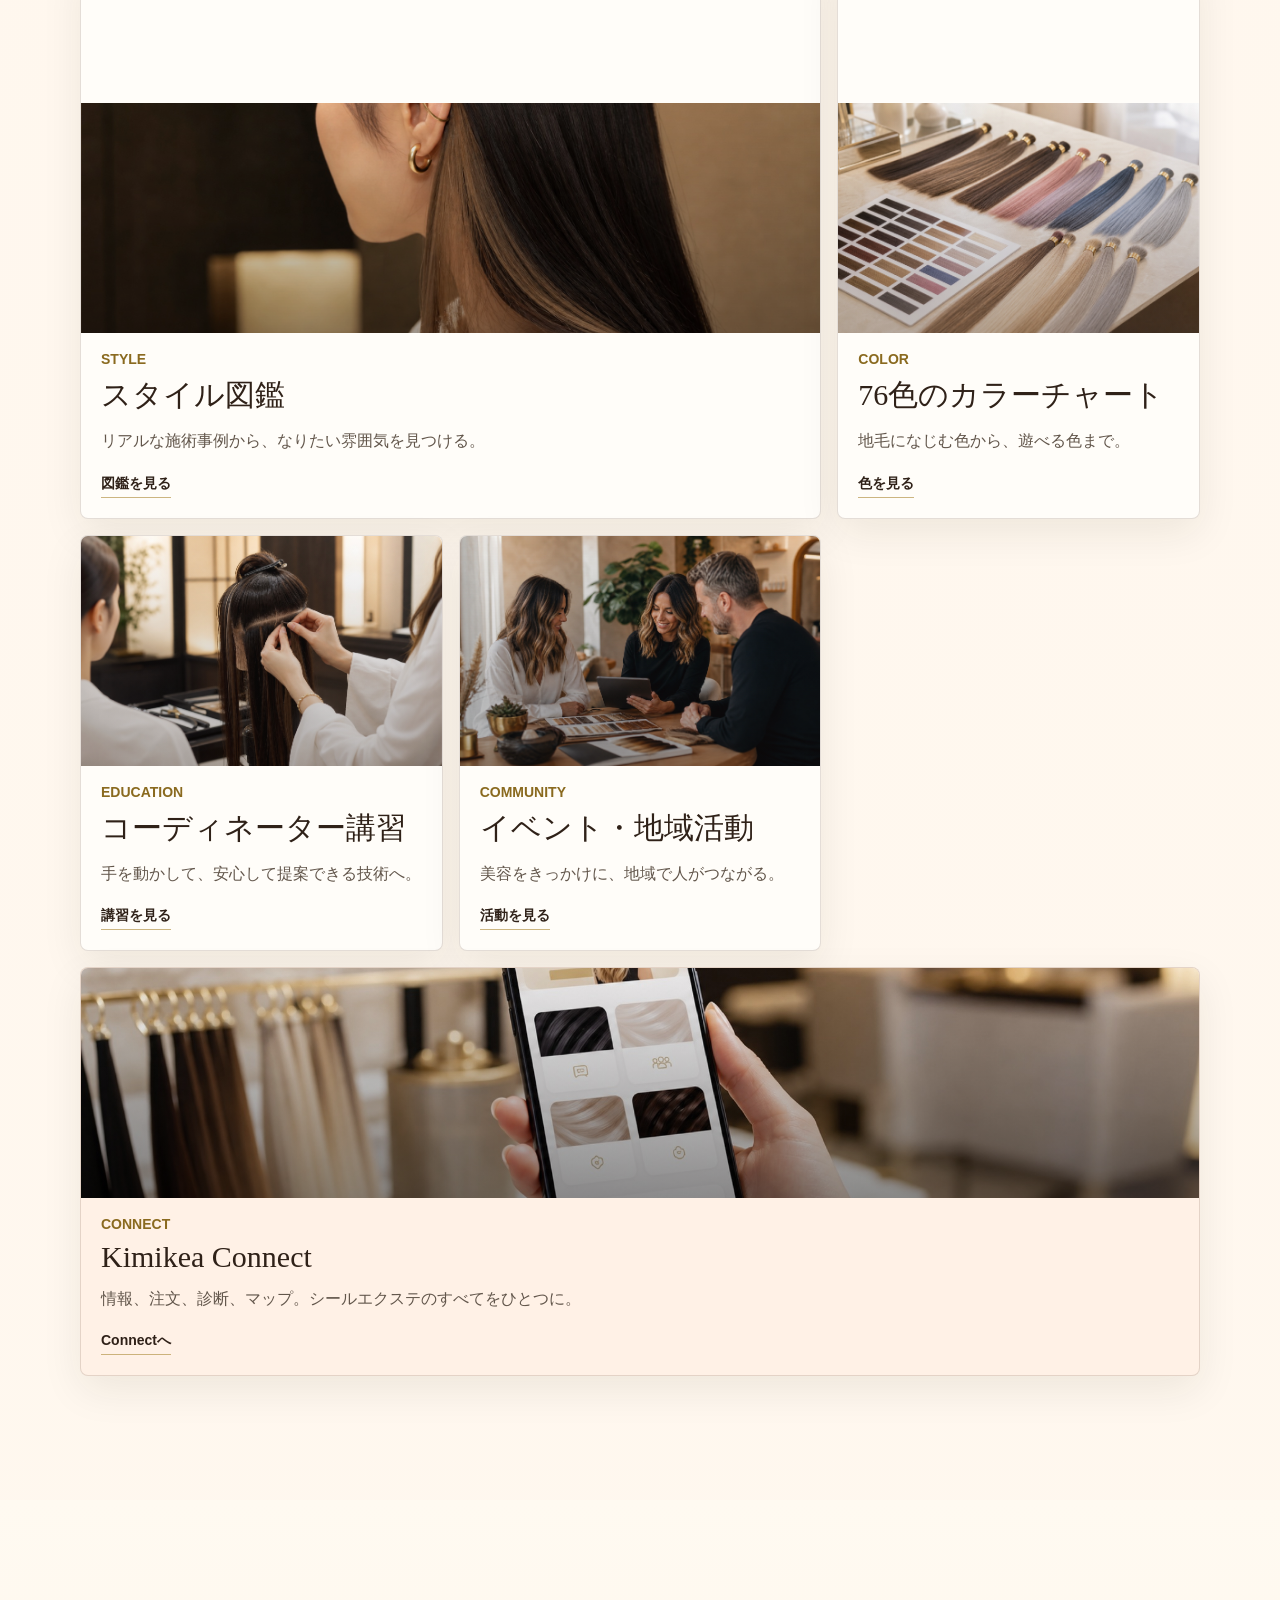
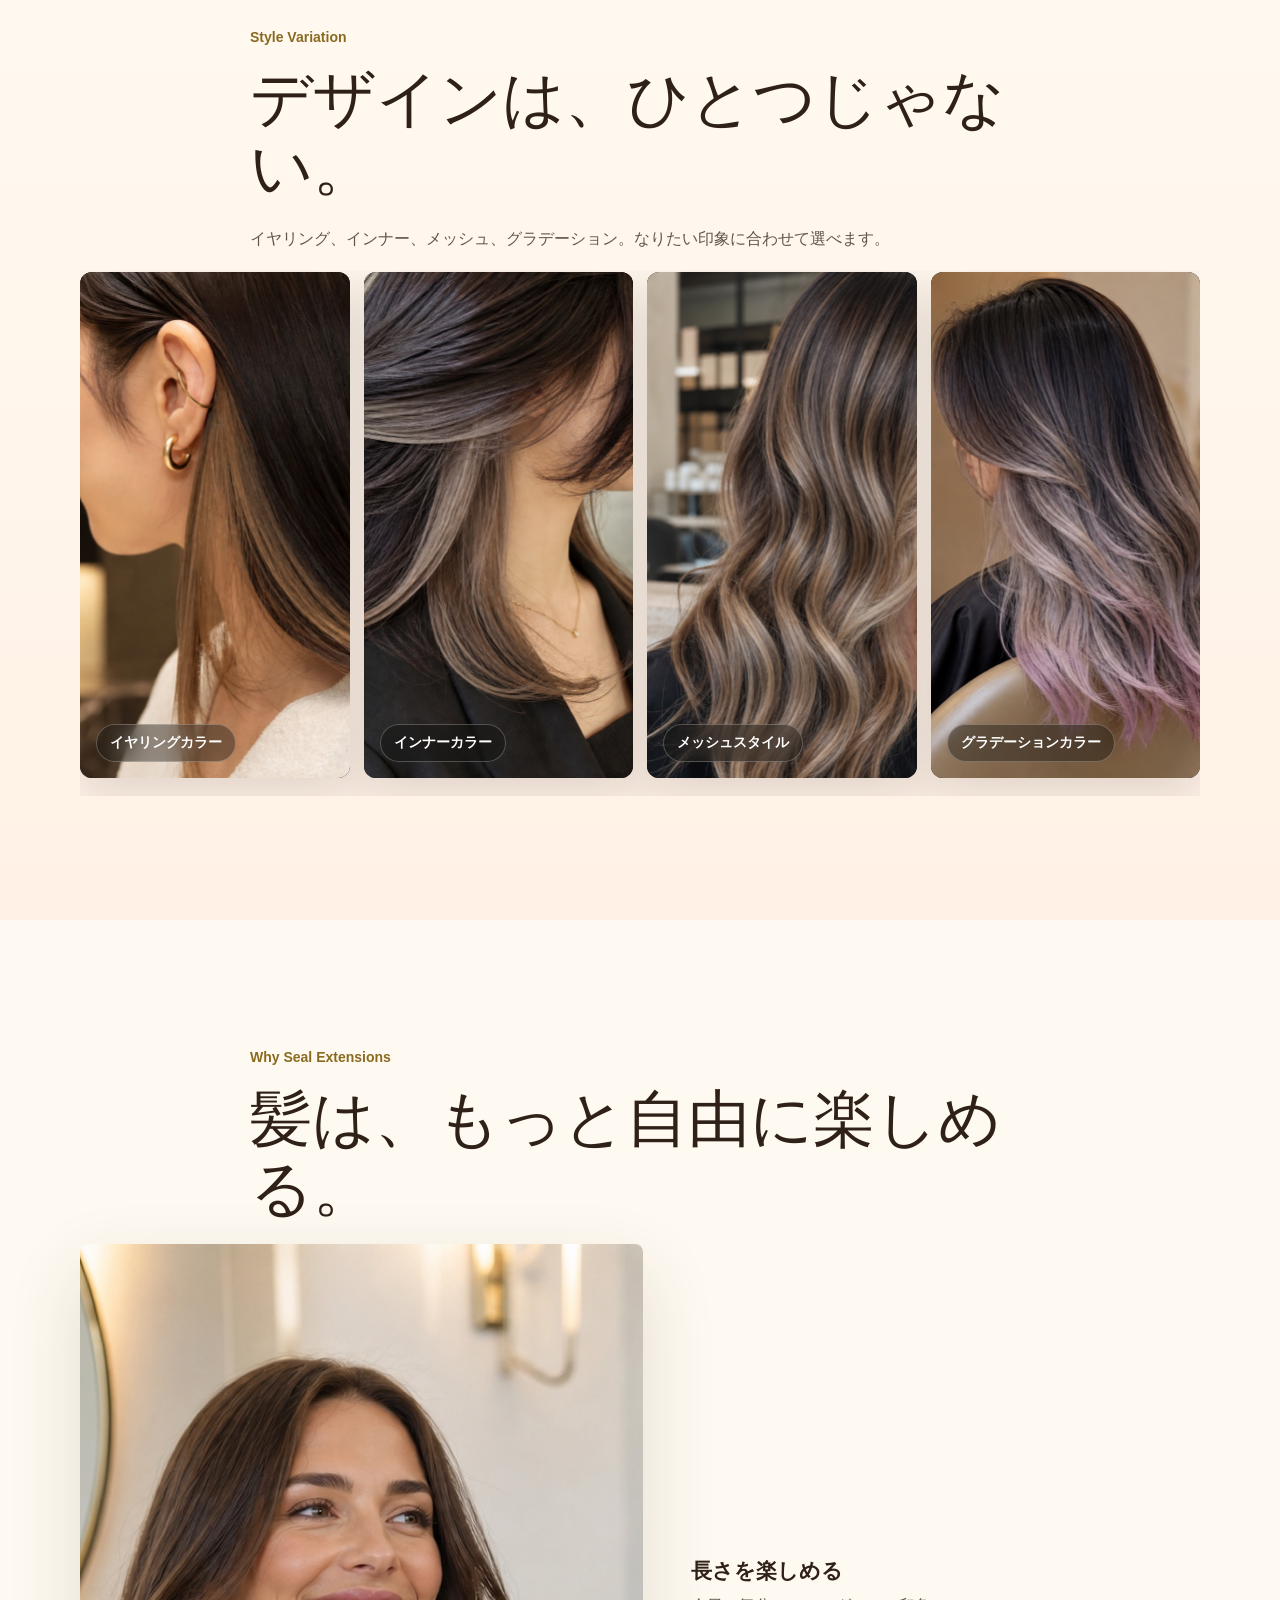
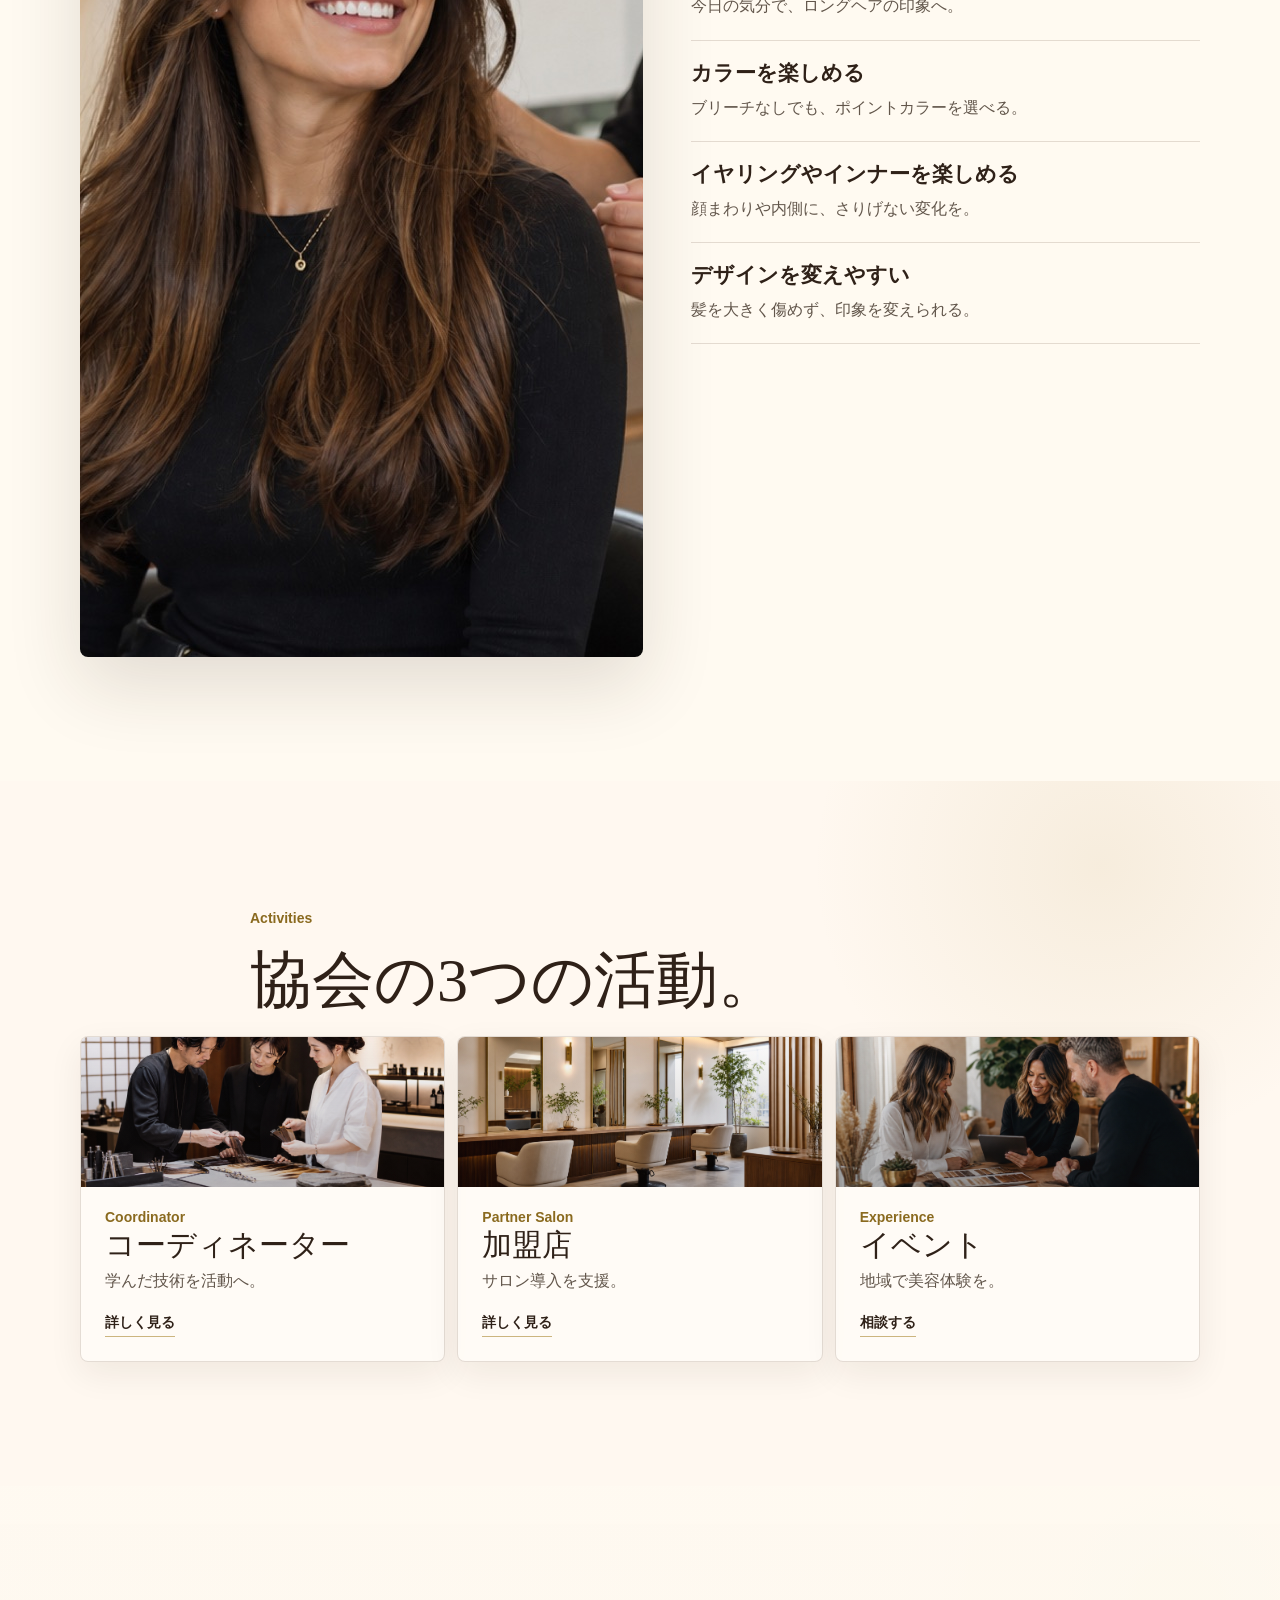
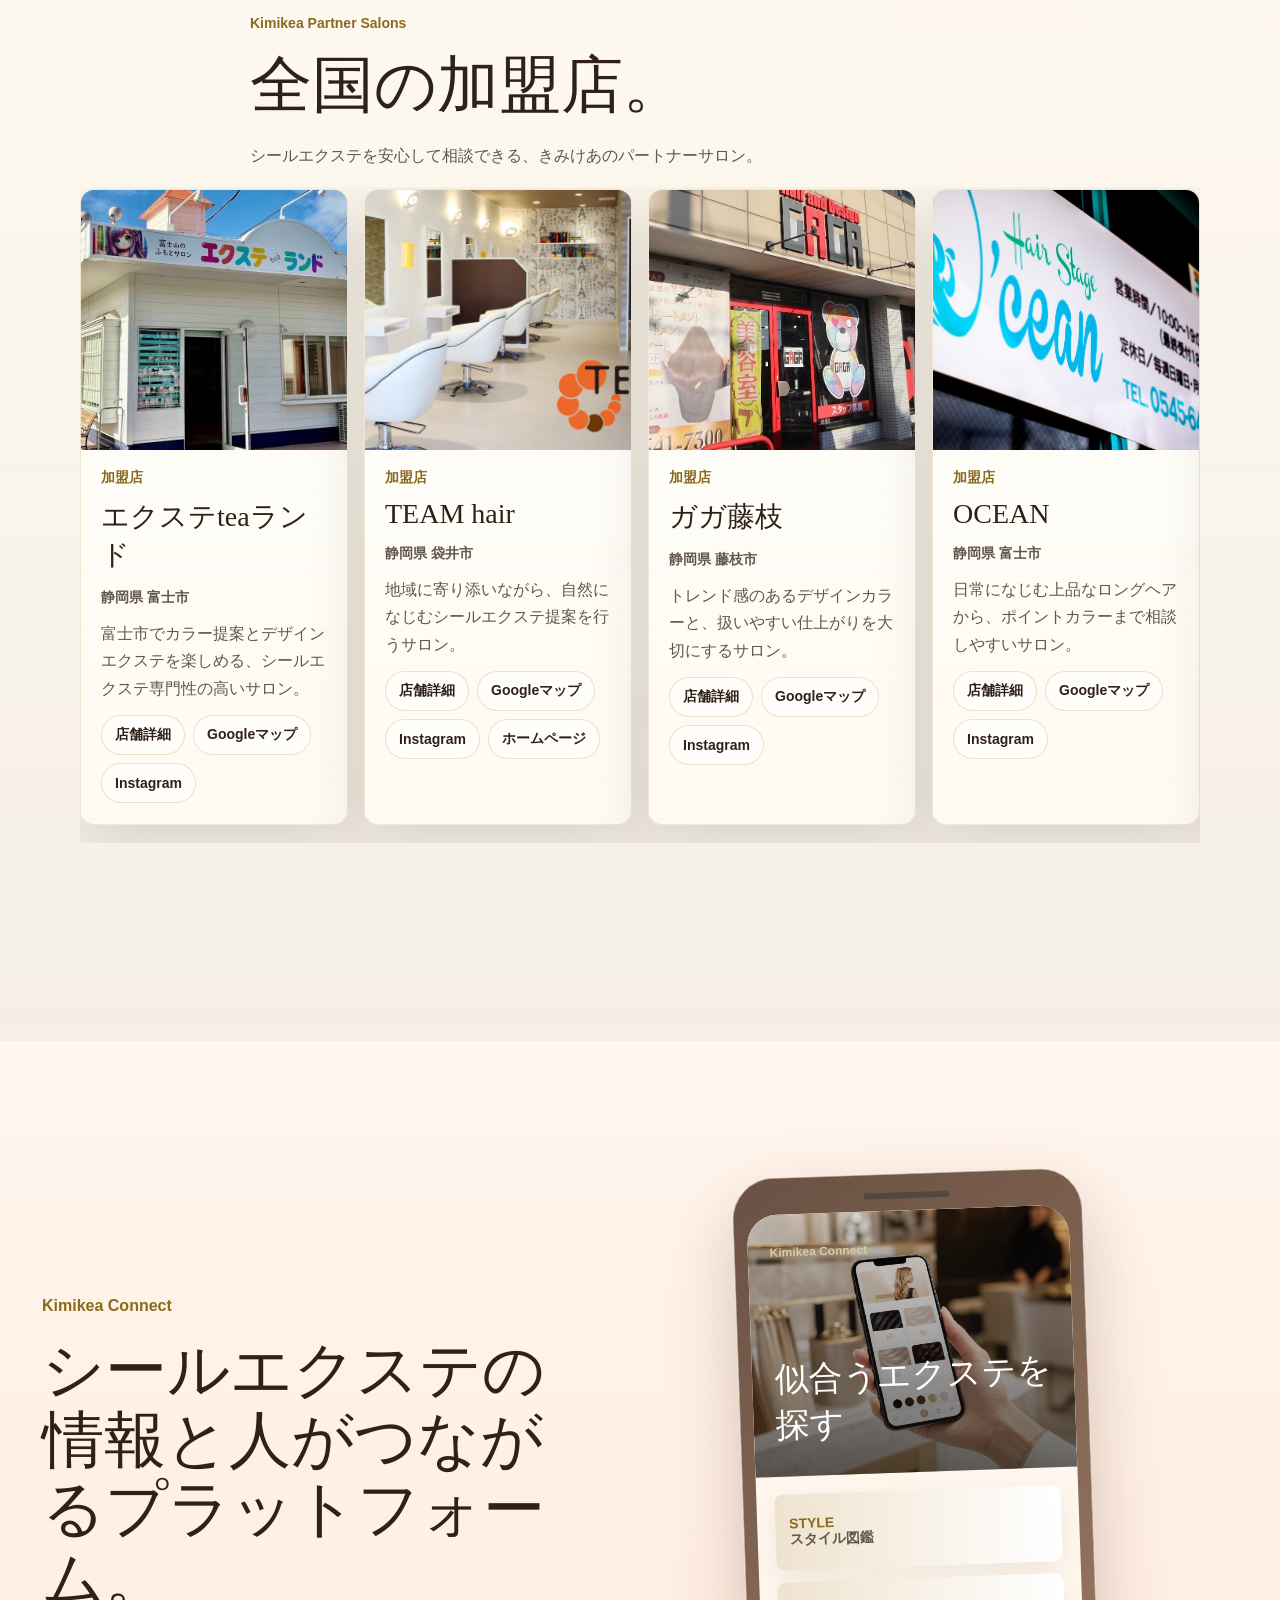
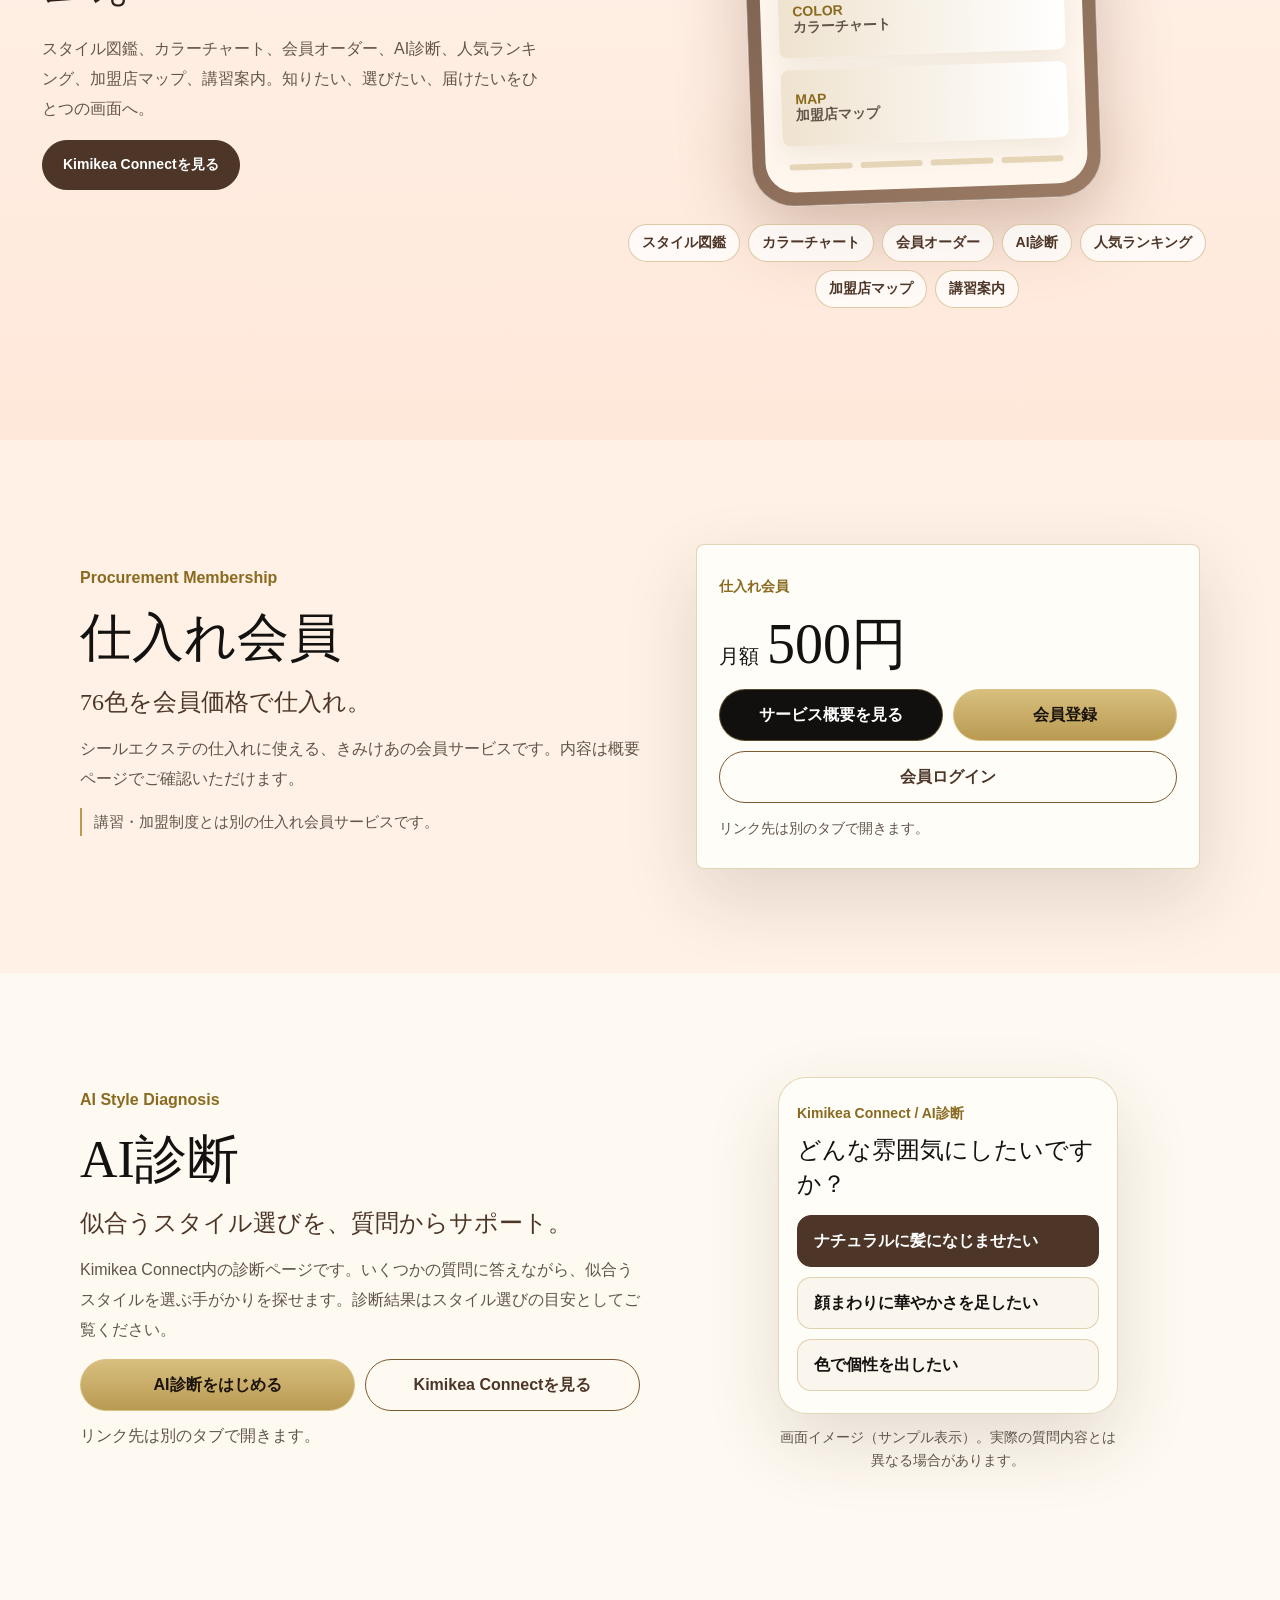
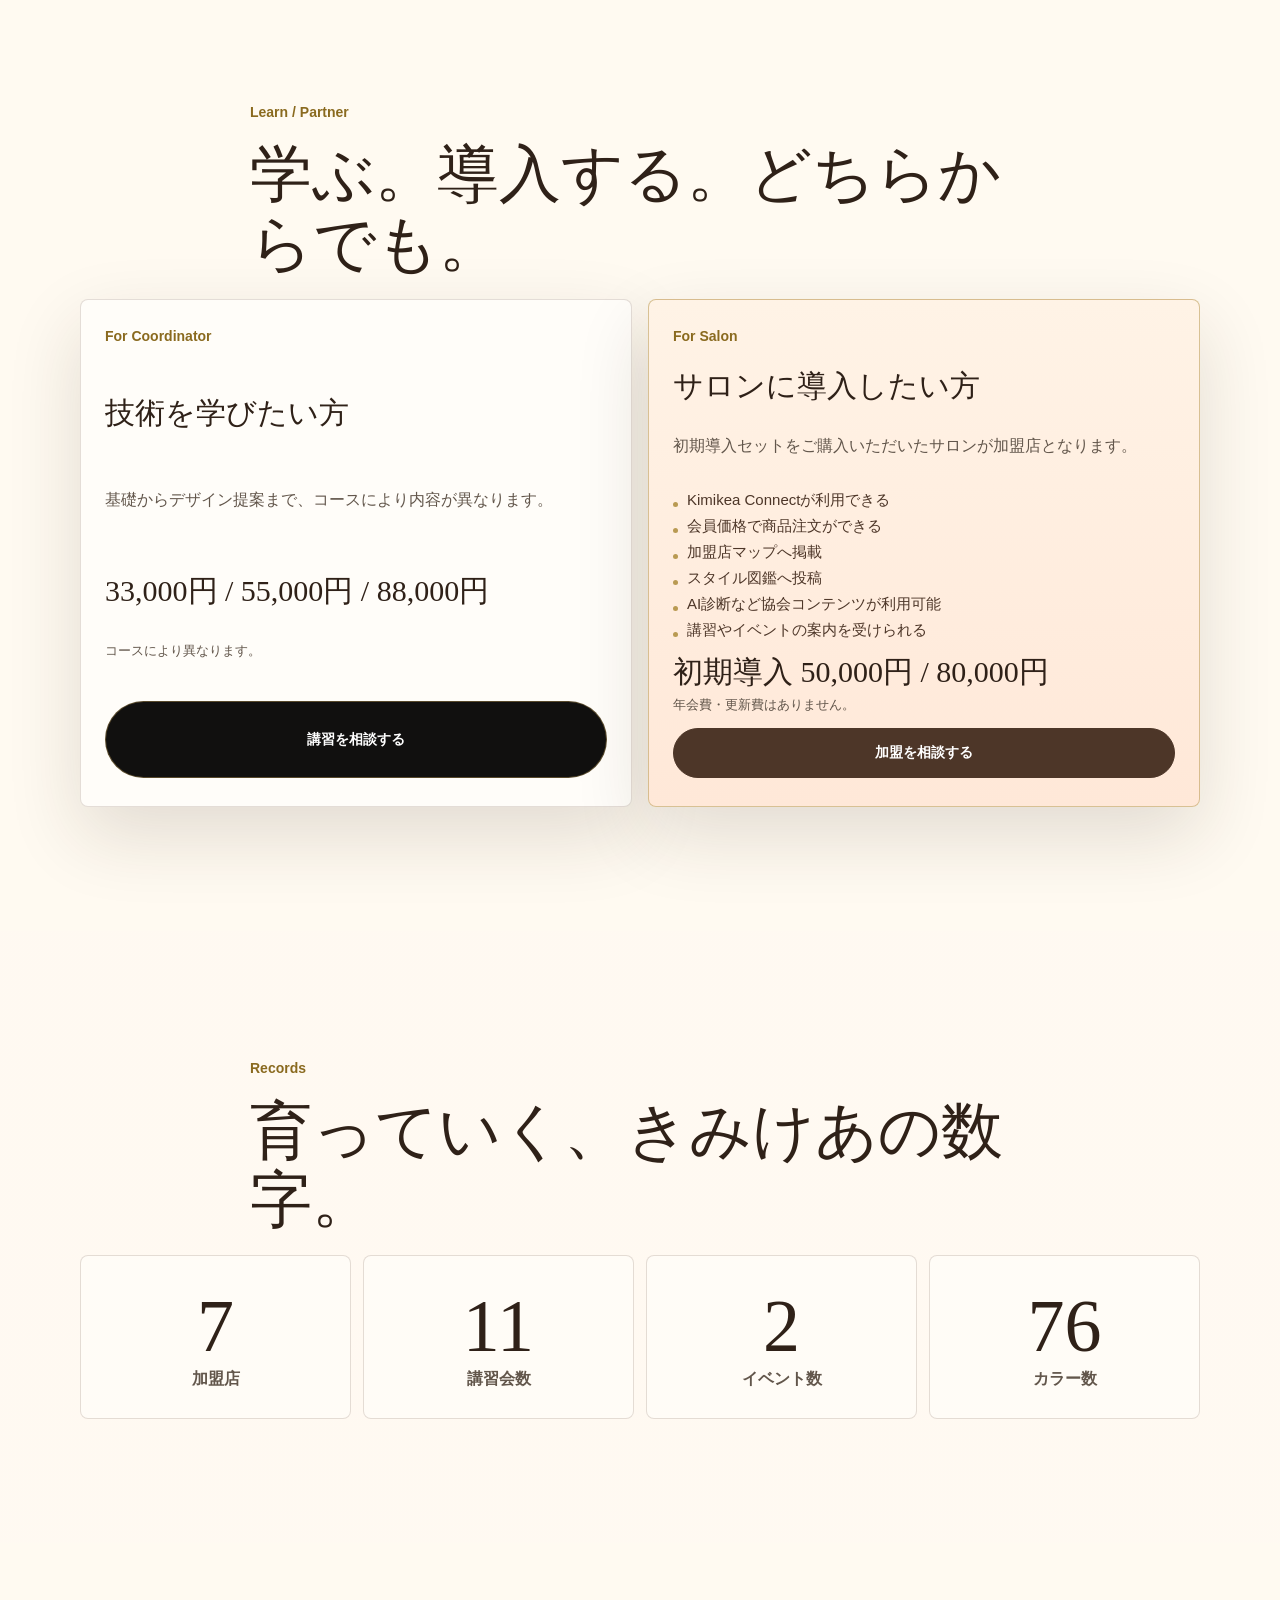
==== commit 054c75ed: "Clarify homepage audiences and purpose menus with a brighter review design" ====
--- a/docs/review-20261126.html
+++ b/docs/review-20261126.html
@@ -5,7 +5,7 @@
   <meta charset="UTF-8">
   <meta name="viewport" content="width=device-width, initial-scale=1, viewport-fit=cover">
   <meta name="theme-color" content="#f6f1e8">
-  <meta name="color-scheme" content="light dark">
+  <meta name="color-scheme" content="light">
   <meta name="format-detection" content="telephone=no">
   <title>NPO法人シールエクステ協会きみけあ | 日本一シールエクステがわかる公式サイト</title>
   <meta name="description" content="NPO法人シールエクステ協会きみけあ公式サイト。シールエクステ講習、資格認定、加盟店支援、Kimikea Connect、カラーチャート、AI診断を通じて、シールエクステをもっと自由で安心できる美容文化にします。">
@@ -24,7 +24,7 @@
   <meta property="og:image" content="https://boss-team1129.github.io/kimikea-official-site/assets/hero-main.jpg">
   <meta name="twitter:card" content="summary_large_image">
   <link rel="preload" as="image" href="./assets/hero-main.jpg" fetchpriority="high">
-  <link rel="stylesheet" href="./style-review-20261126.css?v=20261126-style-gallery-1">
+  <link rel="stylesheet" href="./style-review-20261126.css?v=20261126-purpose-light-1">
   <script type="application/ld+json">
   {
     "@context": "https://schema.org",
@@ -61,10 +61,10 @@
     </a>
     <button class="menu-toggle" type="button" aria-controls="siteNav" aria-expanded="false">Menu</button>
     <nav id="siteNav" class="site-nav" aria-label="主要メニュー">
-      <a href='#membership'>仕入れ会員</a>
-      <a href='#ai-diagnosis'>AI診断</a>
-      <a href='#hong-kong'>香港</a>
-      <a href="#learn-partner">講習・加盟</a>
+      <a href="#services">取り扱い・資格</a>
+      <a href="#style-gallery">スタイル</a>
+      <a href="#color-chart">カラー</a>
+      <a href="#connect">Connect</a>
       <a href="#contact">問い合わせ</a>
     </nav>
   </header>
@@ -79,8 +79,9 @@
         <h1>シールエクステを、<br>もっと自由に。</h1>
         <p class='hero-lead'>君のためのケア。</p>
         <div class='hero-actions'>
-          <a class='button button-gold' href='#membership'>仕入れ会員を見る</a>
-          <a class='button button-ghost' href='#ai-diagnosis'>AI診断をはじめる</a>
+          <a class='hero-choice' href='#salon-registration'><strong>加盟店登録したい</strong><small>美容室向け</small></a>
+          <a class='hero-choice' href='#coordinator-course'><strong>コーディネーターの資格をとりたい</strong><small>誰でも</small></a>
+          <a class='hero-choice' href='#membership'><strong>仕入れ会員になりたい</strong><small>誰でも</small></a>
         </div>
       </div>
       <a class="scroll-cue" href="#brand-message" aria-label="次のセクションへ">SCROLL</a>
@@ -88,10 +89,27 @@
 
     <section id='services' class='section hub-section' aria-labelledby='hub-title'>
       <div class='section-head'><p class='section-kicker'>Services</p><h2 id='hub-title'>目的から選ぶ。</h2></div>
-      <div class='hub-grid'>
-        <a class='hub-card' href='#membership'><span>Procurement</span><h3>仕入れ会員</h3><p>月額500円で、76色を会員価格で仕入れ。</p><b>会員サービスを見る</b></a>
-        <a class='hub-card' href='#ai-diagnosis'><span>AI Diagnosis</span><h3>AI診断</h3><p>質問に答えて、似合うスタイルを選ぶ手がかりに。</p><b>診断について見る</b></a>
-        <a class='hub-card' href='#hong-kong'><span>Hong Kong</span><h3>香港のお客様へ</h3><p>繁體中文・English・日本語の販売ページをご案内。</p><b>香港向けページを見る</b></a>
+      <div class='hub-grid hub-panels'>
+        <div class='hub-panel' role='group' aria-labelledby='hub-panel-handle'>
+          <h3 id='hub-panel-handle'>エクステを取り扱えるようになる</h3>
+          <ul class='hub-list'>
+            <li><a class='hub-link' href='#salon-registration'><strong>加盟店登録</strong><small>美容室向け</small></a></li>
+            <li><a class='hub-link' href='#coordinator-course'><strong>コーディネーター講習</strong><small>誰でも</small></a></li>
+            <li><a class='hub-link' href='#membership'><strong>仕入れ会員</strong><small>誰でも</small></a></li>
+          </ul>
+        </div>
+        <div class='hub-panel' role='group' aria-labelledby='hub-panel-connect'>
+          <h3 id='hub-panel-connect'>Kimikea Connectの機能を使う</h3>
+          <ul class='hub-list'>
+            <li><a class='hub-link' href='#style-gallery'><strong>スタイル図鑑</strong></a></li>
+            <li><a class='hub-link' href='#color-chart'><strong>カラーチャート</strong></a></li>
+            <li><a class='hub-link' href='#ai-diagnosis'><strong>AI診断</strong></a></li>
+            <li><a class='hub-link' href='https://boss-team1129.github.io/Kimikea-Connect/index.html?view=order' target='_blank' rel='noopener noreferrer'><strong>会員オーダー</strong><span class='visually-hidden'>（新しいタブで開きます）</span></a></li>
+            <li><a class='hub-link' href='https://boss-team1129.github.io/Kimikea-Connect/index.html?view=popular' target='_blank' rel='noopener noreferrer'><strong>人気ランキング</strong><span class='visually-hidden'>（新しいタブで開きます）</span></a></li>
+            <li><a class='hub-link' href='https://boss-team1129.github.io/Kimikea-Connect/index.html?view=academy' target='_blank' rel='noopener noreferrer'><strong>講習案内</strong><span class='visually-hidden'>（新しいタブで開きます）</span></a></li>
+            <li><a class='hub-link' href='https://boss-team1129.github.io/Kimikea-Connect/index.html?view=map' target='_blank' rel='noopener noreferrer'><strong>加盟店マップ</strong><span class='visually-hidden'>（新しいタブで開きます）</span></a></li>
+          </ul>
+        </div>
       </div>
     </section>
 
@@ -110,6 +128,17 @@
       <div class="style-gallery__action">
         <a class="button button-gold style-gallery__button" href="https://boss-team1129.github.io/Kimikea-Connect/index.html?view=stylebook" target="_blank" rel="noopener noreferrer">スタイル図鑑をもっと見る<span class="visually-hidden">（新しいタブで開きます）</span></a>
       </div>
+    </section>
+
+    <section id="color-chart" class="section color-chart-section" aria-labelledby="color-chart-title">
+      <div class="section-head">
+        <p class="section-kicker">Color Chart</p>
+        <h2 id="color-chart-title">76色のカラーチャート</h2>
+        <p class="lead">地毛になじむ色から、遊べる色まで。サロンのテーブルに並ぶ毛束とカラーチャートのイメージです。</p>
+      </div>
+      <figure class="color-chart-figure"><img src="./assets/color-chart.jpg" alt="サロンのテーブルに置かれたシールエクステの毛束とカラーチャートの全体イメージ" width="1800" height="1013" loading="lazy"></figure>
+      <p class="color-chart-note">写真はカラーチャートの全体イメージです。各色の詳細はKimikea Connectでご確認ください。</p>
+      <div class="color-chart-action"><a class="button button-gold" href="https://boss-team1129.github.io/Kimikea-Connect/index.html?view=color-chart" target="_blank" rel="noopener noreferrer">色を詳しく見る<span class="visually-hidden">（新しいタブで開きます）</span></a></div>
     </section>
 
     <section id="brand-message" class="brand-message">
@@ -335,27 +364,13 @@
       </div>
     </section>
 
-    <section id='hong-kong' class='section service-section hk-section' aria-labelledby='hk-title'>
-      <div class='hk-card'>
-        <img src='./assets/style-gradation.jpg' alt='グラデーションカラーのシールエクステ' width='900' height='506' loading='lazy'>
-        <div class='hk-body'>
-          <p class='section-kicker'>Hong Kong</p>
-          <h2 id='hk-title' lang='zh-Hant'>香港客戶專頁</h2>
-          <p>香港のお客様向けの販売ページです。商品の単品購入のご案内で、国内の月額仕入れ会員とは別のサービスです。</p>
-          <p class='hk-langs'>対応言語：<span lang='zh-Hant'>繁體中文</span> / English / 日本語</p>
-          <a class='button button-gold' href='https://kimikea.team-hair.jp/hk/index.html' target='_blank' rel='noopener noreferrer'>香港向け販売ページを開く<span class='visually-hidden'>（新しいタブで開きます）</span></a>
-          <p class='ext-note'>リンク先は別のタブで開きます。</p>
-        </div>
-      </div>
-    </section>
-
     <section id="learn-partner" class="section choice-section">
       <div class="section-head reveal">
         <p class="section-kicker">Learn / Partner</p>
         <h2>学ぶ。導入する。どちらからでも。</h2>
       </div>
       <div class="choice-grid">
-        <article class="choice-card reveal">
+        <article id="coordinator-course" class="choice-card reveal">
           <span>For Coordinator</span>
           <h3>技術を学びたい方</h3>
           <p>基礎からデザイン提案まで、コースにより内容が異なります。</p>
@@ -363,7 +378,7 @@
           <small>コースにより異なります。</small>
           <a class="button button-dark" href="#contact">講習を相談する</a>
         </article>
-        <article class="choice-card dark reveal">
+        <article id="salon-registration" class="choice-card dark reveal">
           <span>For Salon</span>
           <h3>サロンに導入したい方</h3>
           <p>初期導入セットをご購入いただいたサロンが加盟店となります。</p>
@@ -443,6 +458,20 @@
       </div>
     </section>
 
+    <section id='hong-kong' class='section service-section hk-section' aria-labelledby='hk-title'>
+      <div class='hk-card'>
+        <img src='./assets/style-gradation.jpg' alt='グラデーションカラーのシールエクステ' width='900' height='506' loading='lazy'>
+        <div class='hk-body'>
+          <p class='section-kicker'>Hong Kong</p>
+          <h2 id='hk-title' lang='zh-Hant'>香港客戶專頁</h2>
+          <p>香港のお客様向けの販売ページです。商品の単品購入のご案内で、国内の月額仕入れ会員とは別のサービスです。</p>
+          <p class='hk-langs'>対応言語：<span lang='zh-Hant'>繁體中文</span> / English / 日本語</p>
+          <a class='button button-gold' href='https://kimikea.team-hair.jp/hk/index.html' target='_blank' rel='noopener noreferrer'>香港向け販売ページを開く<span class='visually-hidden'>（新しいタブで開きます）</span></a>
+          <p class='ext-note'>リンク先は別のタブで開きます。</p>
+        </div>
+      </div>
+    </section>
+
     <section id='association' class='section service-section association-section' aria-labelledby='association-title'>
       <div class='association-card'>
         <figure class='association-logo'><img src='./assets/association-logo.png' alt='NPO法人シールエクステ協会 きみけあ のロゴ' width='1440' height='810' loading='lazy'></figure>
--- a/docs/style-review-20261126.css
+++ b/docs/style-review-20261126.css
@@ -1,5 +1,5 @@
 :root {
-  color-scheme: light dark;
+  color-scheme: light;
   --bg: #f4eee4;
   --paper: #fffdf8;
   --ivory: #fbf6ed;
@@ -1477,48 +1477,6 @@
   .button,
   .contact-actions .button {
     width: 100%;
-  }
-}
-
-@media (prefers-color-scheme: dark) {
-  :root {
-    --bg: #15120f;
-    --paper: #211d18;
-    --ivory: #211d18;
-    --ink: #f7f1e8;
-    --muted: #c7bbad;
-    --line: rgba(255,255,255,.14);
-  }
-
-  body {
-    background: #15120f;
-  }
-
-  .site-header {
-    background: rgba(21,18,15,.74);
-  }
-
-  .menu-toggle,
-  .activity-row article,
-  .stats-grid article {
-    background: rgba(255,255,255,.06);
-  }
-
-  .charm-section,
-  .choice-section,
-  .news-section,
-  .faq-section {
-    background: #1a1612;
-  }
-
-  .world-card,
-  .choice-card {
-    background: rgba(255,255,255,.055);
-  }
-
-  .button-light {
-    background: #f5ebd9;
-    color: #161514;
   }
 }
 
@@ -1623,7 +1581,6 @@
 .association-card{grid-template-columns:minmax(0,.8fr) minmax(0,1.2fr);align-items:center;gap:44px;padding:40px}
 .association-section h2{font-size:clamp(30px,4vw,44px)}
 }
-@media (prefers-color-scheme:dark){.site-header a:focus-visible,.site-header button:focus-visible{outline-color:#f1d99a}}
 
 /* Style gallery */
 .style-gallery{background:#fffaf1}
@@ -1643,11 +1600,88 @@
 .style-gallery__item figcaption{padding:14px 12px 16px;font-size:16px}
 .style-gallery__note{font-size:14px}
 }
-@media (prefers-color-scheme:dark){
-.style-gallery{background:#1a1612}
-.style-gallery .section-kicker{color:var(--gold-soft)}
-.style-gallery__item img{background:#2a241d}
-.style-gallery a:focus-visible{outline-color:#f1d99a}
+
+/* Light renewal overrides */
+:root{--bg:#fff8f0;--paper:#fffdf9;--ivory:#fff7ee;--ink:#2f2118;--muted:#62564b;--line:rgba(90,60,40,.16)}
+body{font-size:16px;background:radial-gradient(circle at 8% 0,rgba(255,224,212,.6),transparent 24rem),linear-gradient(180deg,#fffdf9,#fff6ec 40rem,#fffaf3)}
+.site-header{background:rgba(255,251,245,.92)}
+.choice-card{scroll-margin-top:104px}
+.eyebrow,.section-kicker{color:#8a6a1f;font-size:14px}
+.world-card span,.choice-card span,.activity-row span,.shop-card-body span,.shop-meta,.notice-list time,.app-cards b{color:#8a6a1f}
+.world-card span,.choice-card span,.activity-row span{font-size:14px}
+.message-copy p:not(.section-kicker),.section-head .lead,.connect-copy p,.contact-inner p{font-size:16px}
+.notice-list p,.shop-card p,details p{font-size:16px}
+.shop-card .shop-meta,.shop-card-body span,.notice-list time,.app-cards b,.feature-list li,.style-strip span,.association-info dt,.ai-screen-head,.scroll-cue,.shop-actions a,.style-gallery__note,.site-footer p,.brand .brand-text small{font-size:14px}
+.choice-points{font-size:15px}
+.style-variation-section{background:linear-gradient(180deg,#fffaf1,#fff1e6)}
+.membership-section,.hk-section,.association-section{background:#fff1e6}
+.world-card-wide{background:#fff1e6;color:var(--ink)}
+.world-card-wide p{color:var(--muted)}
+.world-card-wide a{color:var(--ink)}
+/* Hero */
+.hero{background:#5a4034}
+.hero-media::after{background:linear-gradient(180deg,rgba(70,44,30,.1),rgba(70,44,30,.04) 38%,rgba(50,30,20,.58)),linear-gradient(90deg,rgba(50,30,20,.4),rgba(50,30,20,.05) 62%,rgba(50,30,20,.1))}
+.hero .eyebrow{color:#fff1c9}
+.hero h1,.hero .eyebrow,.hero-lead{text-shadow:0 2px 16px rgba(40,24,14,.5)}
+.hero-actions{display:grid;grid-template-columns:1fr;gap:12px;margin-top:26px;padding-right:30px}
+.hero-choice{display:grid;gap:4px;align-content:center;height:auto;min-height:84px;padding:16px 20px;border:1px solid rgba(185,154,82,.75);border-radius:var(--radius);background:rgba(255,251,244,.96);color:#2f2118;box-shadow:0 14px 34px rgba(40,24,14,.24);transition:transform .28s ease,box-shadow .28s ease}
+.hero-choice:hover{transform:translateY(-3px);box-shadow:0 18px 40px rgba(40,24,14,.3)}
+.hero-choice strong{font-size:18px;line-height:1.4}
+.hero-choice small{color:#6b4f1c;font-size:14px;font-weight:800;line-height:1.5}
+.hero .hero-choice:focus-visible{outline-color:#fff}
+/* Purpose hub */
+.hub-section{background:linear-gradient(180deg,#fffdf9,#fff3ea)}
+.hub-panels{grid-template-columns:1fr;align-items:stretch}
+.hub-panel{display:grid;gap:14px;align-content:start;padding:24px 20px;border:1px solid rgba(185,154,82,.4);border-radius:var(--radius);background:#fffdf9;box-shadow:0 12px 34px rgba(90,52,32,.08)}
+.hub-panel h3{margin:0;color:var(--brown);font-family:var(--font-serif);font-size:24px;font-weight:400;line-height:1.4}
+.hub-list{display:grid;gap:10px;margin:0;padding:0;list-style:none}
+.hub-link{display:flex;flex-wrap:wrap;align-items:baseline;justify-content:space-between;gap:4px 12px;min-height:56px;padding:14px 16px;border:1px solid rgba(185,154,82,.45);border-radius:var(--radius);background:#fff7ee;color:var(--ink);transition:transform .28s ease,background .28s ease,border-color .28s ease}
+.hub-link:hover{transform:translateY(-2px);border-color:#b99a52;background:#fff}
+.hub-link strong{font-size:17px;line-height:1.5}
+.hub-link small{color:#6b4f1c;font-size:14px;font-weight:800}
+/* Color chart */
+.color-chart-section{padding:64px 12px;background:linear-gradient(180deg,#fff7ee,#fffdf9);--muted:#5f554b}
+.color-chart-section h2{margin-bottom:14px}
+.color-chart-figure{width:100%;max-width:1600px;margin:28px auto 0;overflow:hidden;border:1px solid rgba(185,154,82,.45);border-radius:var(--radius);background:#fffdf9;box-shadow:var(--shadow)}
+.color-chart-figure img{width:100%;height:auto;aspect-ratio:1800/1013;object-fit:contain}
+.color-chart-note{max-width:780px;margin:16px auto 0;color:var(--muted);font-size:14px;line-height:1.7;text-align:center}
+.color-chart-action{display:flex;justify-content:center;margin-top:22px}
+.color-chart-action .button{min-height:56px;padding:12px 28px;font-size:16px}
+/* Formerly dark panels */
+.brand-declaration{background:linear-gradient(180deg,rgba(255,248,240,.9),rgba(255,236,224,.94)),url(./assets/style-gradation.jpg) 62% center/cover;color:#3a2a1f}
+.brand-declaration::after{background:linear-gradient(180deg,transparent,rgba(255,226,210,.4))}
+.brand-declaration .section-kicker{color:#8a6a1f}
+.brand-declaration p:not(.section-kicker){color:#5a4638}
+.connect-section{background:linear-gradient(180deg,#fff6ee,#ffe8da);color:var(--ink)}
+.connect-copy .section-kicker{color:#8a6a1f}
+.connect-copy p{color:var(--muted)}
+.feature-list li{border-color:rgba(185,154,82,.5);background:rgba(255,255,255,.75);color:var(--brown)}
+.phone-mockup{border-color:rgba(255,255,255,.5);background:linear-gradient(145deg,#6a5143,#9b7b64);box-shadow:0 30px 70px rgba(90,52,32,.25)}
+.contact-section{background:linear-gradient(180deg,rgba(255,247,240,.88),rgba(255,233,221,.94)),url(./assets/community-event.jpg) center/cover;color:var(--ink)}
+.contact-inner{border-color:rgba(185,154,82,.5);background:rgba(255,253,249,.86)}
+.contact-inner .section-kicker{color:#8a6a1f}
+.contact-inner p{color:var(--muted)}
+.contact-section .button-ghost{border-color:#7a5b32;background:#fff;color:var(--brown)}
+.connect-section .button-light,.contact-section .button-light,.choice-card.dark .button-light{border-color:var(--brown);background:var(--brown);color:#fff}
+.connect-section a:focus-visible,.contact-section a:focus-visible,.site-footer a:focus-visible{outline-color:#8a6a1f}
+.choice-card.dark{border-color:rgba(185,154,82,.55);background:linear-gradient(180deg,#fff3e6,#ffe8d8);color:var(--ink)}
+.choice-card.dark p,.choice-card.dark small{color:var(--muted)}
+.choice-card.dark .choice-points{color:var(--brown)}
+.choice-card.dark .choice-points li::before{background:#b99a52}
+.site-footer{border-top:1px solid rgba(185,154,82,.4);background:#f6e6d8;color:#5a4638}
+.site-footer strong{color:var(--brown)}
+.site-footer .footer-brandline,.footer-links a{color:#5a3d22}
+@media (min-width:760px){
+.hero-actions{grid-template-columns:repeat(3,minmax(0,1fr));max-width:980px}
+.hub-panels{grid-template-columns:repeat(2,minmax(0,1fr))}
+.color-chart-section{padding:88px 24px}
+.site-nav{color:var(--brown)}
+}
+@media (max-width:759px){
+.site-nav{background:#fffaf3;color:var(--ink)}
+.is-menu-open .site-header{border-bottom-color:rgba(185,154,82,.3);background:rgba(255,250,243,.98)}
+.is-menu-open .brand,.is-menu-open .brand small,.is-menu-open .menu-toggle{color:var(--ink)}
+.is-menu-open .site-nav a:focus-visible,.is-menu-open .menu-toggle:focus-visible{outline-color:#8a6a1f}
 }
 
 @media (prefers-reduced-motion: reduce) {
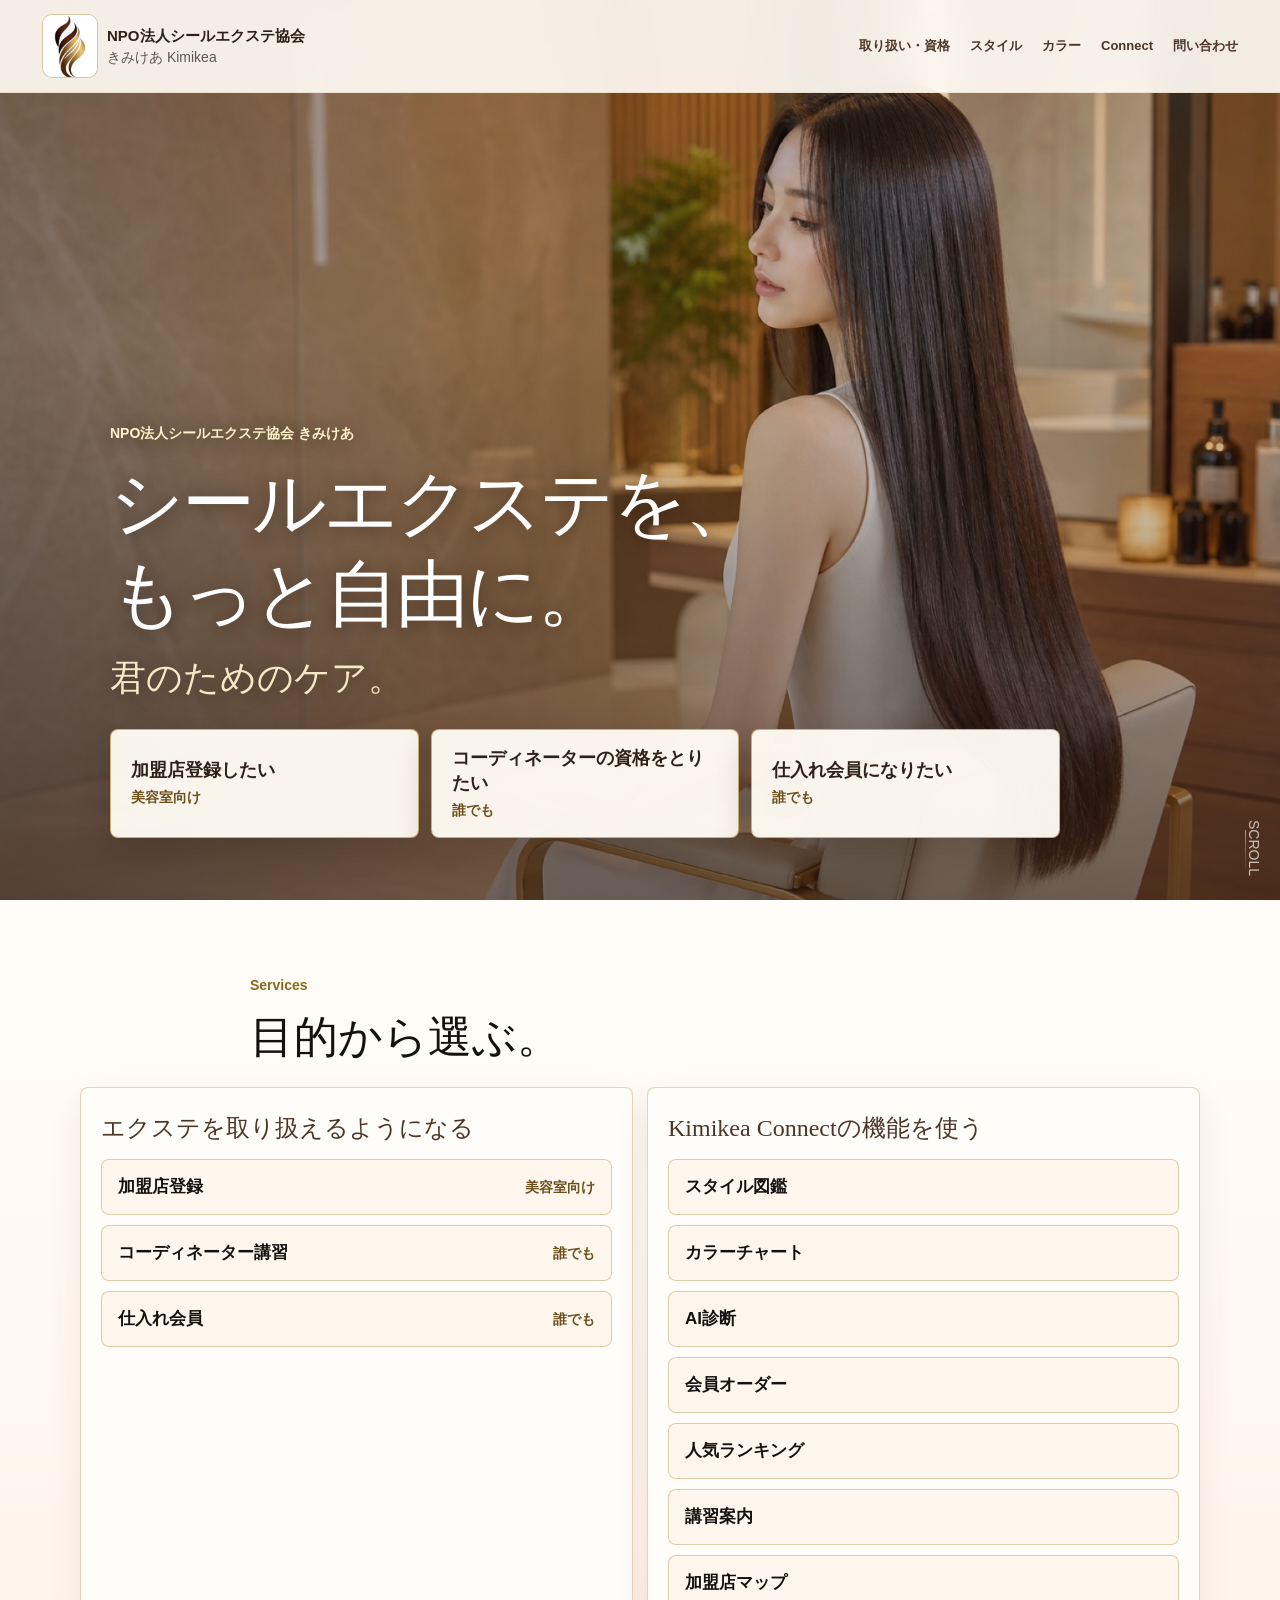
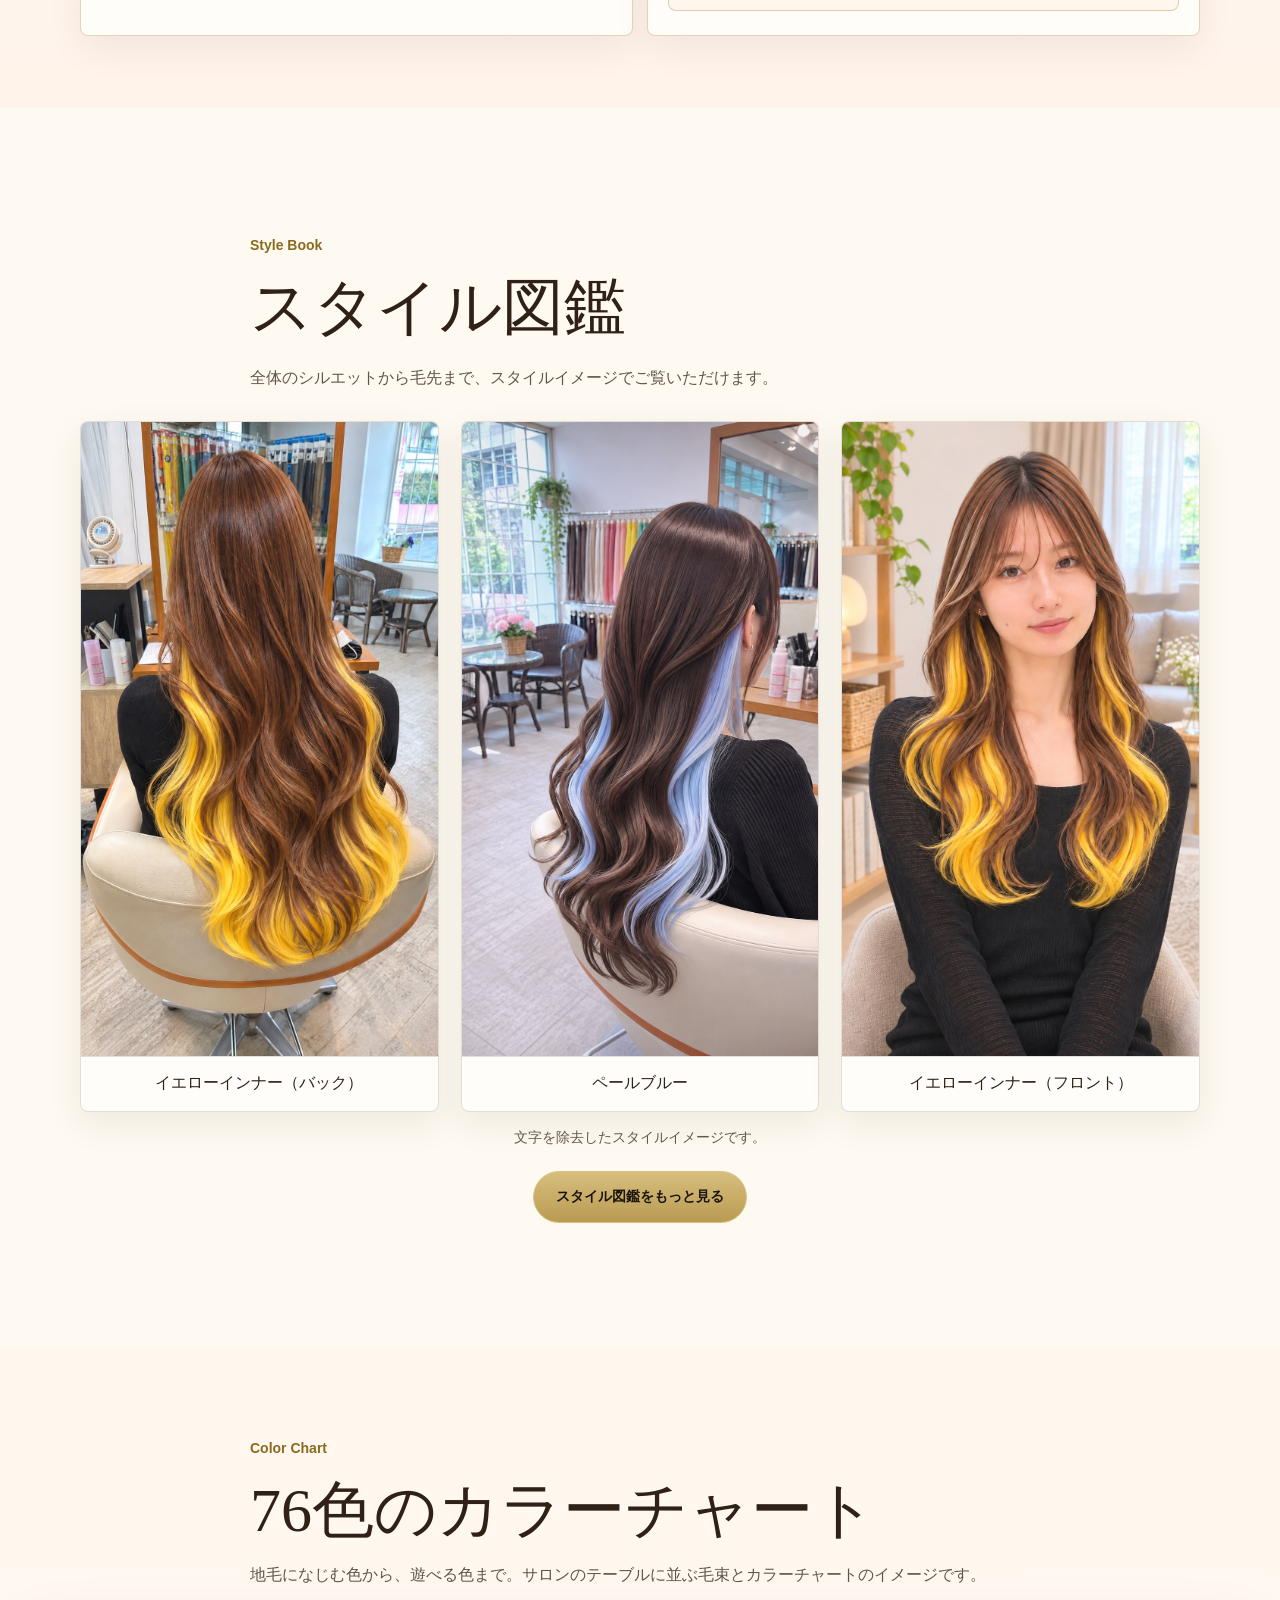
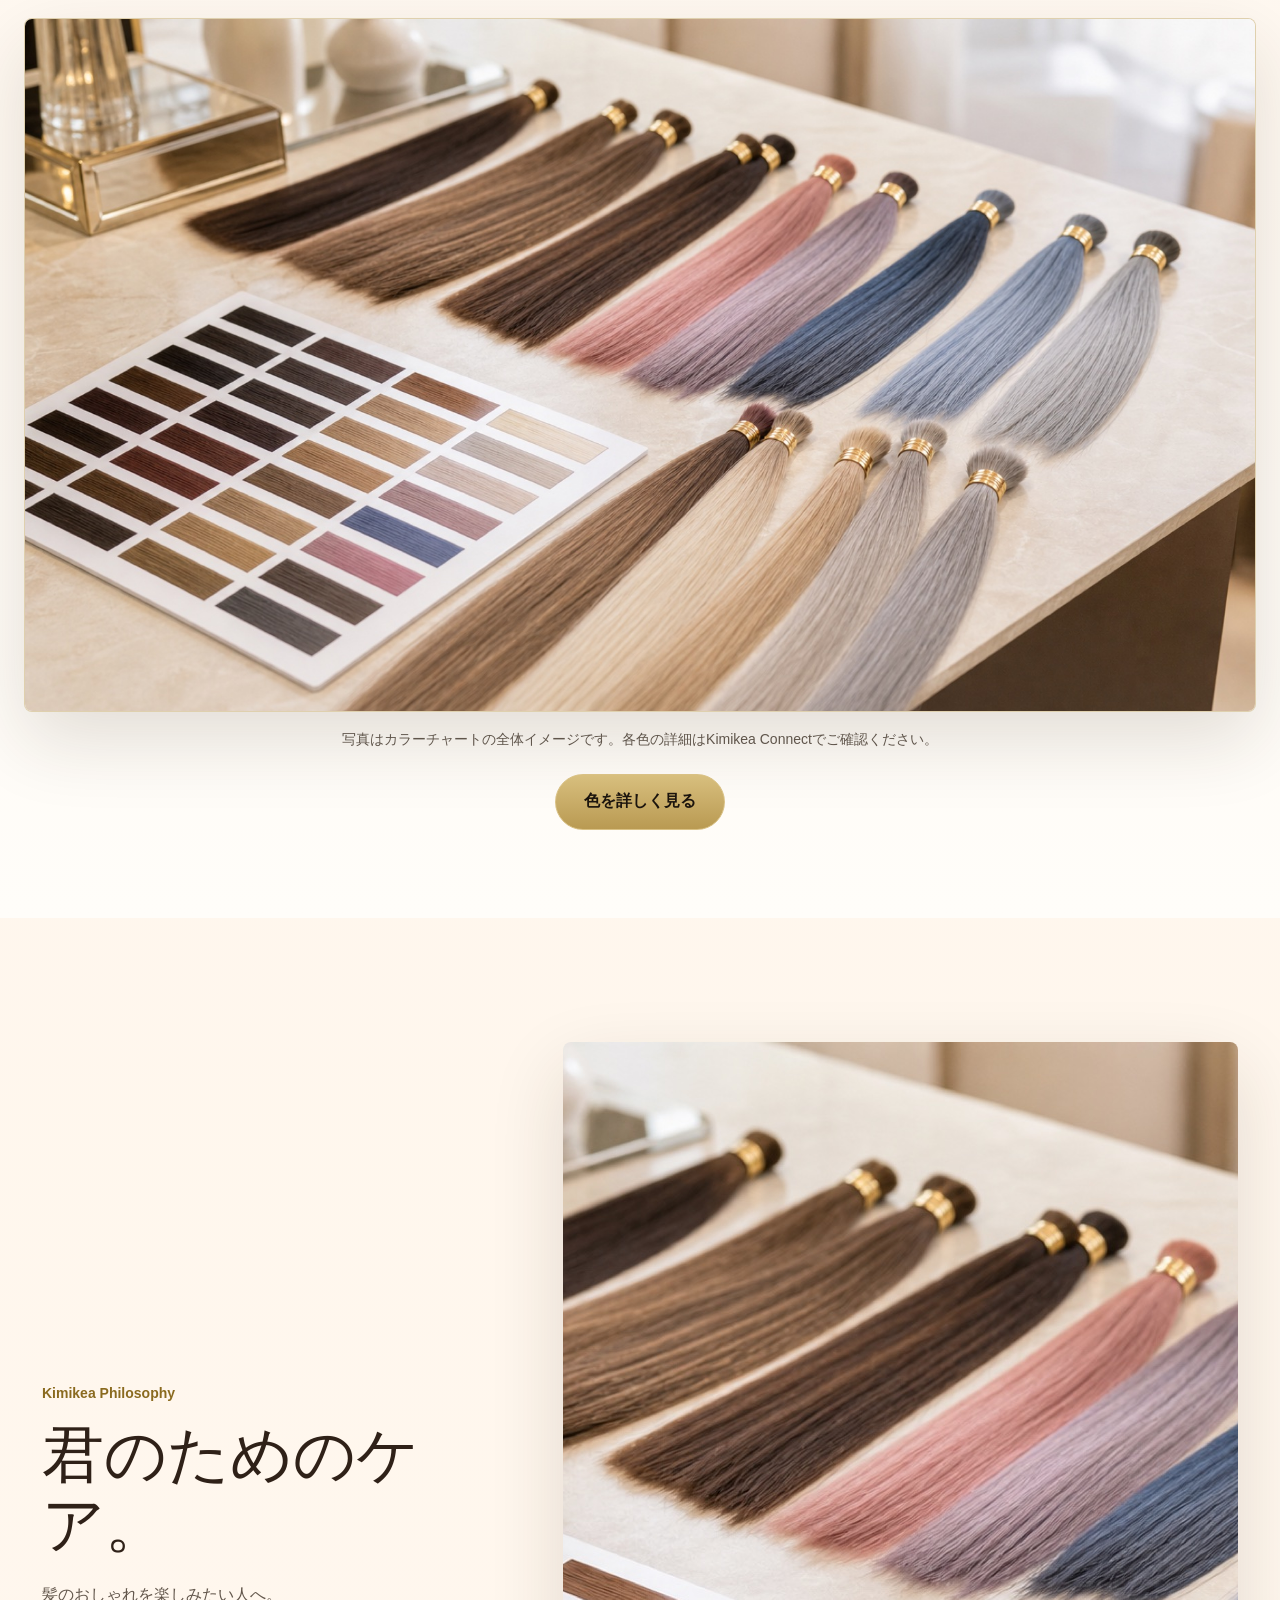
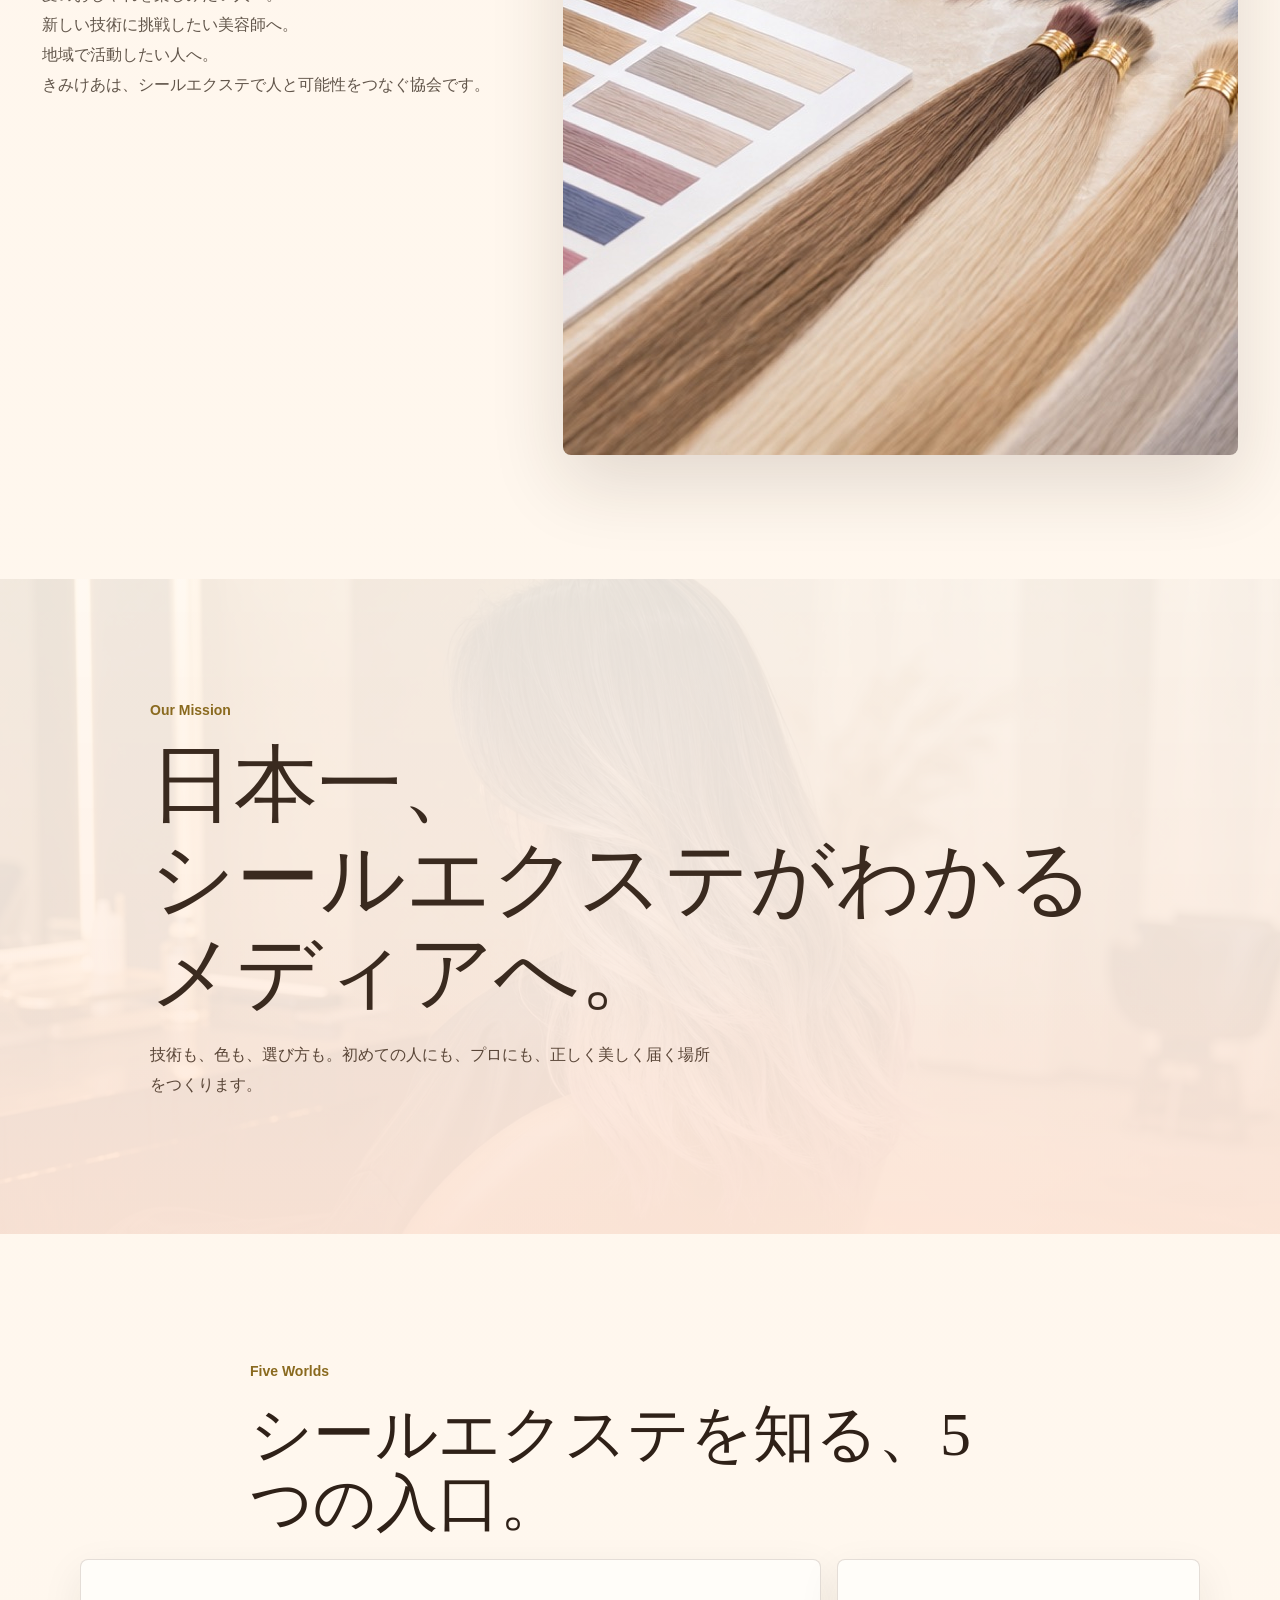
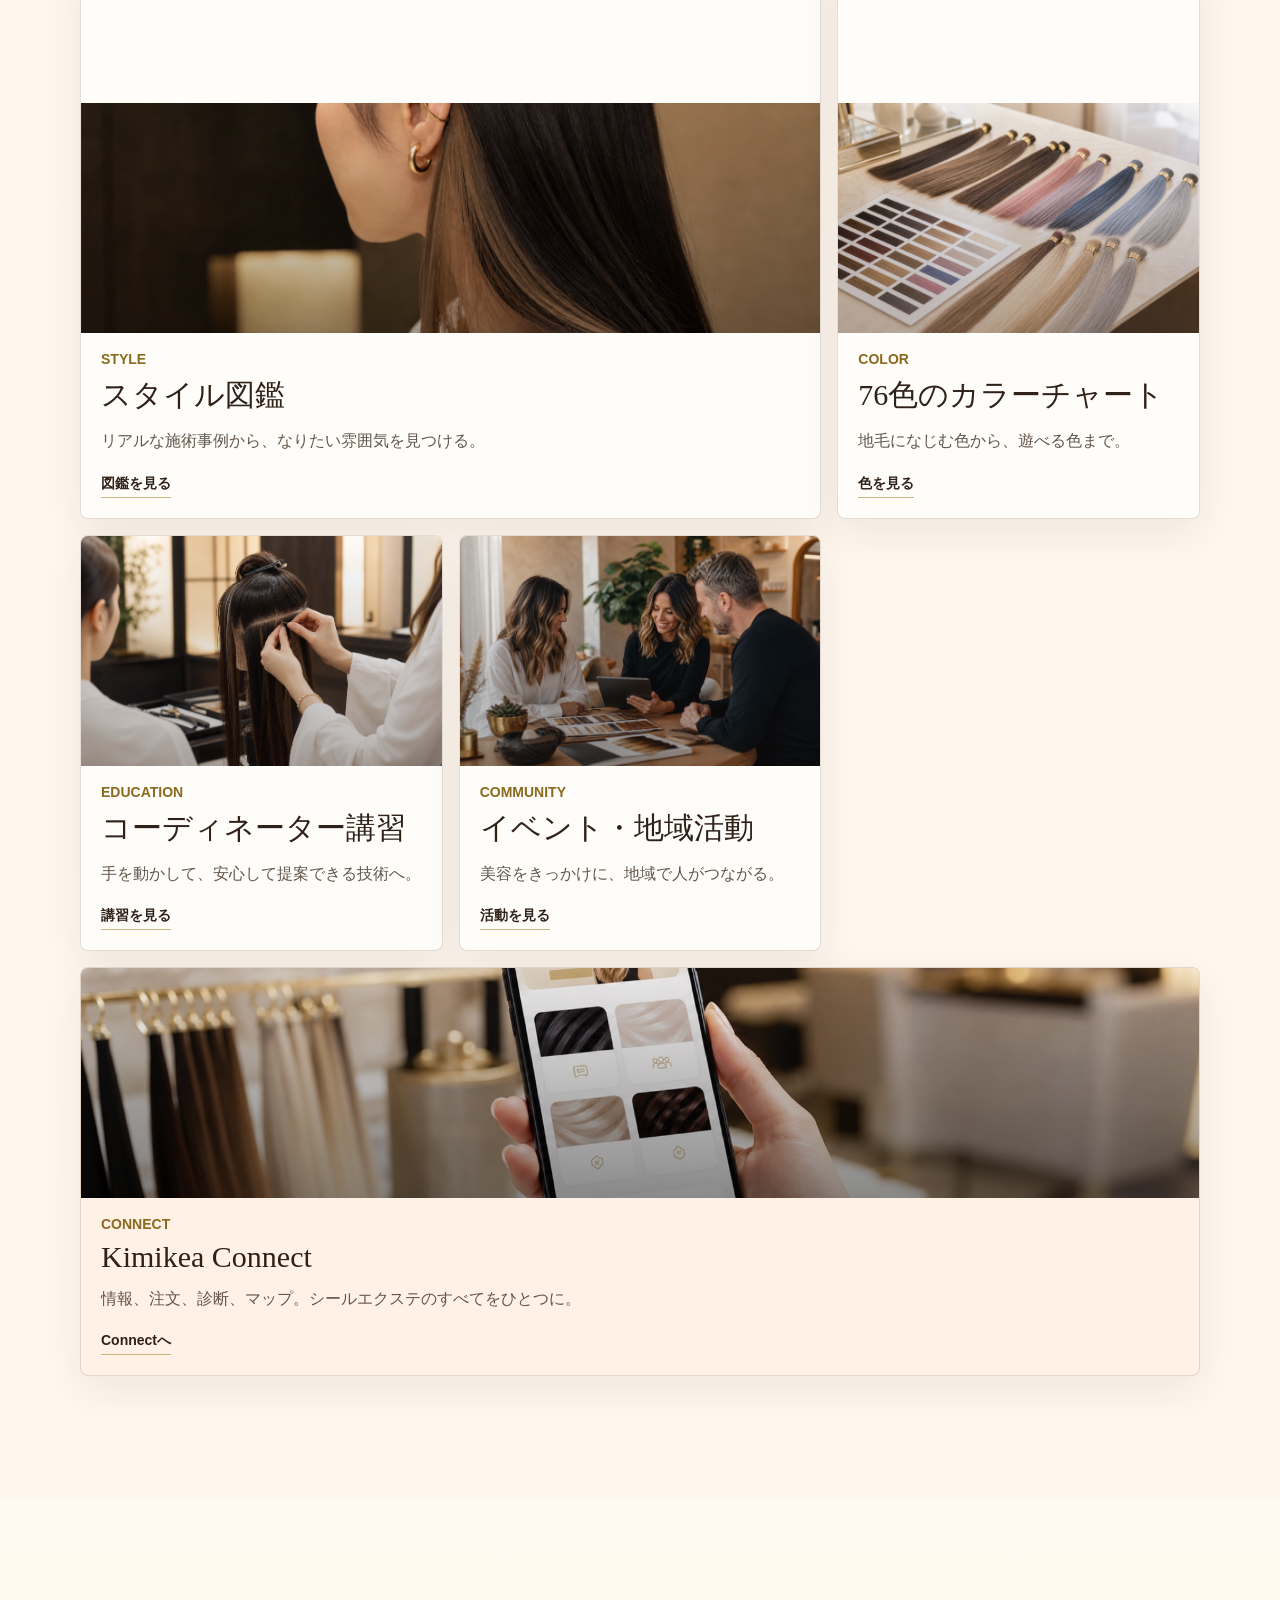
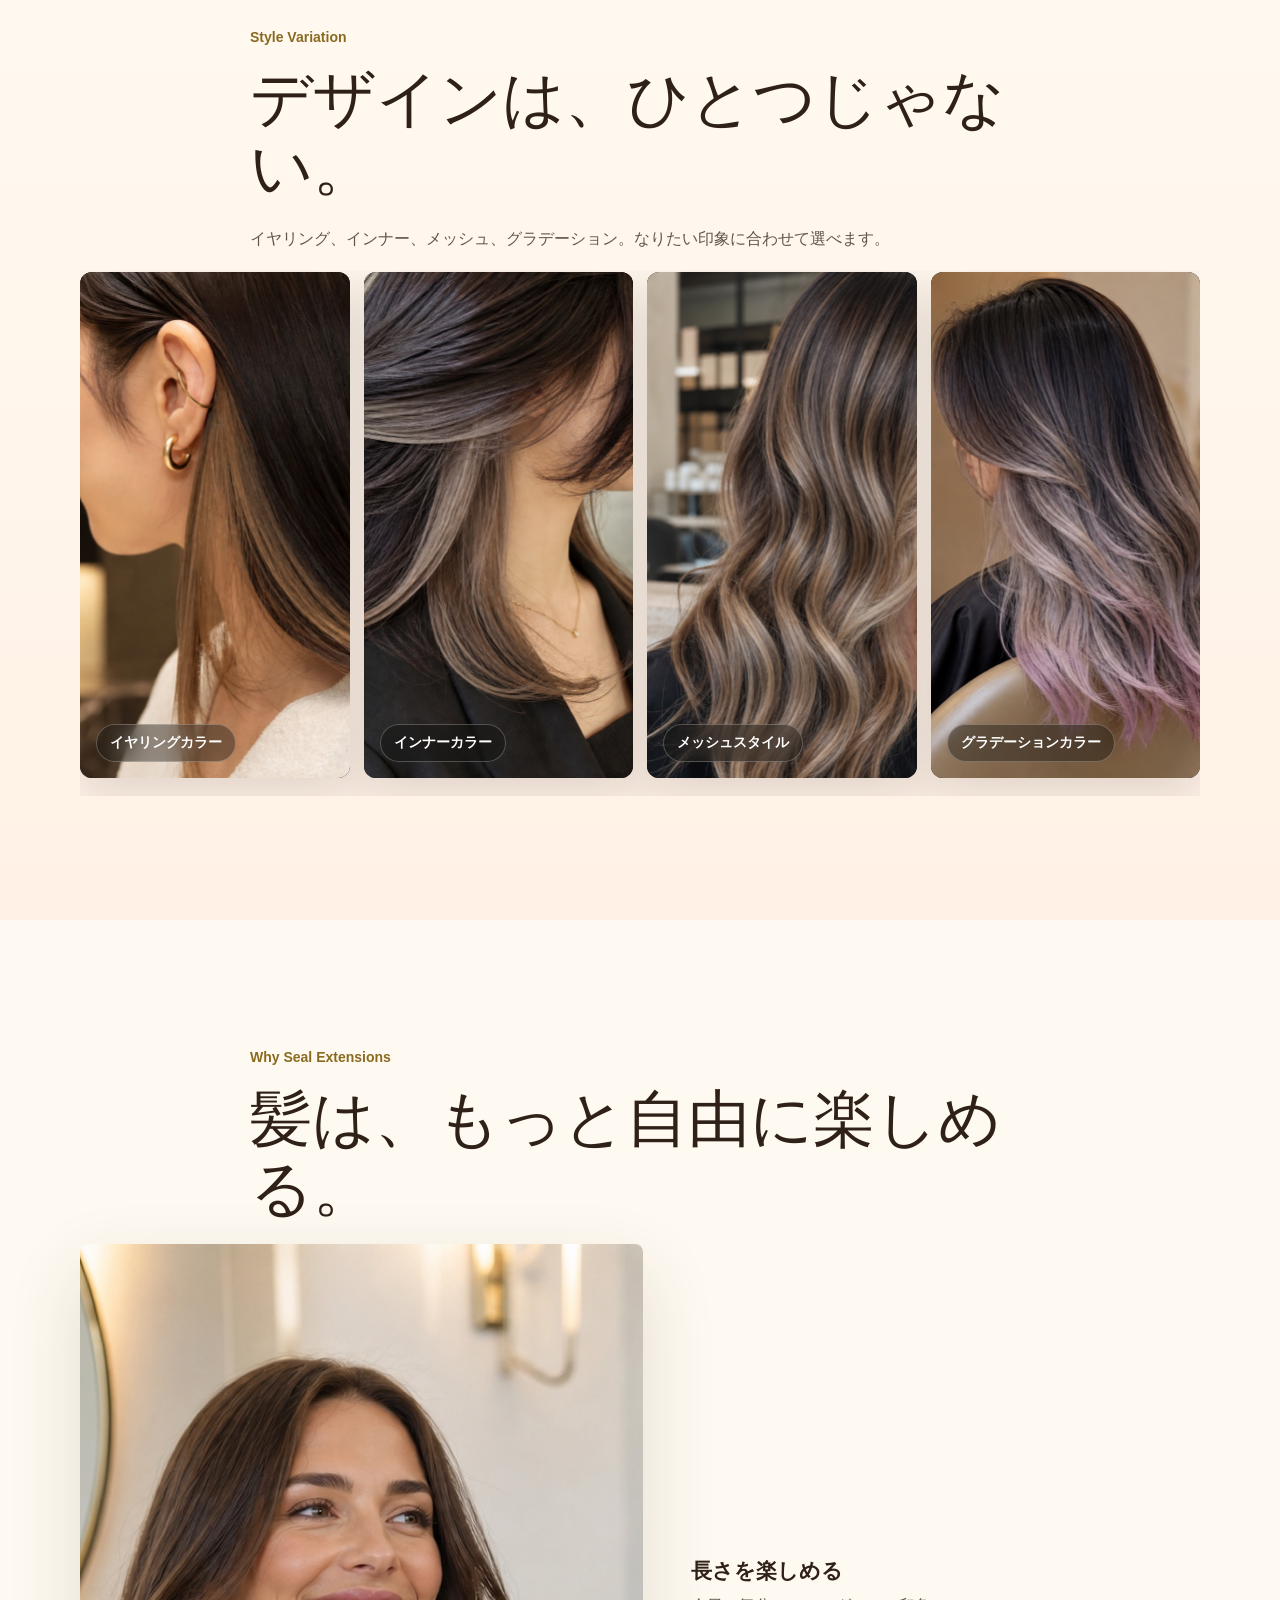
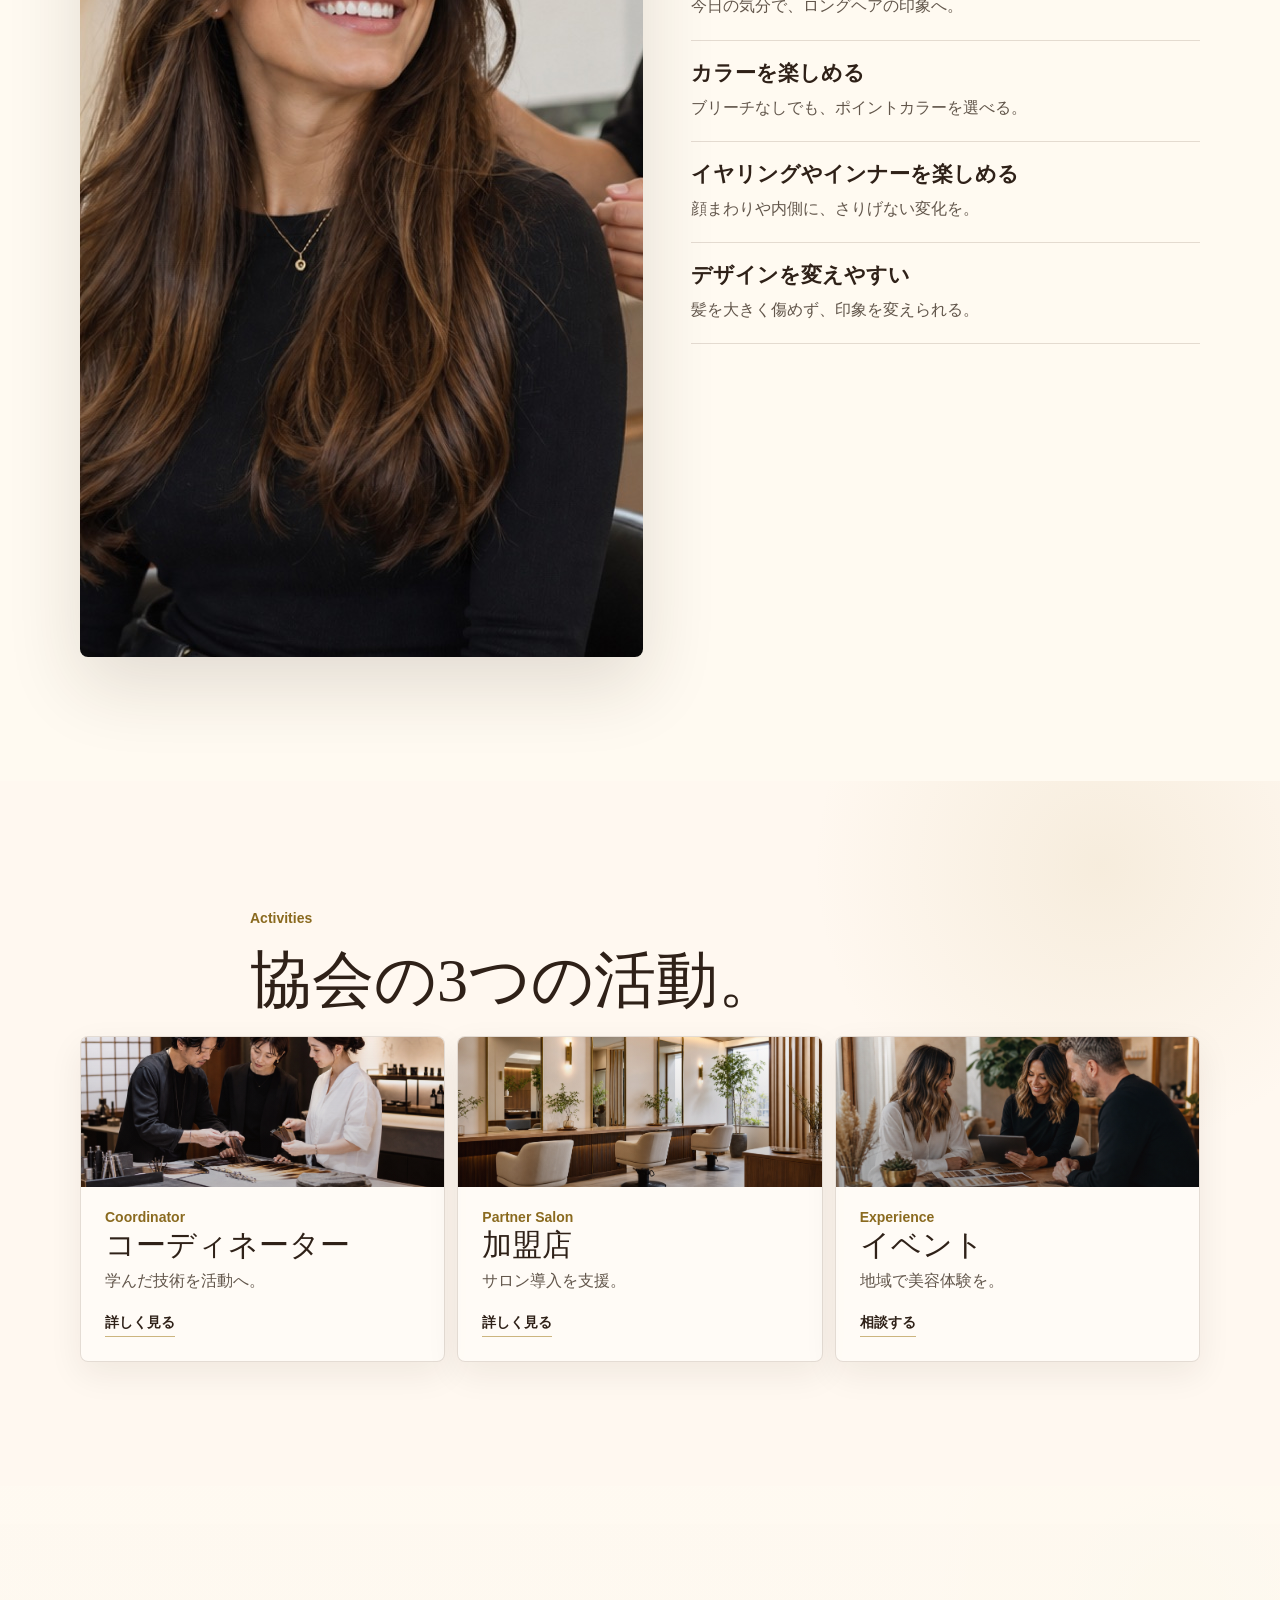
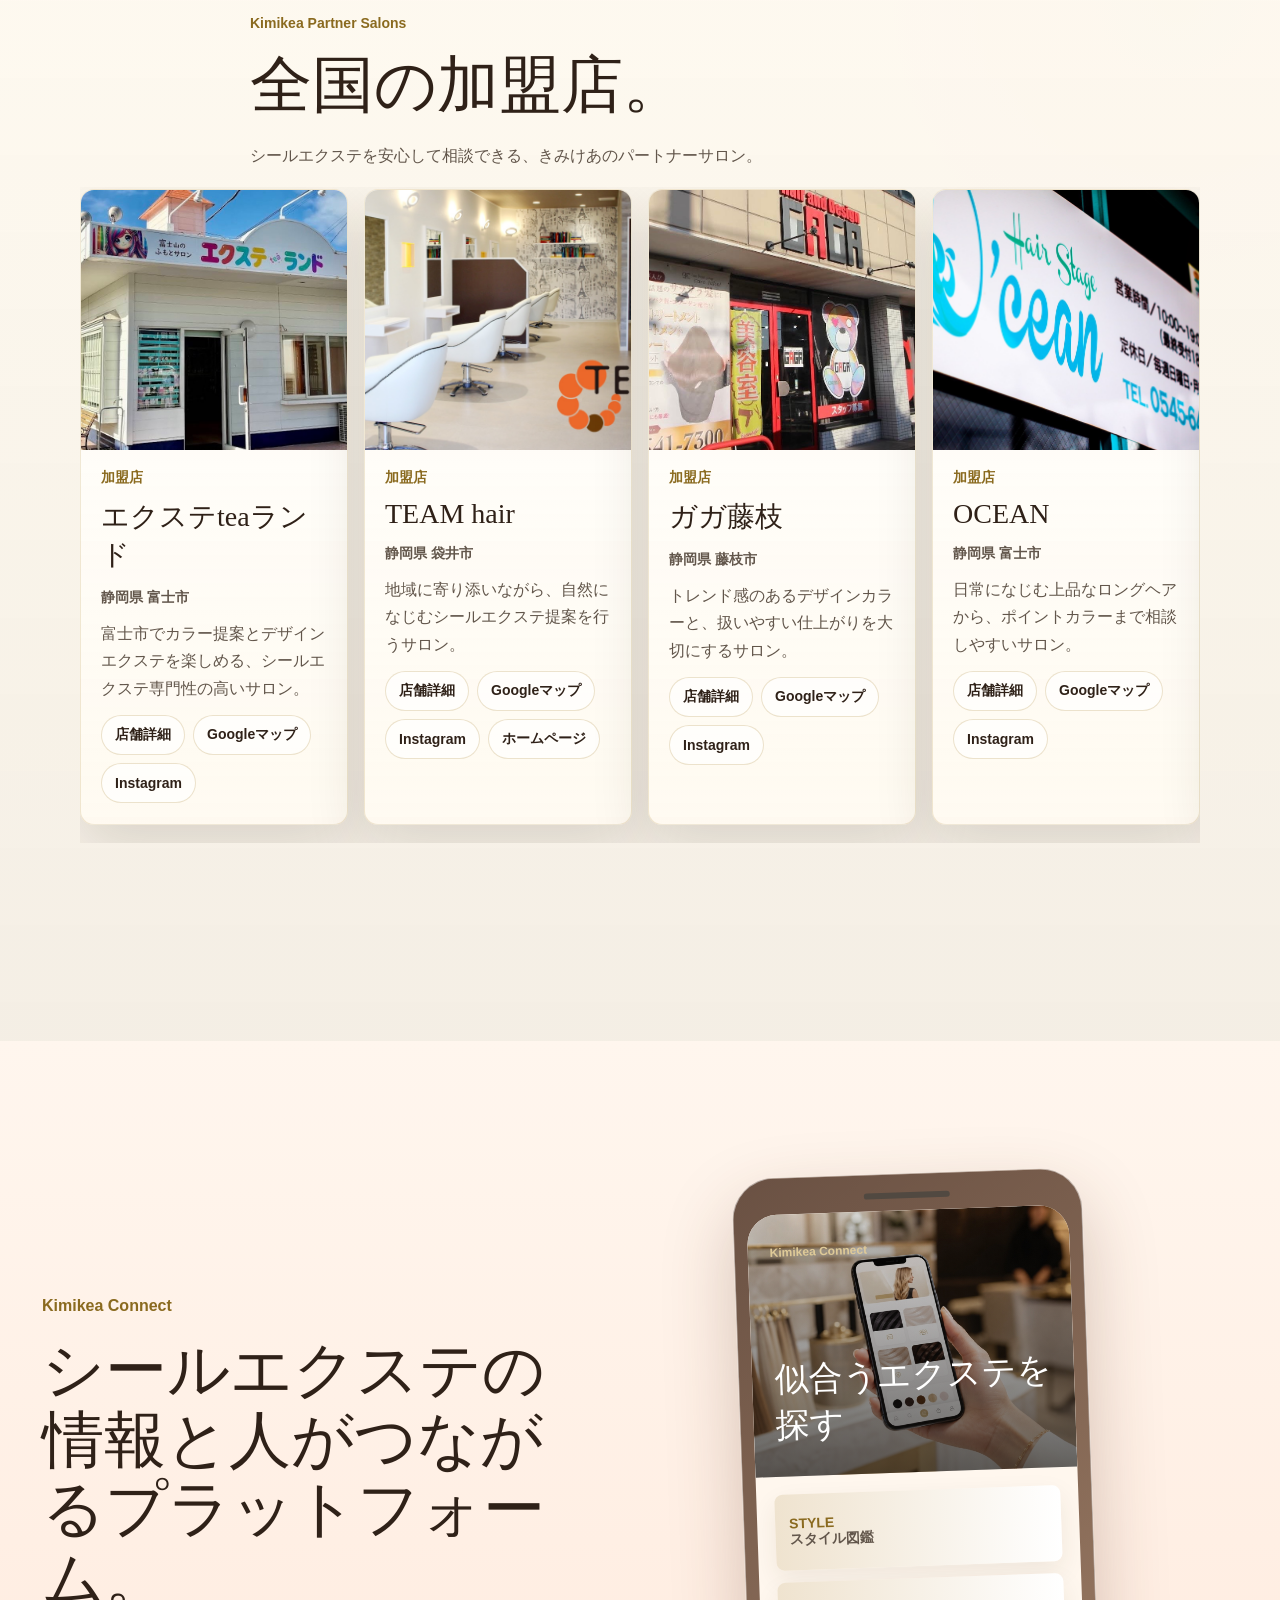
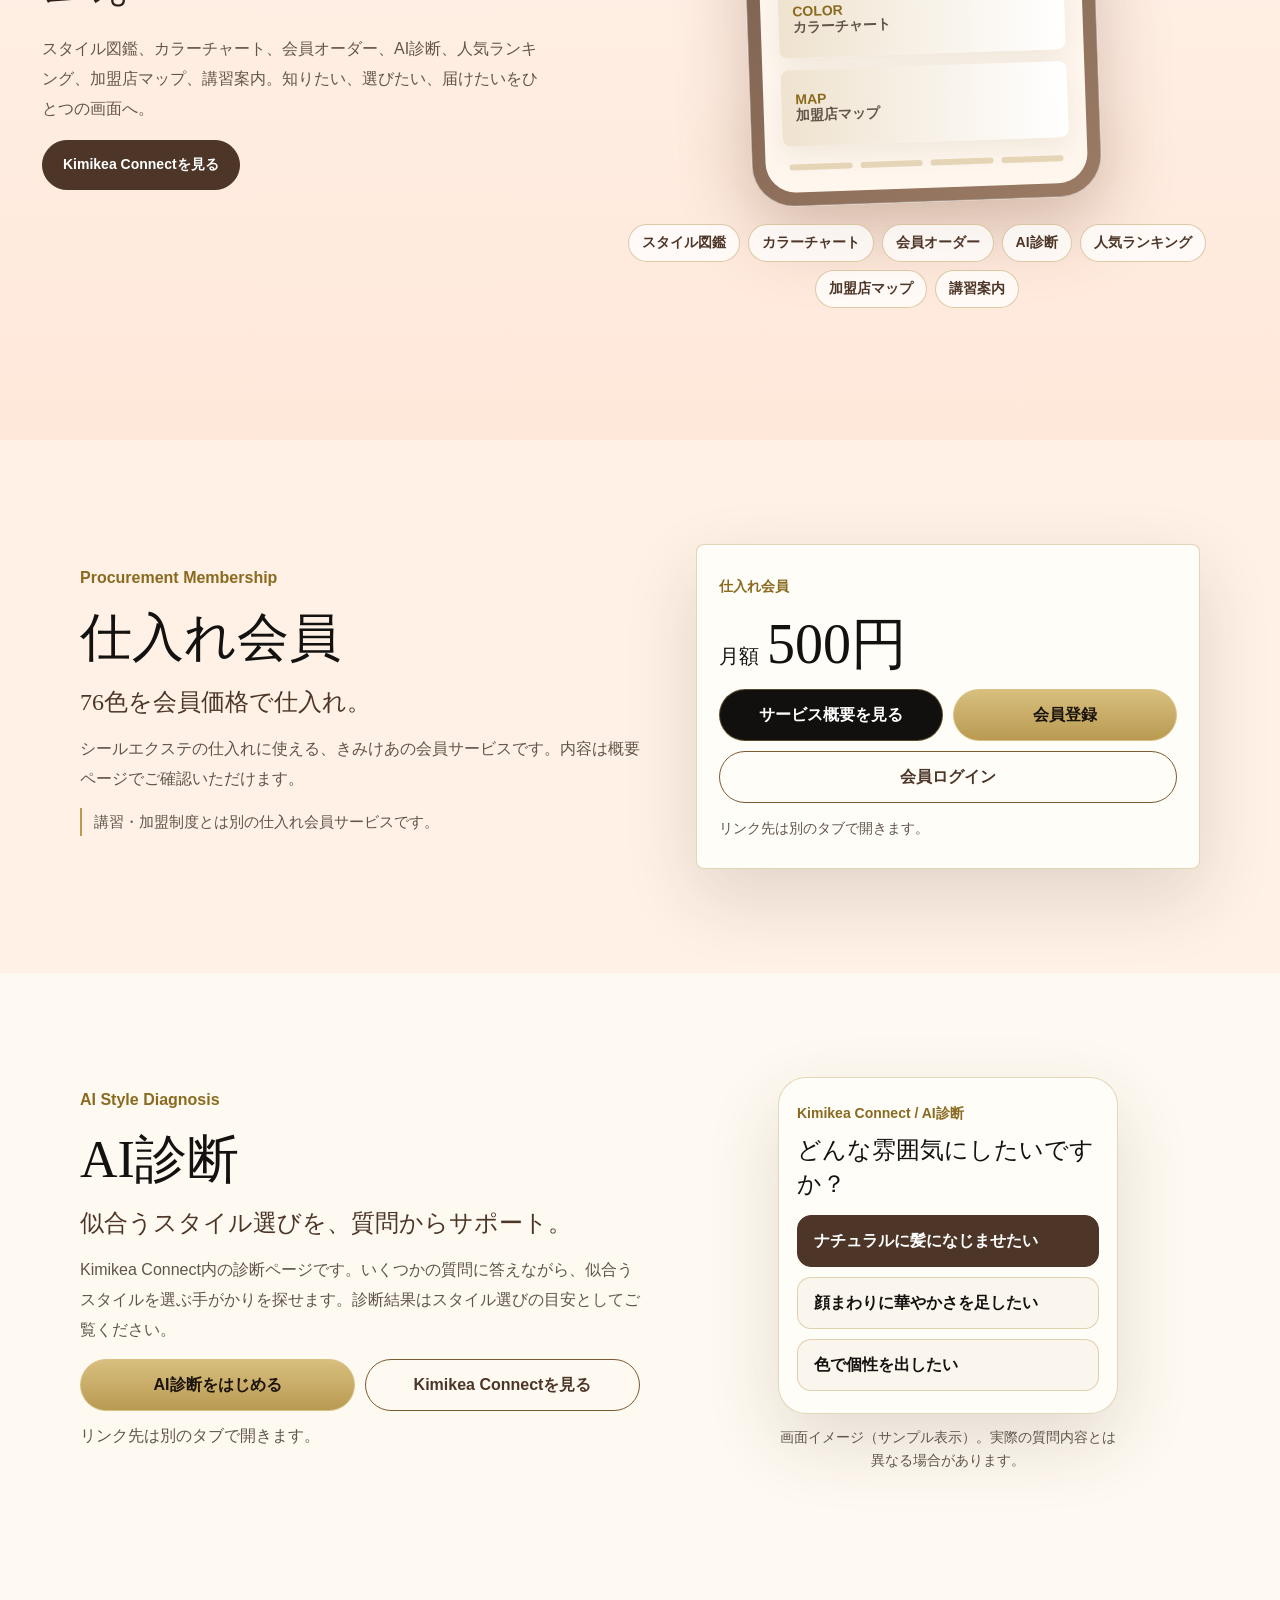
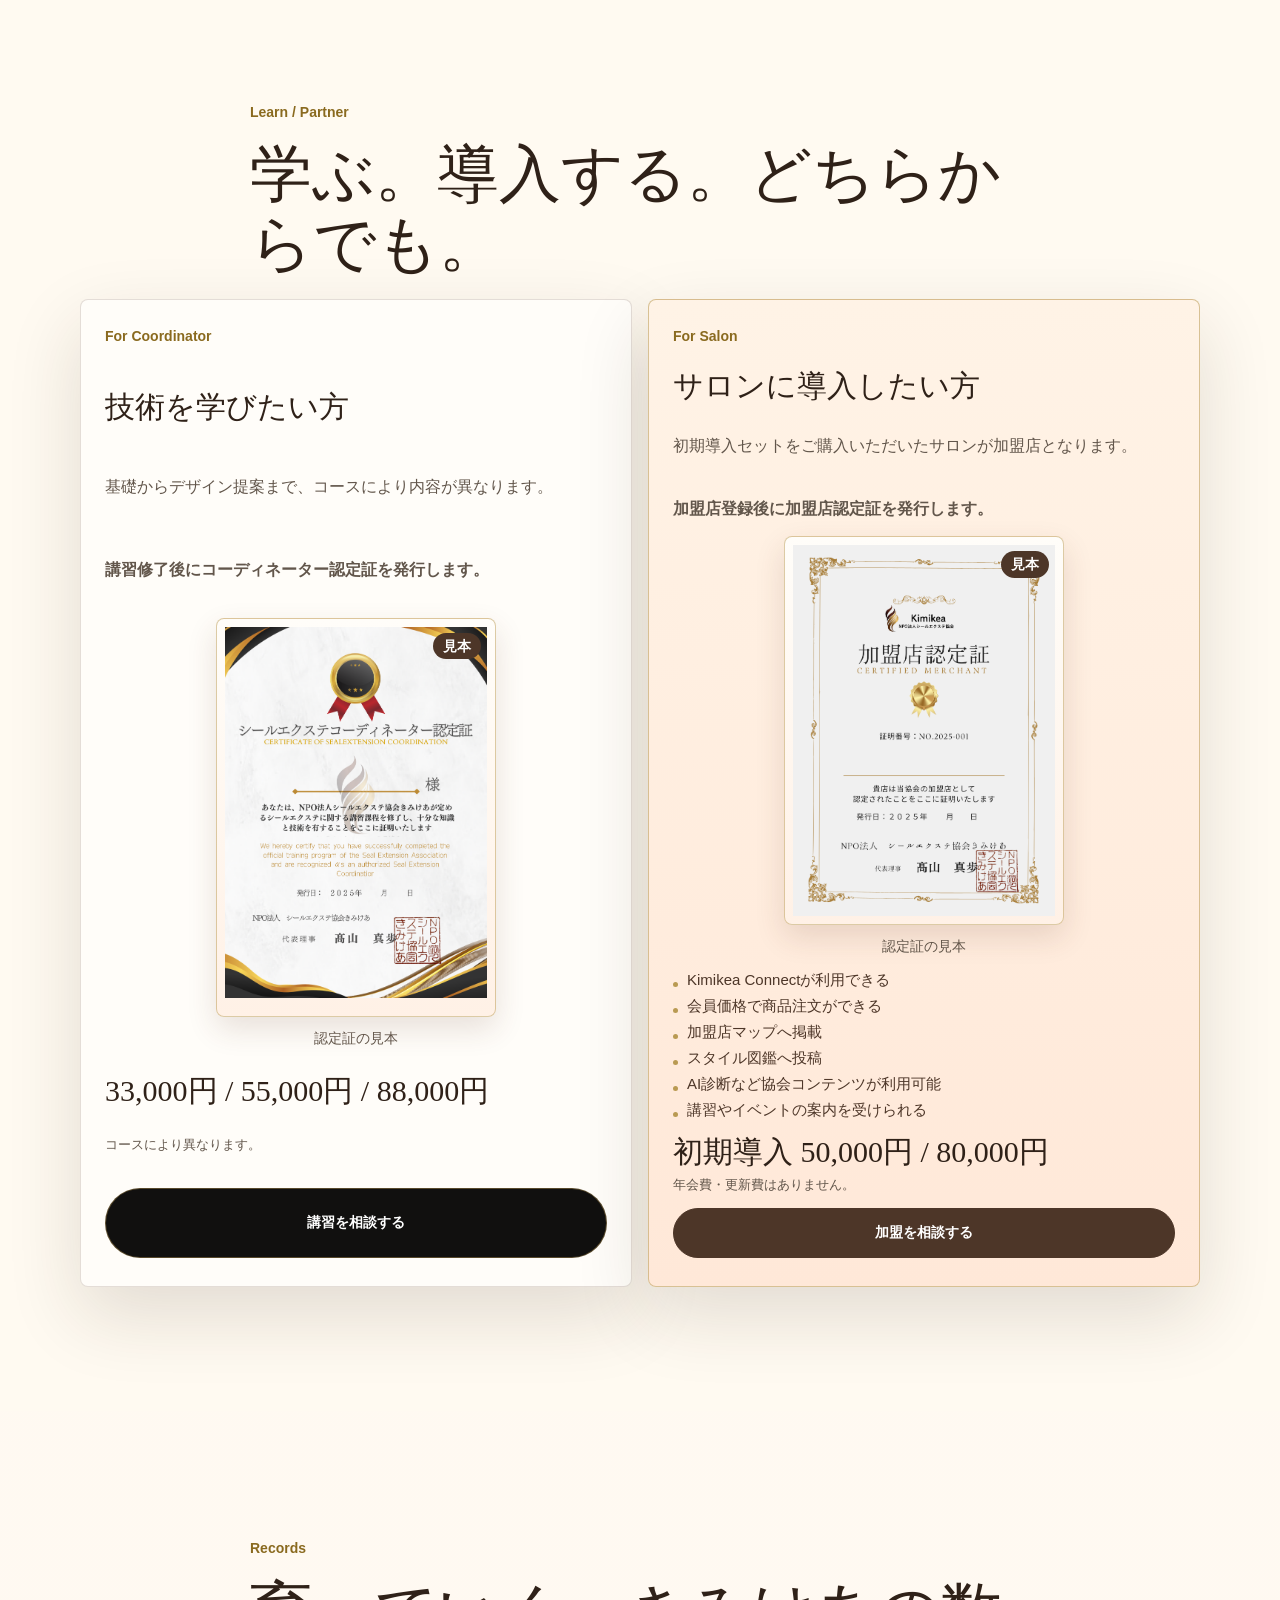
==== commit 4e7d3456: "Show coordinator and salon certificate samples in review" ====
--- a/docs/review-20261126.html
+++ b/docs/review-20261126.html
@@ -24,7 +24,7 @@
   <meta property="og:image" content="https://boss-team1129.github.io/kimikea-official-site/assets/hero-main.jpg">
   <meta name="twitter:card" content="summary_large_image">
   <link rel="preload" as="image" href="./assets/hero-main.jpg" fetchpriority="high">
-  <link rel="stylesheet" href="./style-review-20261126.css?v=20261126-purpose-light-1">
+  <link rel="stylesheet" href="./style-review-20261126.css?v=20261126-certificate-1">
   <script type="application/ld+json">
   {
     "@context": "https://schema.org",
@@ -374,6 +374,14 @@
           <span>For Coordinator</span>
           <h3>技術を学びたい方</h3>
           <p>基礎からデザイン提案まで、コースにより内容が異なります。</p>
+          <p class="certificate-lead">講習修了後にコーディネーター認定証を発行します。</p>
+          <figure class="certificate-figure">
+            <a class="certificate-link" href="./assets/coordinator-certificate.png" target="_blank" rel="noopener noreferrer" aria-label="コーディネーター認定証の見本を原寸で開く（新しいタブで開きます）">
+              <span class="certificate-badge" aria-hidden="true">見本</span>
+              <img src="./assets/coordinator-certificate.png" alt="コーディネーター認定証の見本" width="1414" height="2000" loading="lazy">
+            </a>
+            <figcaption>認定証の見本</figcaption>
+          </figure>
           <strong>33,000円 / 55,000円 / 88,000円</strong>
           <small>コースにより異なります。</small>
           <a class="button button-dark" href="#contact">講習を相談する</a>
@@ -382,6 +390,14 @@
           <span>For Salon</span>
           <h3>サロンに導入したい方</h3>
           <p>初期導入セットをご購入いただいたサロンが加盟店となります。</p>
+          <p class="certificate-lead">加盟店登録後に加盟店認定証を発行します。</p>
+          <figure class="certificate-figure">
+            <a class="certificate-link" href="./assets/salon-certificate.png" target="_blank" rel="noopener noreferrer" aria-label="加盟店認定証の見本を原寸で開く（新しいタブで開きます）">
+              <span class="certificate-badge" aria-hidden="true">見本</span>
+              <img src="./assets/salon-certificate.png" alt="加盟店認定証の見本" width="1414" height="2000" loading="lazy">
+            </a>
+            <figcaption>認定証の見本</figcaption>
+          </figure>
           <ul class="choice-points">
             <li>Kimikea Connectが利用できる</li>
             <li>会員価格で商品注文ができる</li>
--- a/docs/style-review-20261126.css
+++ b/docs/style-review-20261126.css
@@ -1684,6 +1684,15 @@
 .is-menu-open .site-nav a:focus-visible,.is-menu-open .menu-toggle:focus-visible{outline-color:#8a6a1f}
 }
 
+/* Certificate samples */
+.certificate-lead{margin:4px 0 0;color:var(--brown);font-size:16px;font-weight:800;line-height:1.7}
+.certificate-figure{display:grid;gap:10px;justify-items:center;min-width:0;margin:0}
+.certificate-link{position:relative;display:block;width:100%;min-width:0;max-width:280px;margin:0 auto;padding:8px;border:1px solid rgba(185,154,82,.5);border-radius:var(--radius);background:linear-gradient(180deg,#fffdf9,#fff1e6);box-shadow:0 12px 30px rgba(90,52,32,.14);transition:transform .28s ease,box-shadow .28s ease}
+.certificate-link:hover{transform:translateY(-2px);box-shadow:0 16px 36px rgba(90,52,32,.2)}
+.certificate-link img{width:100%;max-width:280px;min-width:0;height:auto;aspect-ratio:1414/2000;object-fit:contain;background:#fff}
+.certificate-link .certificate-badge{position:absolute;top:14px;right:14px;z-index:1;padding:2px 10px;border-radius:999px;background:var(--brown);color:#fff;font-size:14px;font-weight:800;line-height:1.6}
+.certificate-figure figcaption{color:var(--muted);font-size:14px;line-height:1.6;text-align:center}
+
 @media (prefers-reduced-motion: reduce) {
   *,
   *::before,
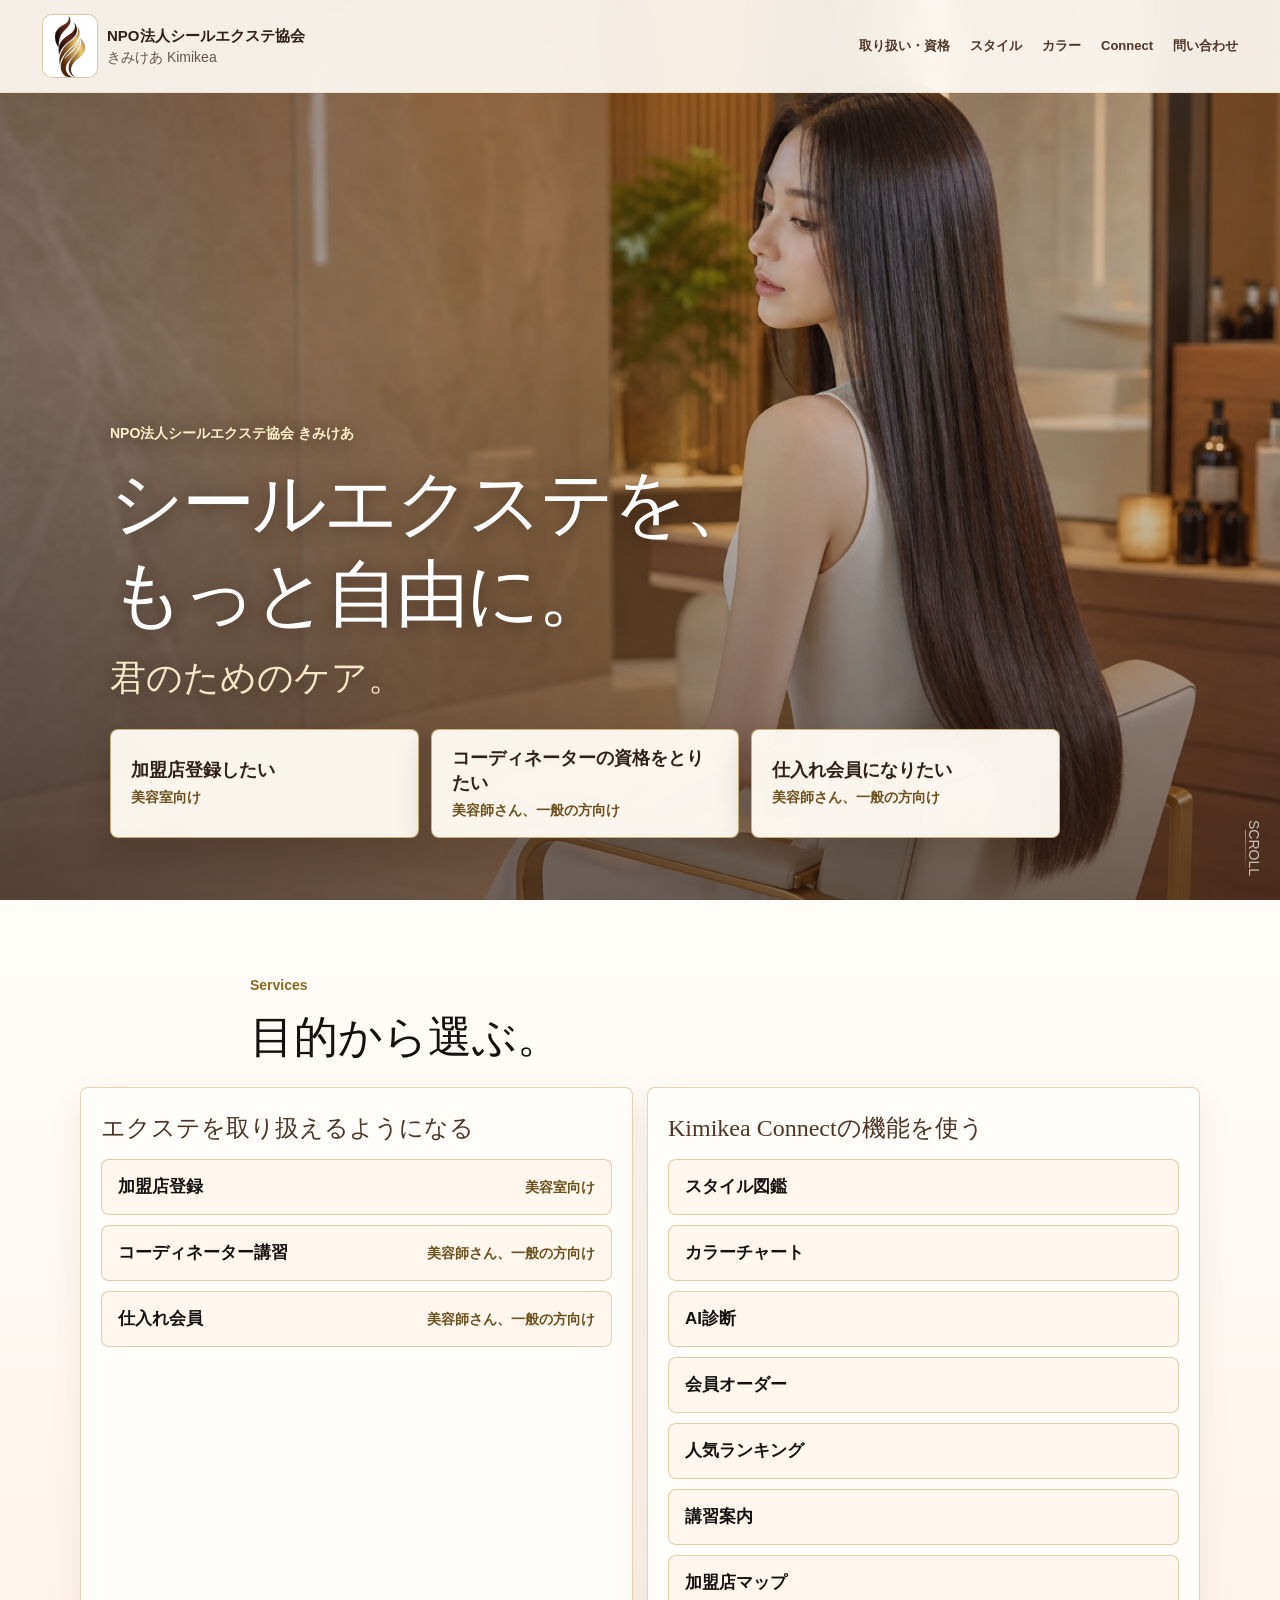
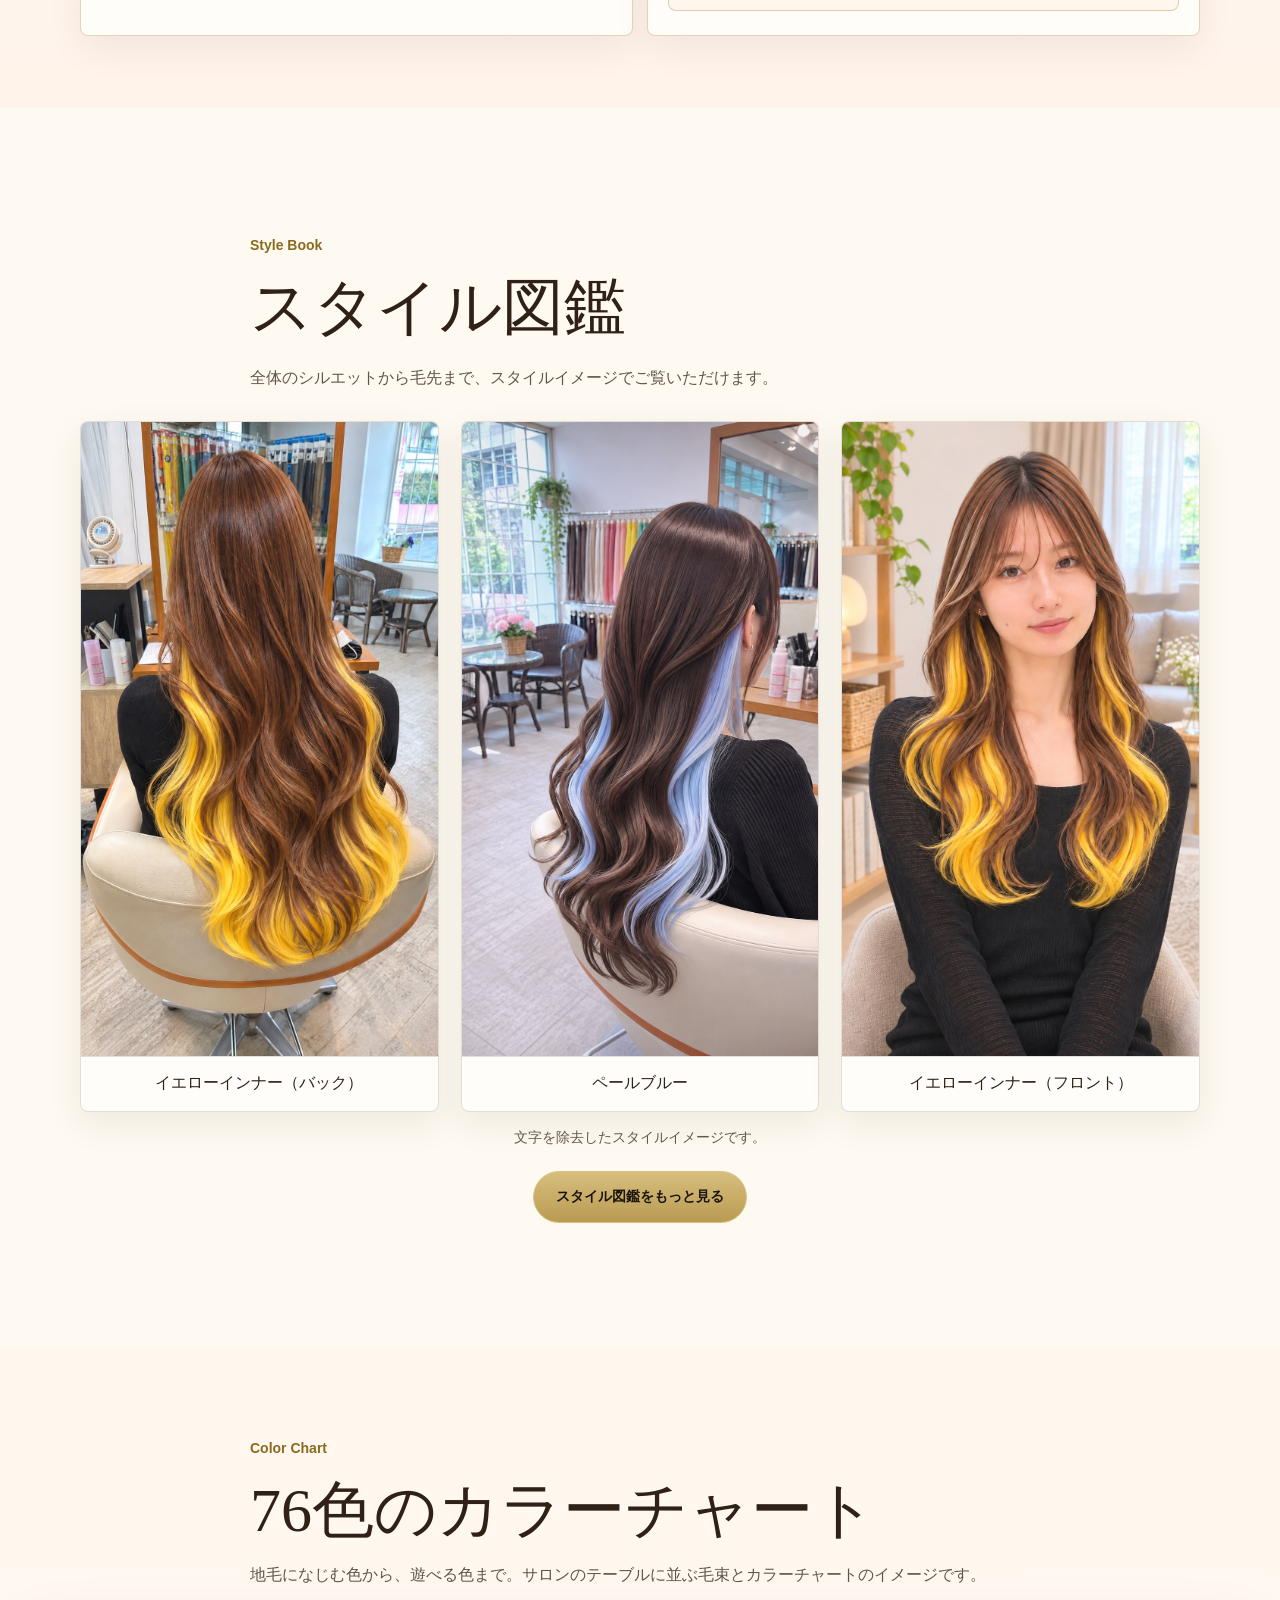
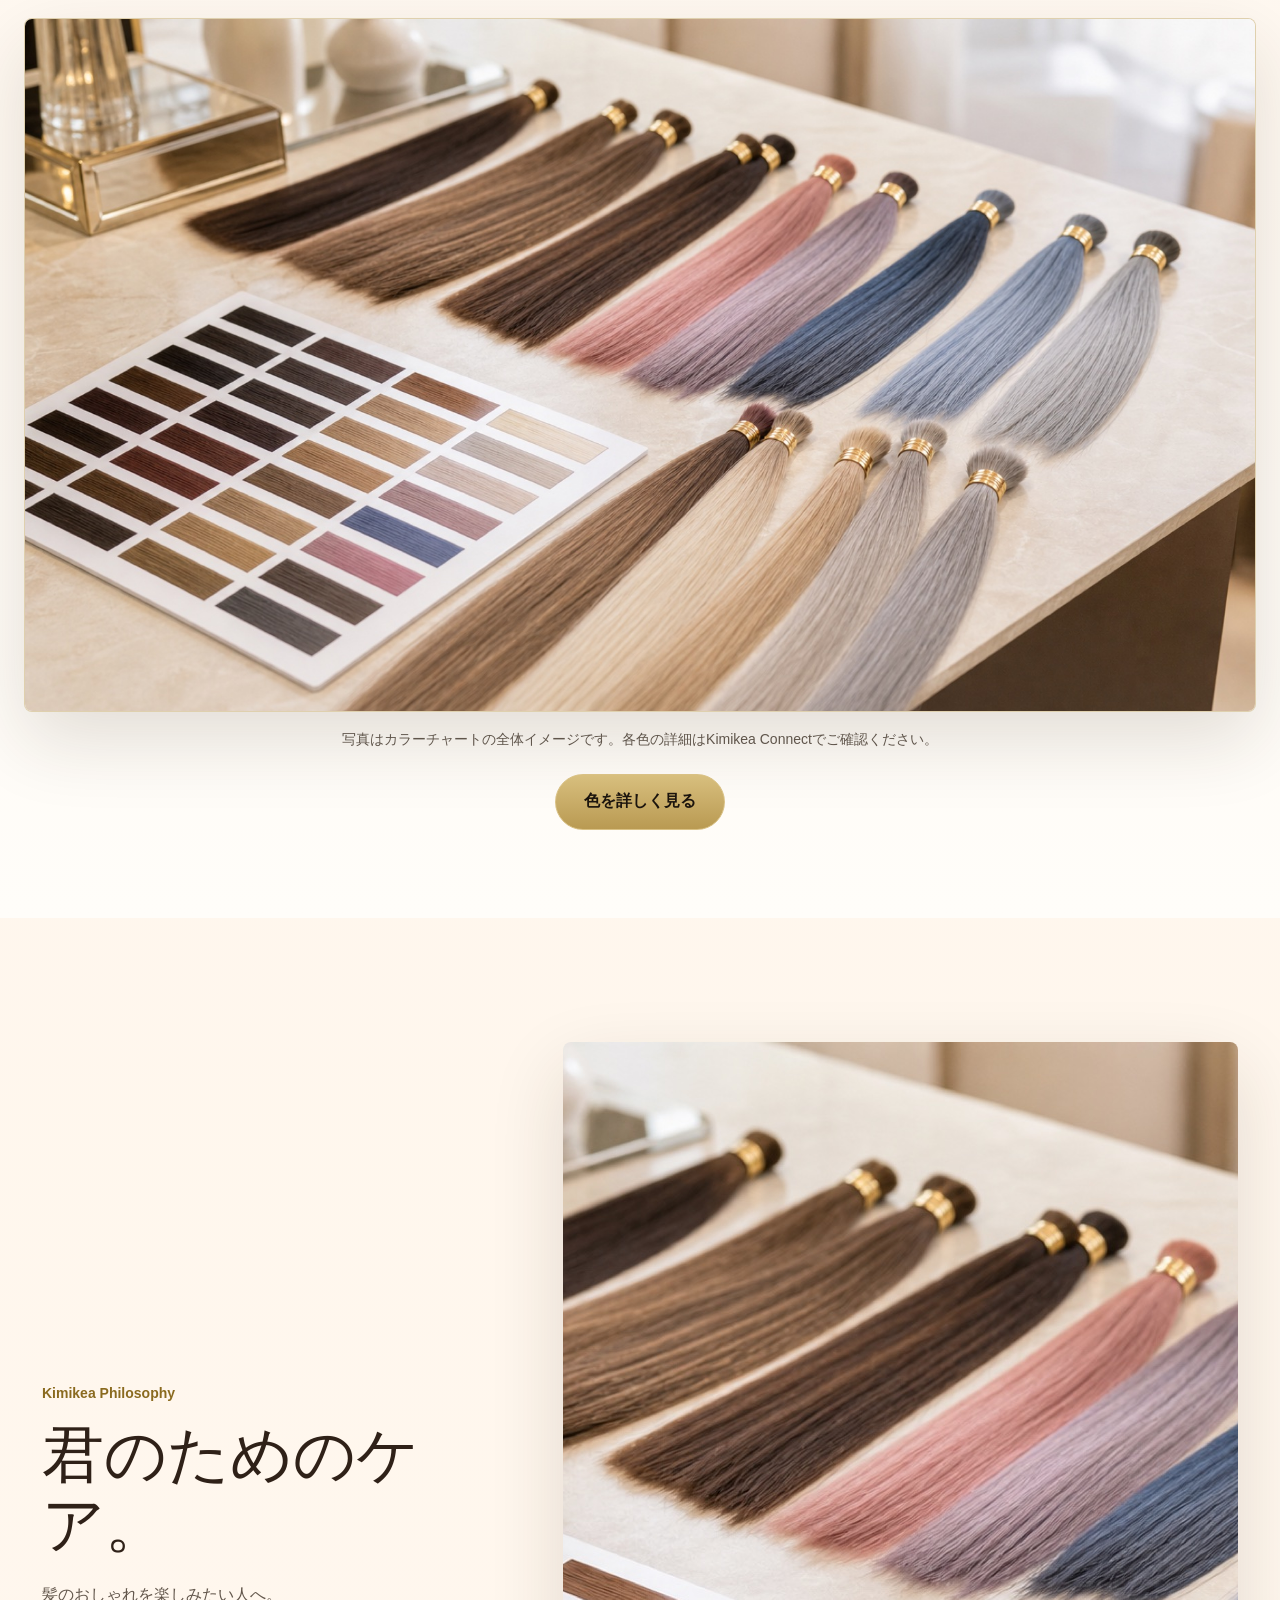
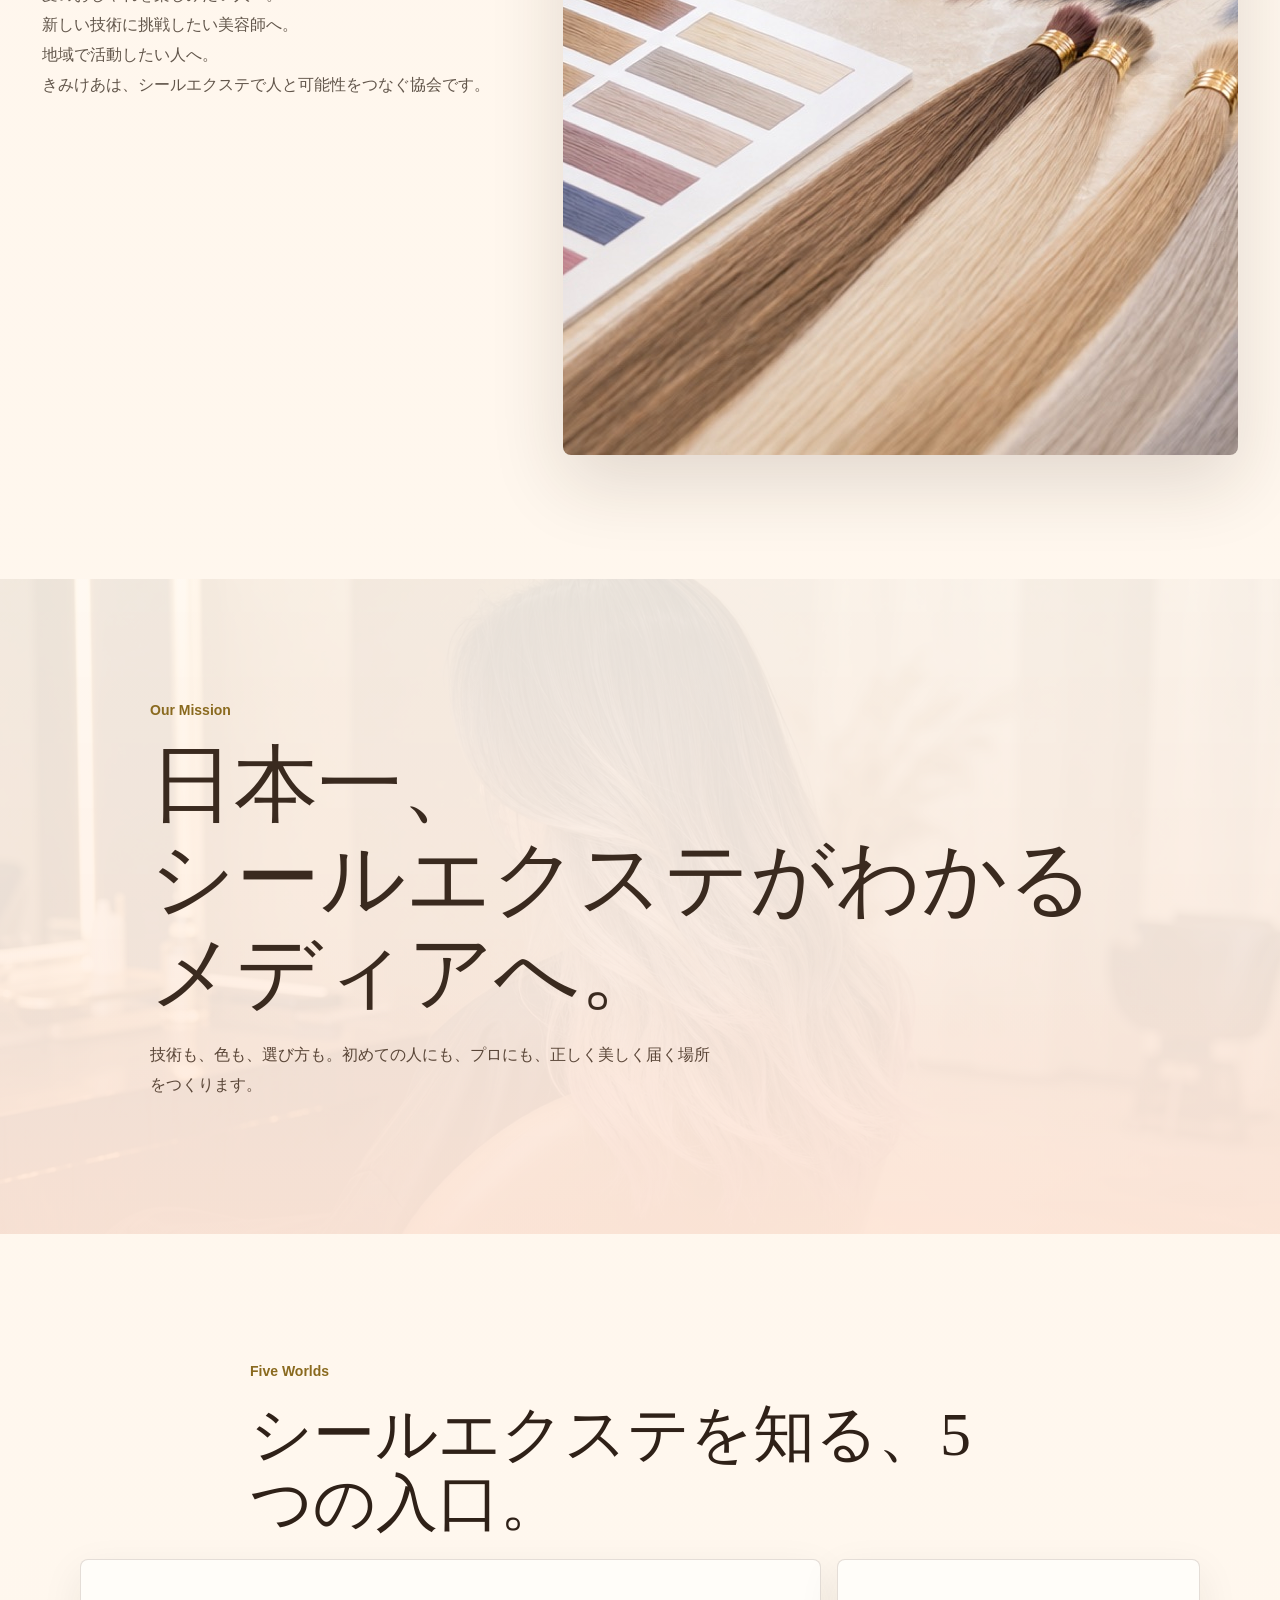
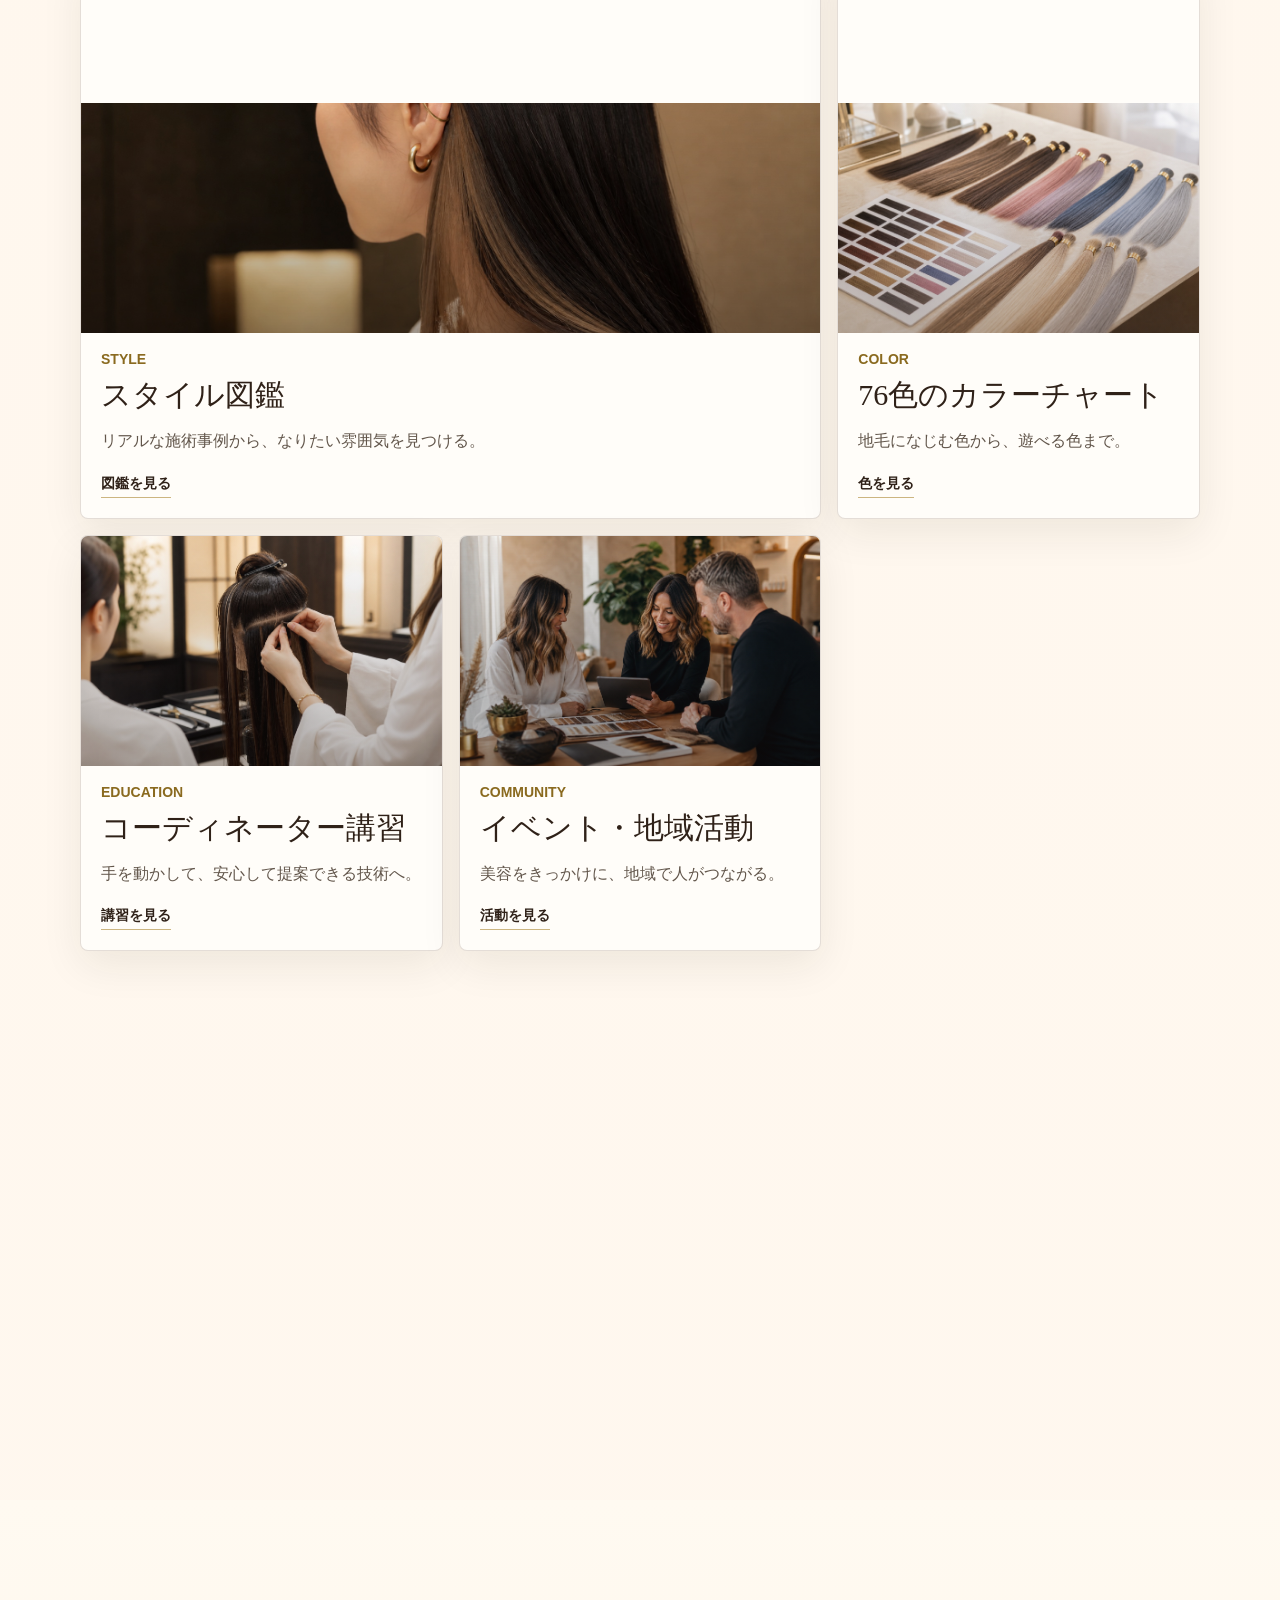
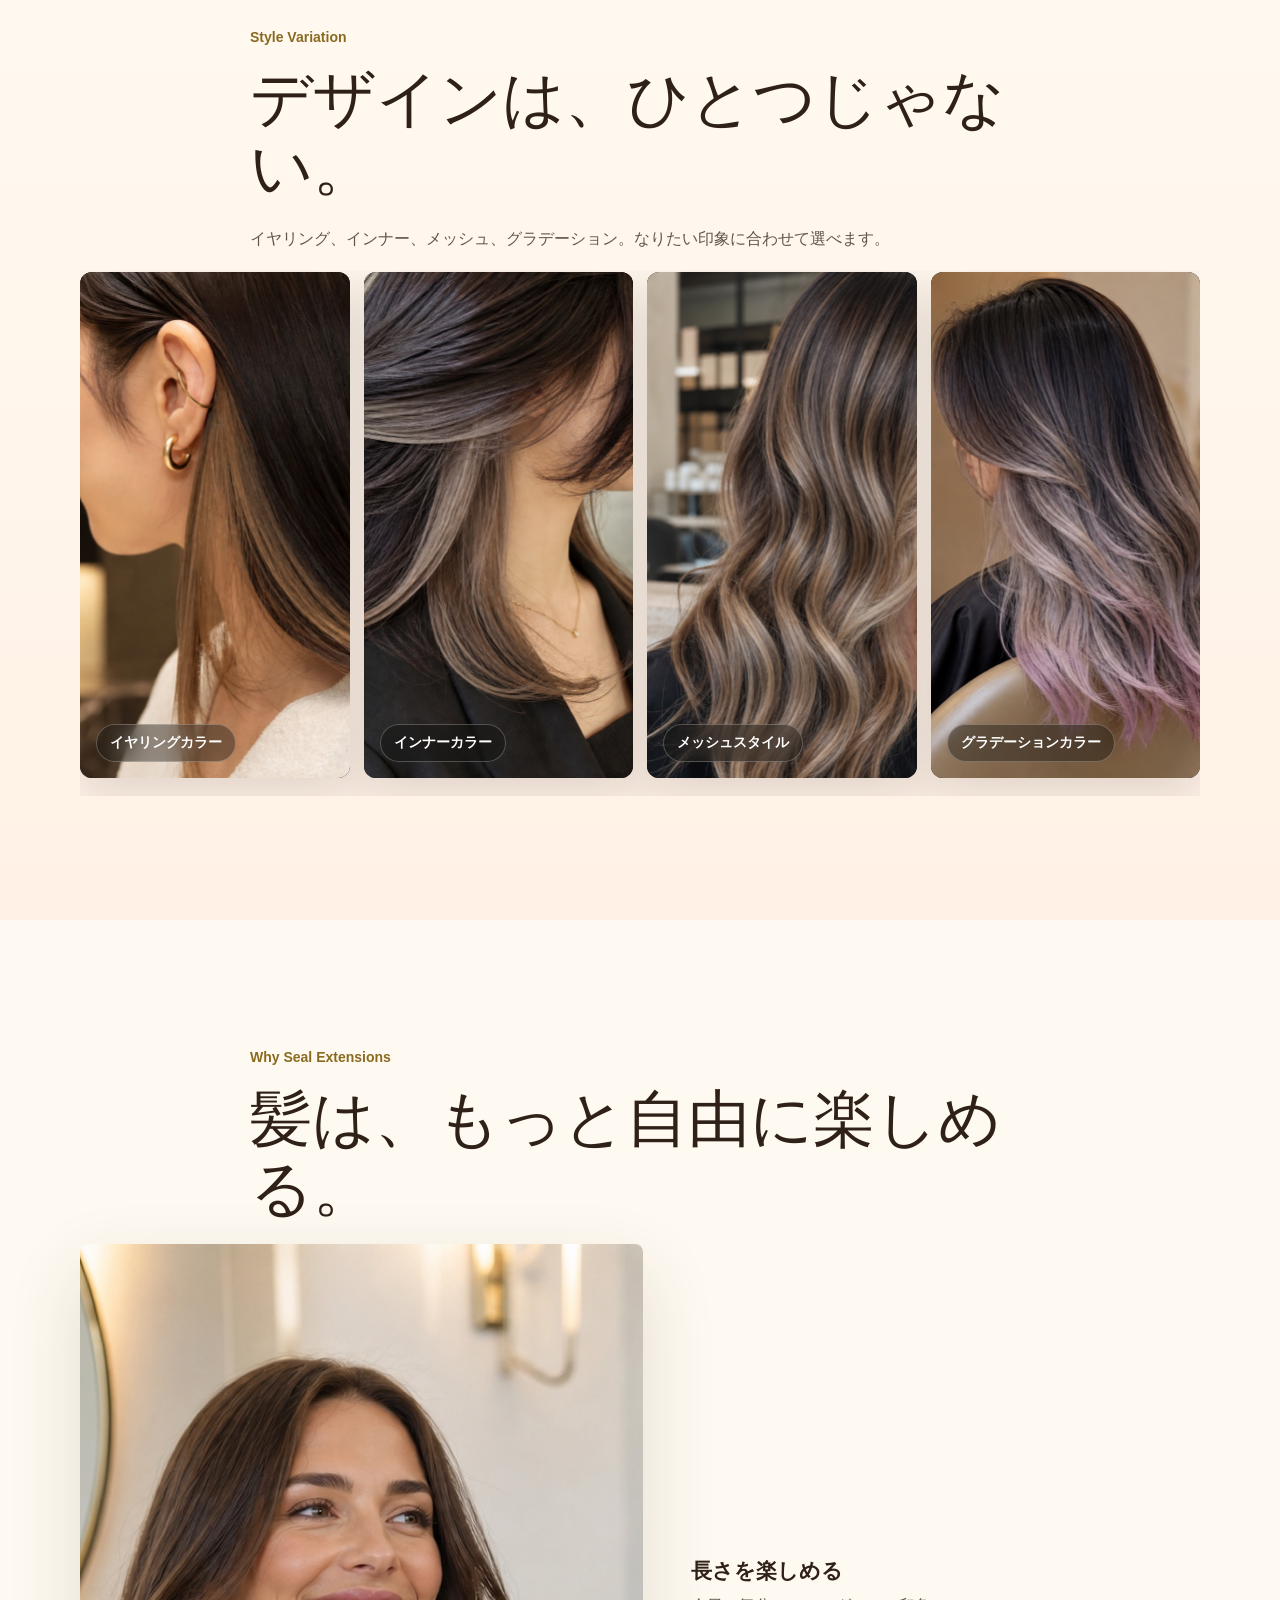
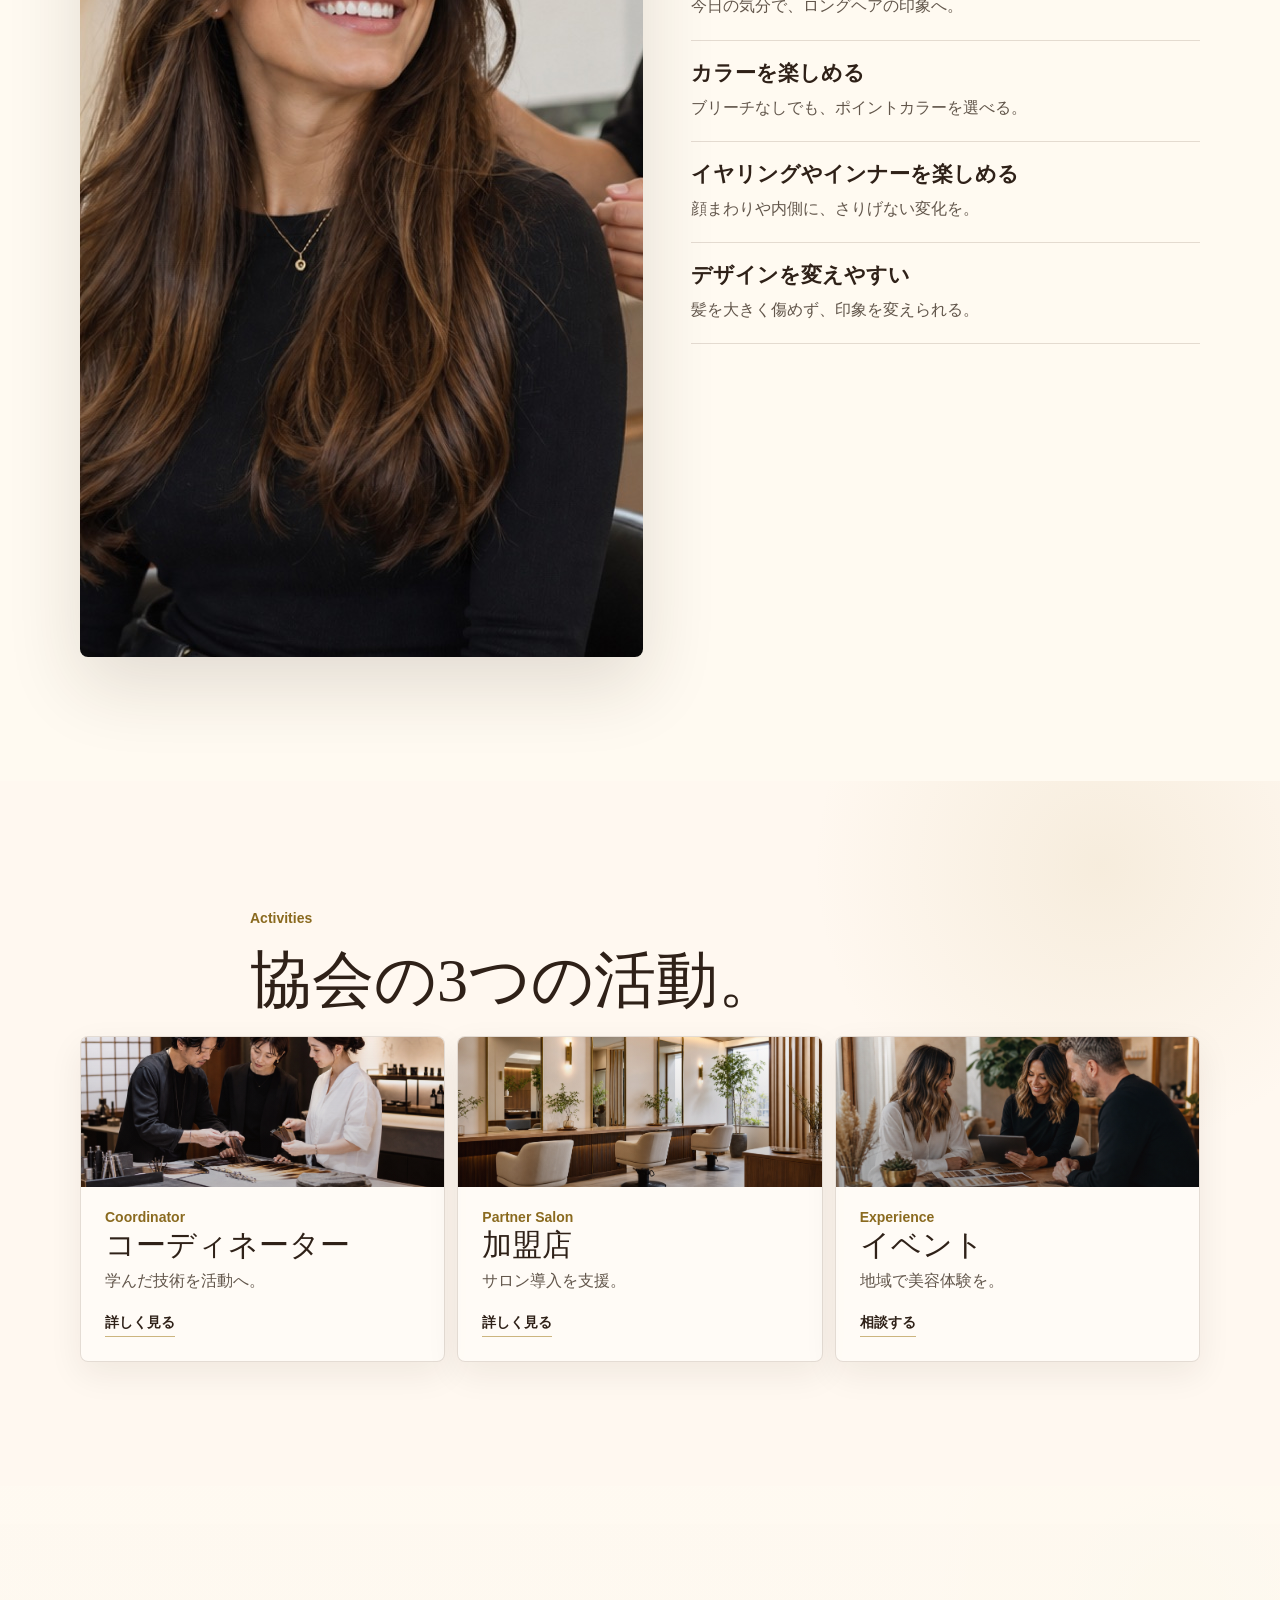
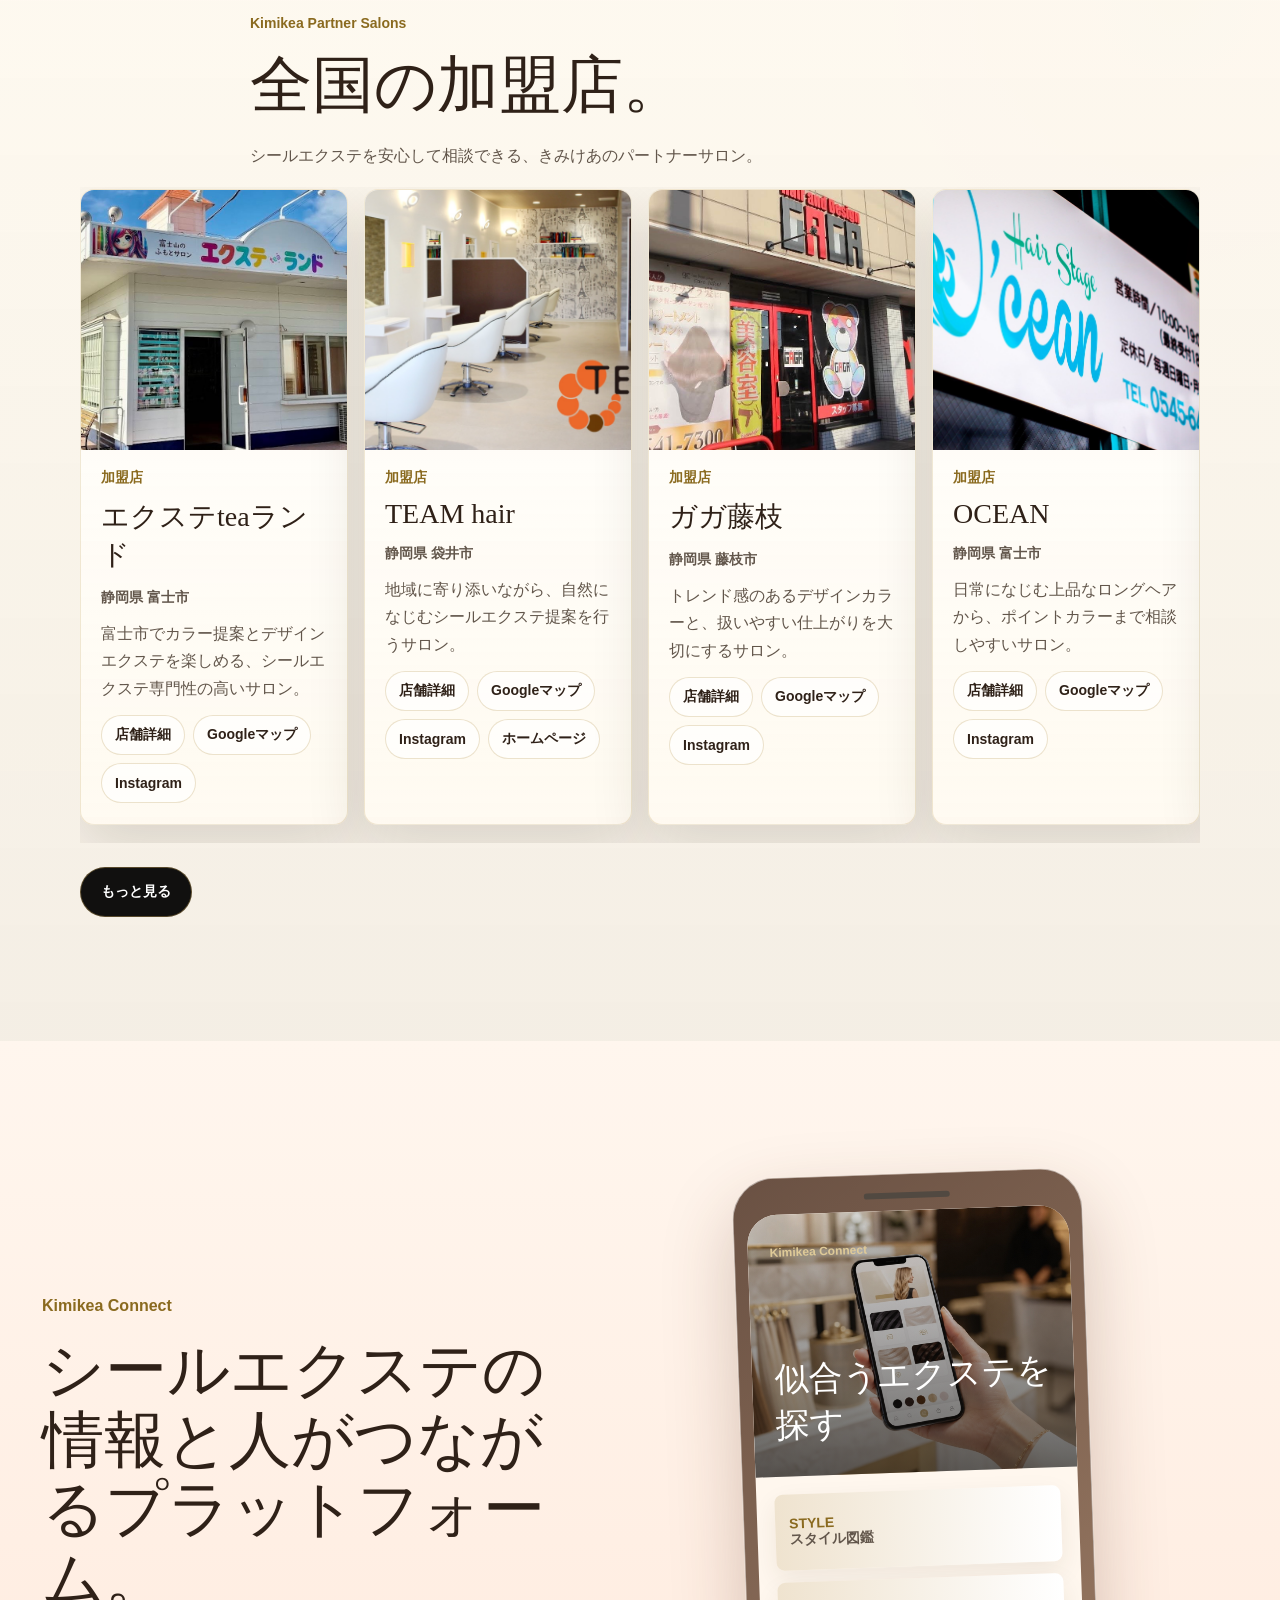
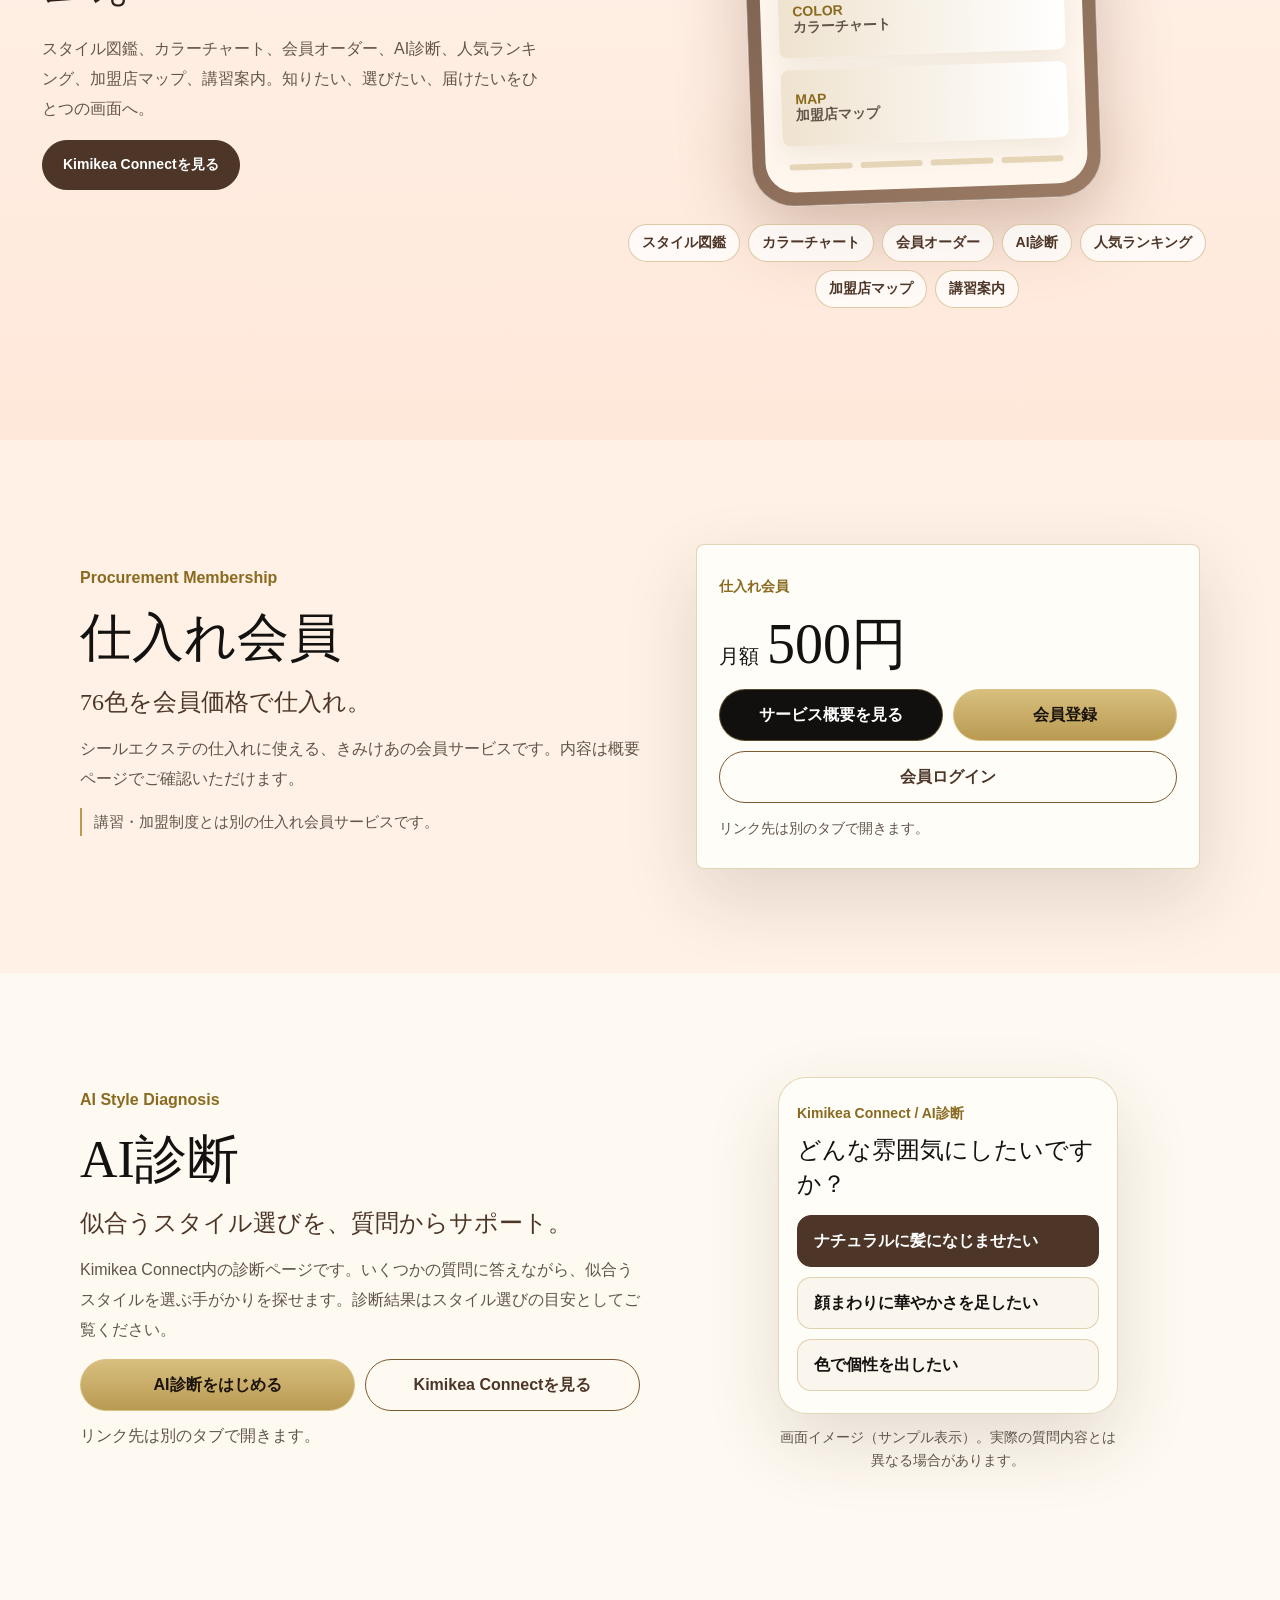
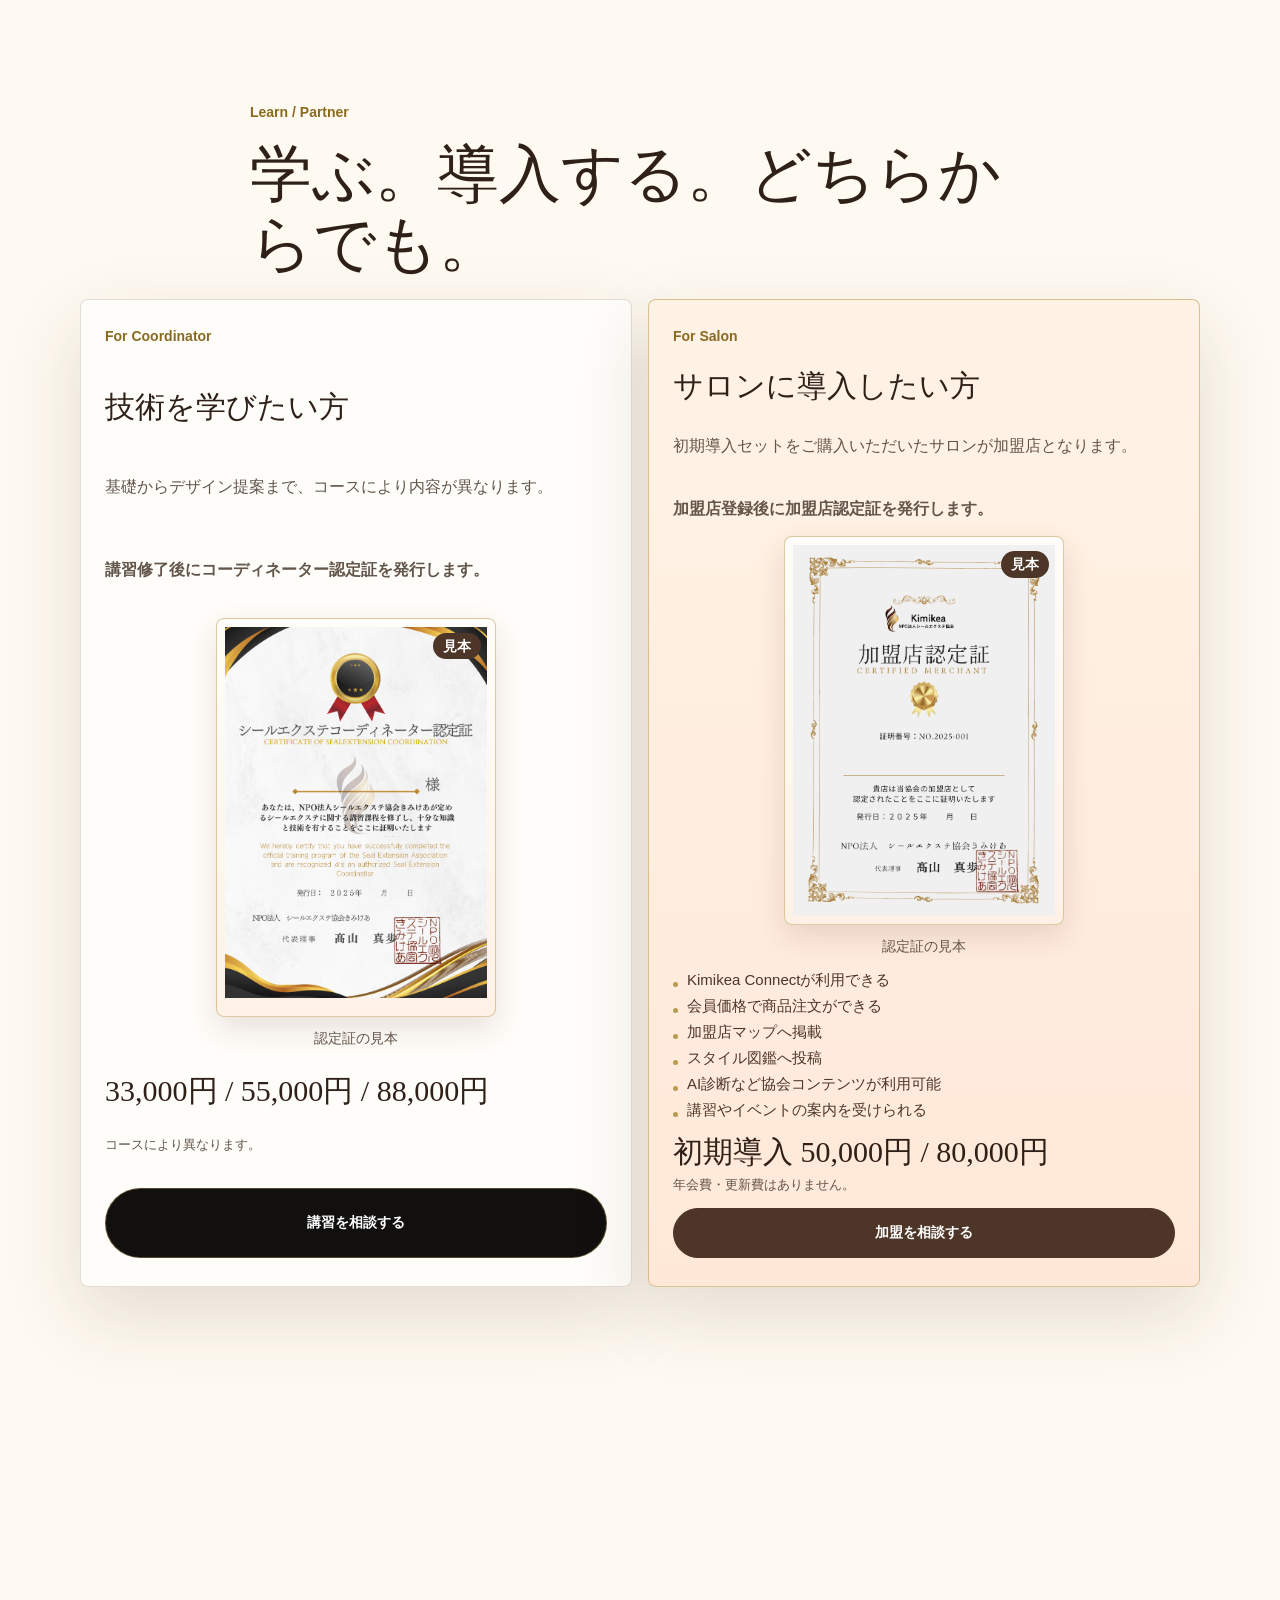
==== commit 78f50578: "Publish approved Kimikea homepage with audience labels and SEO metadata" ====
--- a/docs/review-20261126.html
+++ b/docs/review-20261126.html
@@ -7,9 +7,8 @@
   <meta name="theme-color" content="#f6f1e8">
   <meta name="color-scheme" content="light">
   <meta name="format-detection" content="telephone=no">
-  <title>NPO法人シールエクステ協会きみけあ | 日本一シールエクステがわかる公式サイト</title>
-  <meta name="description" content="NPO法人シールエクステ協会きみけあ公式サイト。シールエクステ講習、資格認定、加盟店支援、Kimikea Connect、カラーチャート、AI診断を通じて、シールエクステをもっと自由で安心できる美容文化にします。">
-  <meta name="keywords" content="シールエクステ,シールエクステ講習,シールエクステ協会,シールエクステ資格,シールエクステ加盟店,シールエクステ導入,シールエクステカラー,エクステ講習,エクステ導入,エクステ資格">
+  <title>NPO法人シールエクステ協会きみけあ｜シールエクステ講習・資格・加盟店・仕入れ</title>
+  <meta name="description" content="NPO法人シールエクステ協会きみけあ公式サイト。美容師さん・一般の方向けのシールエクステ講習・資格認定、美容室向け加盟店登録、月額500円の仕入れ会員、76色のカラーチャート、AI診断をご案内します。">
   <link rel="canonical" href="https://boss-team1129.github.io/kimikea-official-site/">
   <link rel="manifest" href="./manifest.webmanifest">
   <link rel="apple-touch-icon" sizes="180x180" href="./apple-touch-icon.png">
@@ -18,19 +17,29 @@
   <meta property="og:type" content="website">
   <meta property="og:locale" content="ja_JP">
   <meta property="og:site_name" content="NPO法人シールエクステ協会きみけあ">
-  <meta property="og:title" content="シールエクステを、もっと自由に。">
-  <meta property="og:description" content="日本一シールエクステがわかるメディアを目指す、NPO法人シールエクステ協会きみけあ公式サイト。">
+  <meta property="og:title" content="NPO法人シールエクステ協会きみけあ｜シールエクステ講習・資格・加盟店・仕入れ">
+  <meta property="og:description" content="NPO法人シールエクステ協会きみけあ公式サイト。美容師さん・一般の方向けのシールエクステ講習・資格認定、美容室向け加盟店登録、月額500円の仕入れ会員、76色のカラーチャート、AI診断をご案内します。">
   <meta property="og:url" content="https://boss-team1129.github.io/kimikea-official-site/">
   <meta property="og:image" content="https://boss-team1129.github.io/kimikea-official-site/assets/hero-main.jpg">
   <meta name="twitter:card" content="summary_large_image">
   <link rel="preload" as="image" href="./assets/hero-main.jpg" fetchpriority="high">
-  <link rel="stylesheet" href="./style-review-20261126.css?v=20261126-certificate-1">
+  <link rel="stylesheet" href="./style-review-20261126.css?v=20261126-public-1">
   <script type="application/ld+json">
   {
     "@context": "https://schema.org",
     "@type": "NGO",
-    "name": "NPO法人シールエクステ協会きみけあ",
-    "alternateName": "Kimikea",
+    "name": "NPO法人シールエクステ協会",
+    "alternateName": ["きみけあ", "Kimikea"],
+    "logo": "https://boss-team1129.github.io/kimikea-official-site/assets/association-logo.png",
+    "telephone": "0545-67-7721",
+    "address": {
+      "@type": "PostalAddress",
+      "postalCode": "416-0944",
+      "addressCountry": "JP",
+      "addressRegion": "静岡県",
+      "addressLocality": "富士市",
+      "streetAddress": "横割2丁目2-27"
+    },
     "url": "https://boss-team1129.github.io/kimikea-official-site/",
     "description": "シールエクステ講習、資格認定、加盟店支援、イベント、Kimikea Connectを行うNPO法人。",
     "areaServed": "JP",
@@ -41,13 +50,10 @@
   <script type="application/ld+json">
   {
     "@context": "https://schema.org",
-    "@type": "FAQPage",
-    "mainEntity": [
-      {"@type":"Question","name":"シールエクステとは何ですか？","acceptedAnswer":{"@type":"Answer","text":"シール状の接着部分で地毛に毛束を装着するエクステです。自然になじみやすく、色や長さを短時間で楽しめます。"}},
-      {"@type":"Question","name":"シールエクステ講習は未経験でも受けられますか？","acceptedAnswer":{"@type":"Answer","text":"はい。きみけあでは未経験者にもわかりやすい基礎講習から、実践型のコースまで用意しています。"}},
-      {"@type":"Question","name":"加盟店になると何ができますか？","acceptedAnswer":{"@type":"Answer","text":"Kimikea Connect、会員価格の商品注文、加盟店マップ掲載、スタイル図鑑投稿、AI診断などの協会コンテンツ、講習やイベント案内を活用できます。"}},
-      {"@type":"Question","name":"Kimikea Connectとは何ですか？","acceptedAnswer":{"@type":"Answer","text":"スタイル図鑑、カラーチャート、AI診断、会員注文、人気ランキング、加盟店マップ、講習案内をまとめた協会専用アプリです。"}}
-    ]
+    "@type": "WebSite",
+    "name": "NPO法人シールエクステ協会きみけあ",
+    "url": "https://boss-team1129.github.io/kimikea-official-site/",
+    "inLanguage": "ja"
   }
   </script>
   <script src="./site.js?v=20260729-real-shop-images-1" defer></script>
@@ -80,8 +86,8 @@
         <p class='hero-lead'>君のためのケア。</p>
         <div class='hero-actions'>
           <a class='hero-choice' href='#salon-registration'><strong>加盟店登録したい</strong><small>美容室向け</small></a>
-          <a class='hero-choice' href='#coordinator-course'><strong>コーディネーターの資格をとりたい</strong><small>誰でも</small></a>
-          <a class='hero-choice' href='#membership'><strong>仕入れ会員になりたい</strong><small>誰でも</small></a>
+          <a class='hero-choice' href='#coordinator-course'><strong>コーディネーターの資格をとりたい</strong><small>美容師さん、一般の方向け</small></a>
+          <a class='hero-choice' href='#membership'><strong>仕入れ会員になりたい</strong><small>美容師さん、一般の方向け</small></a>
         </div>
       </div>
       <a class="scroll-cue" href="#brand-message" aria-label="次のセクションへ">SCROLL</a>
@@ -94,8 +100,8 @@
           <h3 id='hub-panel-handle'>エクステを取り扱えるようになる</h3>
           <ul class='hub-list'>
             <li><a class='hub-link' href='#salon-registration'><strong>加盟店登録</strong><small>美容室向け</small></a></li>
-            <li><a class='hub-link' href='#coordinator-course'><strong>コーディネーター講習</strong><small>誰でも</small></a></li>
-            <li><a class='hub-link' href='#membership'><strong>仕入れ会員</strong><small>誰でも</small></a></li>
+            <li><a class='hub-link' href='#coordinator-course'><strong>コーディネーター講習</strong><small>美容師さん、一般の方向け</small></a></li>
+            <li><a class='hub-link' href='#membership'><strong>仕入れ会員</strong><small>美容師さん、一般の方向け</small></a></li>
           </ul>
         </div>
         <div class='hub-panel' role='group' aria-labelledby='hub-panel-connect'>
